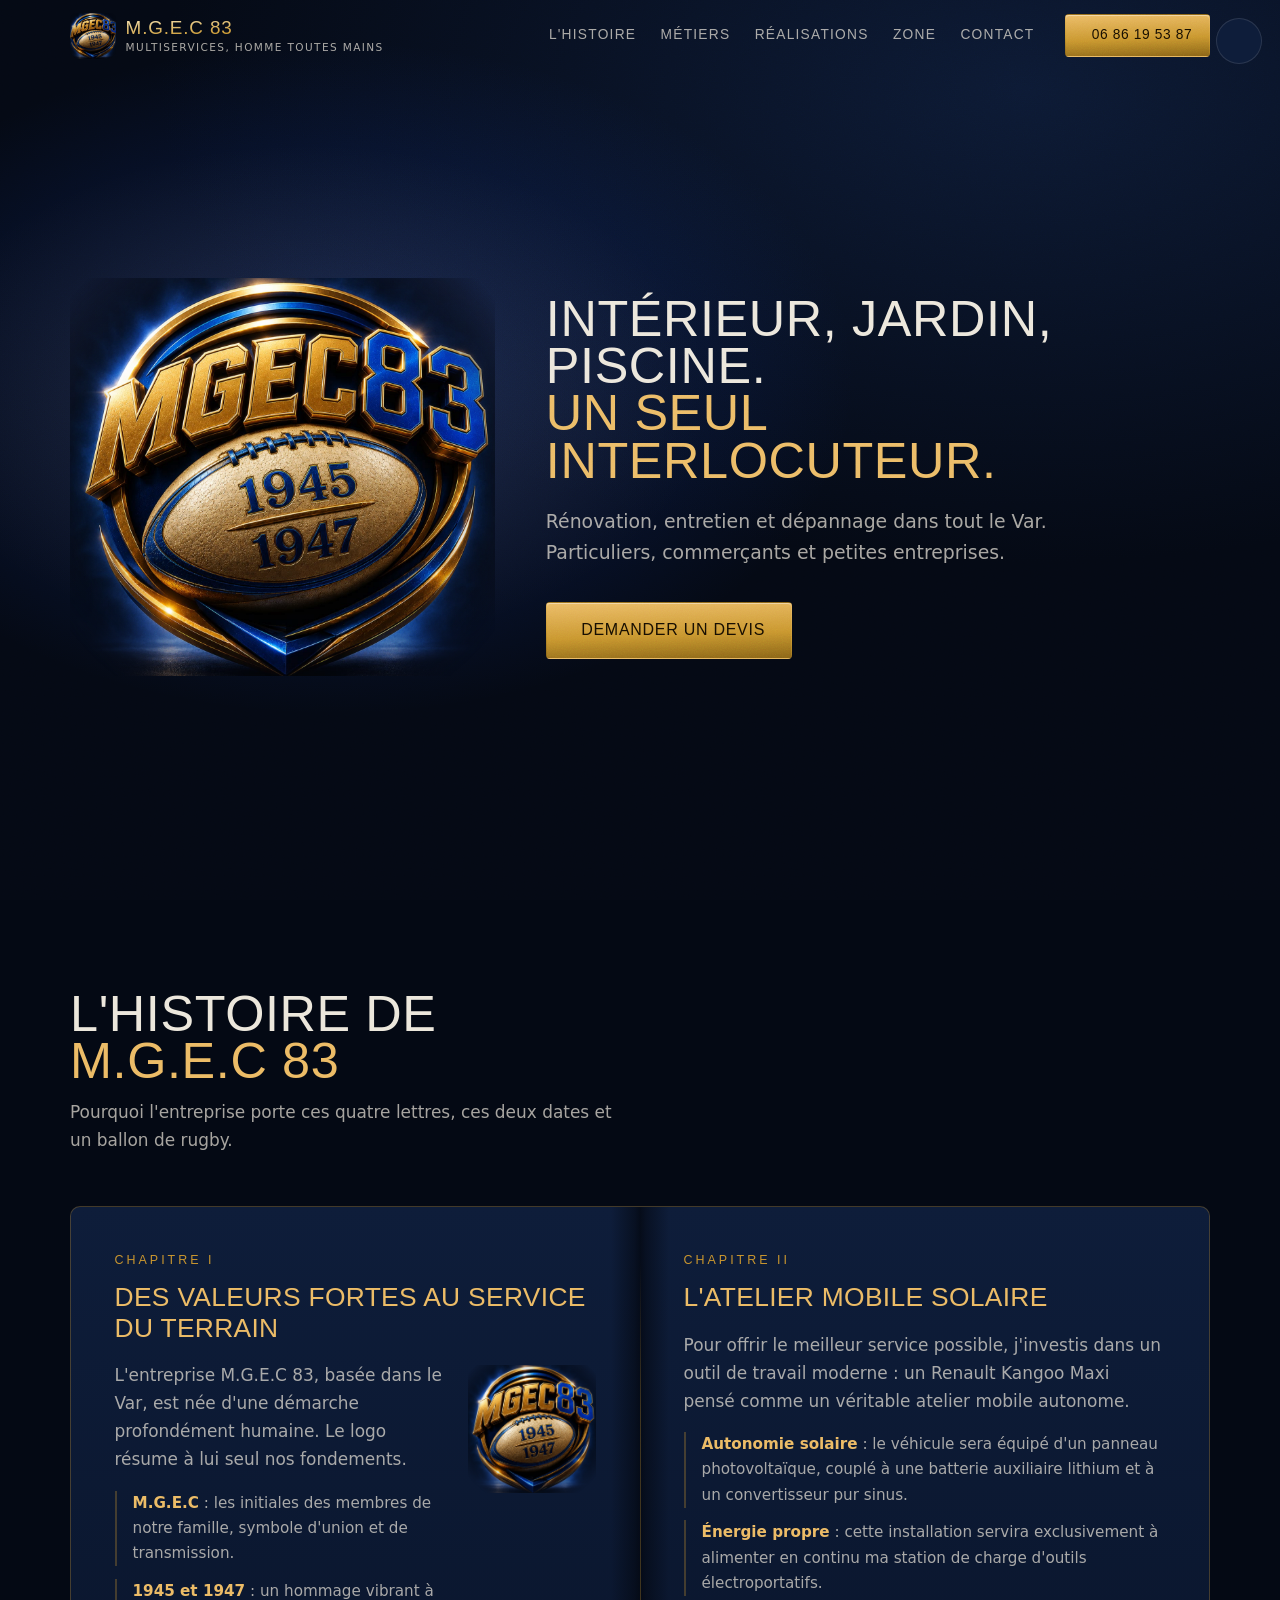
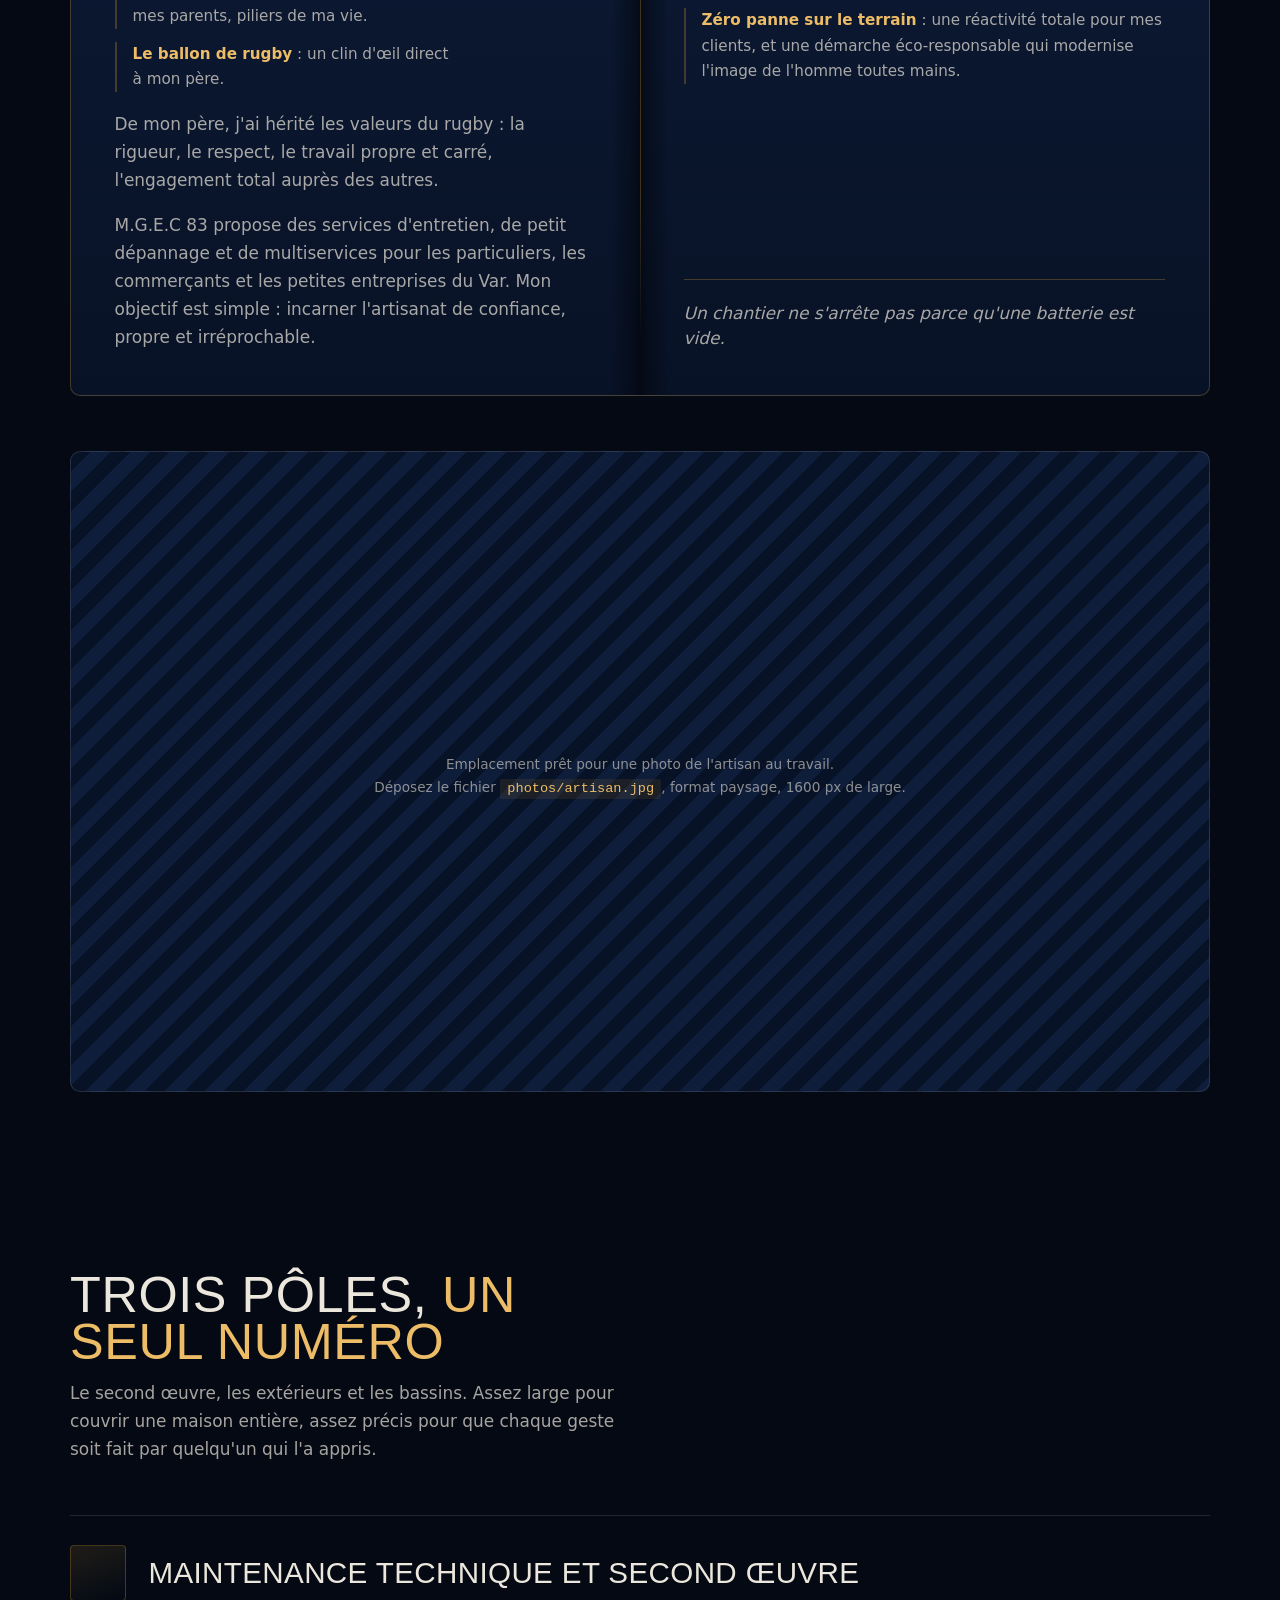
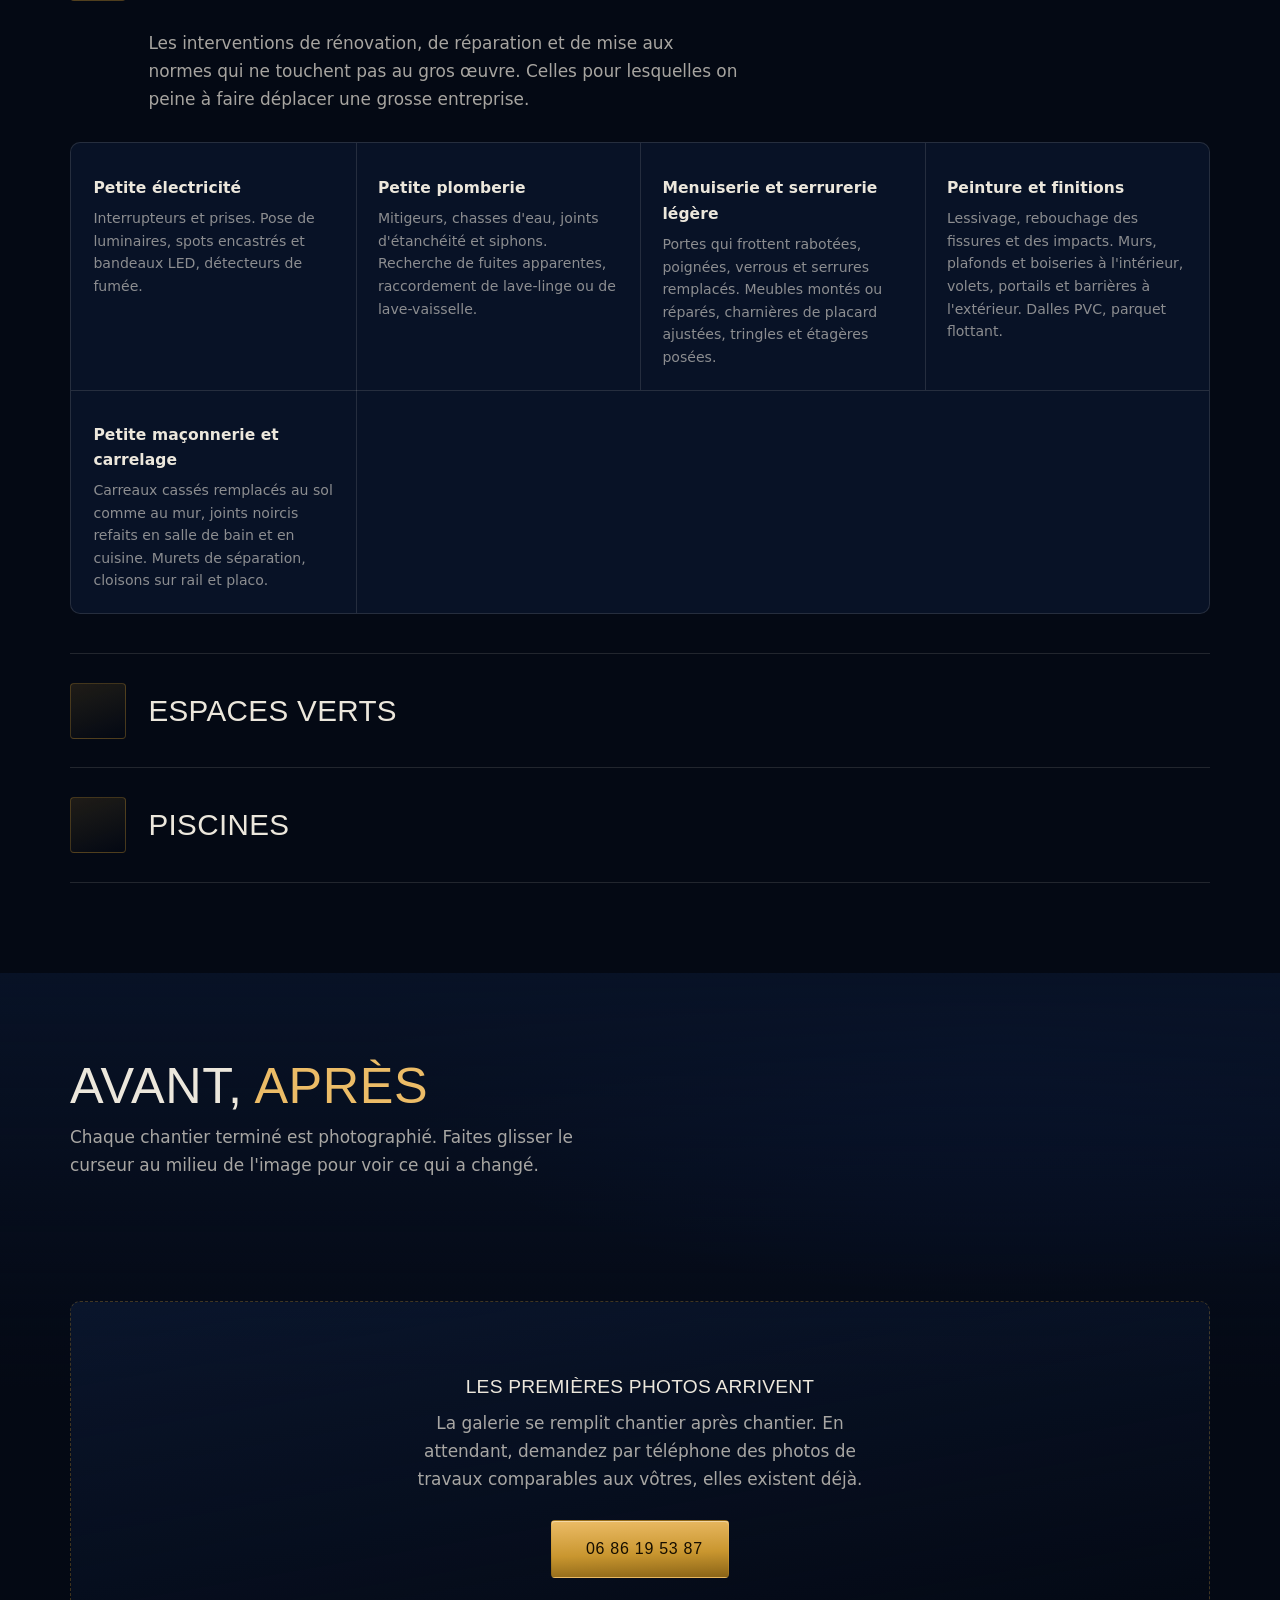
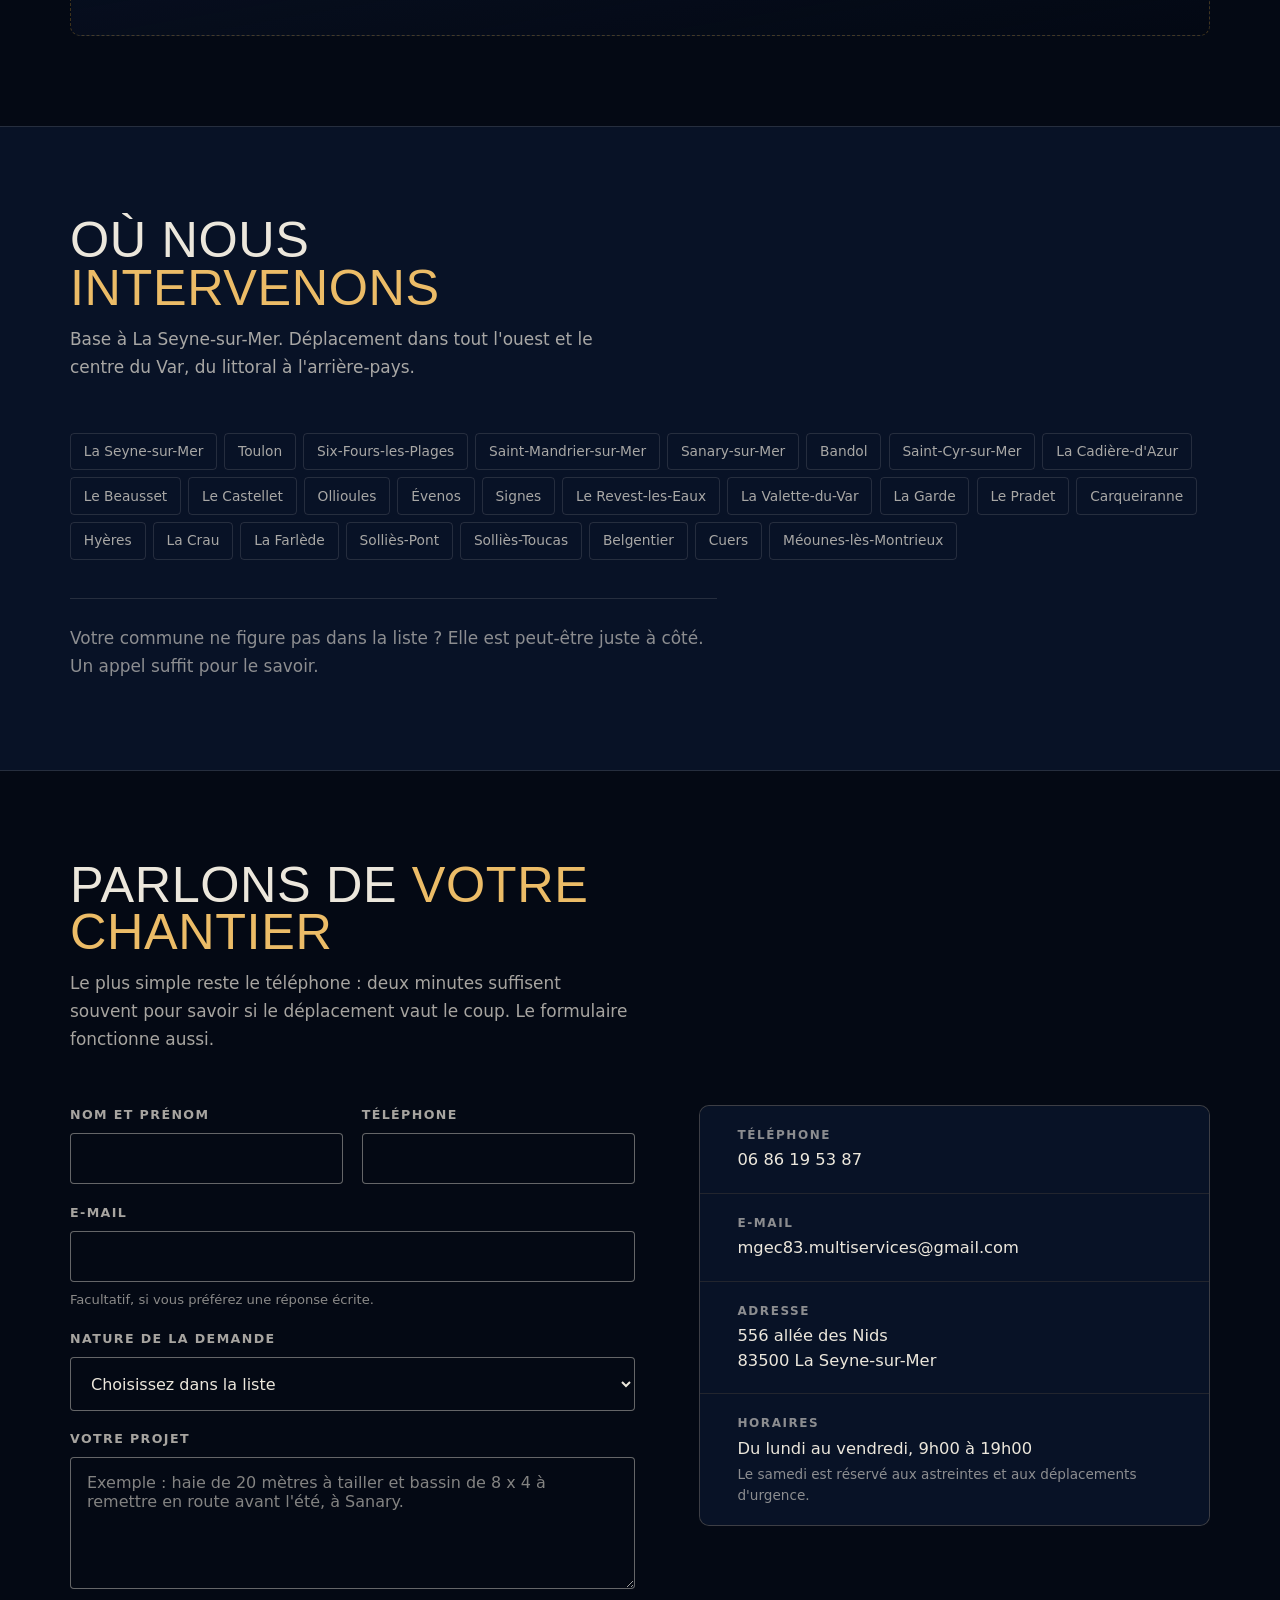
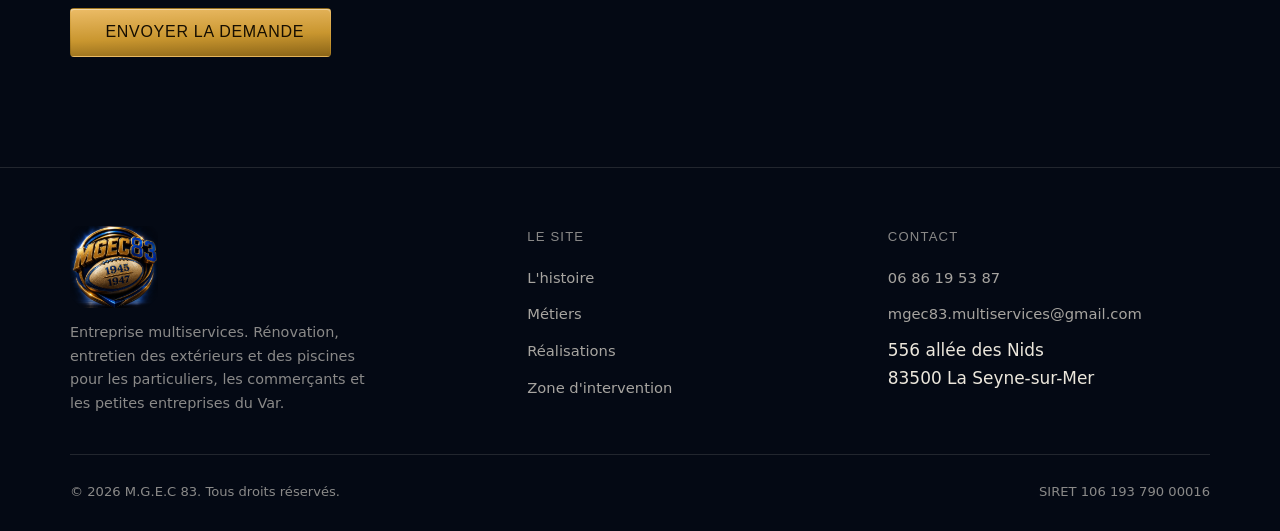
==== index.html @ 6b333e13 "Add files via upload" ====
<!doctype html>
<html lang="fr">
<head>
<meta charset="utf-8">
<meta name="viewport" content="width=device-width, initial-scale=1">
<title>M.G.E.C 83 | Rénovation, jardins et piscines dans le Var</title>
<meta name="description" content="Entreprise multiservices à La Seyne-sur-Mer. Rénovation et second œuvre, taille des végétaux, entretien de piscines. Particuliers, commerçants et petites entreprises du Var.">
<meta name="theme-color" content="#040914">
<link rel="icon" href="photos/logo.jpg">
<link rel="canonical" href="https://mgec83.github.io/mgec83-site/">

<meta property="og:type" content="website">
<meta property="og:title" content="M.G.E.C 83 | Intérieur, jardin, piscine">
<meta property="og:description" content="Un seul interlocuteur pour la rénovation, l'entretien des extérieurs et des piscines, dans tout le Var.">
<meta property="og:image" content="https://mgec83.github.io/mgec83-site/photos/logo.jpg">
<meta property="og:locale" content="fr_FR">

<!-- Polices et icônes servies par le site lui-même : aucune donnée de
     visiteur ne part chez un tiers. Voir polices/polices.css. -->
<link rel="stylesheet" href="polices/polices.css">
<link rel="preload" href="polices/anton-400-latin.woff2" as="font" type="font/woff2" crossorigin>
<link rel="preload" href="polices/archivo-latin.woff2" as="font" type="font/woff2" crossorigin>

<!-- ═══════════════════════════════════════════════════════════════════
     M.G.E.C 83 : site vitrine.
     Un seul fichier, aucune compilation. Les réalisations avant/après
     sont chargées depuis data/realisations.json, alimenté par l'espace
     photos (/admin) que l'artisan utilise depuis son téléphone.

     Charte : couleurs et lettrage repris du logo (bleu nuit, bleu roi,
     or métallique, capitales blocs). Thème sombre verrouillé sur toute
     la page, comme le logo lui-même.
     ═══════════════════════════════════════════════════════════════════ -->

<!-- Marque que le script tourne : conditionne le masquage des apparitions. -->
<script>document.documentElement.classList.add('js')</script>

<style>
/* ═══════════ 1. JETONS ═══════════
   Une seule teinte d'accent sur tout le site : l'or du logo.
   Le bleu roi est structurel (marque), jamais concurrent de l'or.
   Rayons : 4px partout, 10px sur les grands médias. Deux valeurs, pas plus. */
:root{
  --nuit-0:#040914;  --nuit-1:#081226;  --nuit-2:#0E1D3A;  --nuit-3:#16294F;
  --bleu:#1B4FD6;    --bleu-vif:#3E77E8; --bleu-pale:#6CABE1;
  --or:#C9962F;      --or-clair:#ECBC67; --or-pale:#F6E2B0; --or-fonce:#8A6417;
  --sable:#C7B18A;

  /* Opacités calibrées pour rester au-dessus de 4,5:1 sur le bleu nuit. */
  --texte:#ECE7DC;
  --texte-2:rgba(236,231,220,.70);
  --texte-3:rgba(236,231,220,.58);
  --trait:rgba(236,231,220,.13);
  --trait-or:rgba(201,150,47,.30);

  --r:4px; --r-lg:10px;
  --max:1220px;
  --pas:clamp(3.5rem,7vw,6.5rem);
  --sortie:cubic-bezier(.16,1,.3,1);
}

*,*::before,*::after{box-sizing:border-box}
html{scroll-behavior:smooth;color-scheme:dark;-webkit-text-size-adjust:100%}
body{
  margin:0;
  background:var(--nuit-0);
  color:var(--texte);
  font-family:"Archivo",system-ui,-apple-system,"Segoe UI",sans-serif;
  font-size:clamp(.98rem,.35vw + .9rem,1.06rem);
  line-height:1.65;
  /* clip et non hidden : hidden ferait de body un conteneur de défilement
     et casserait le position:sticky de l'en-tête. */
  overflow-x:hidden;
  overflow-x:clip;
}
img{max-width:100%;display:block}
a{color:inherit}
:focus-visible{outline:2px solid var(--or-clair);outline-offset:3px;border-radius:2px}

/* Grain fixe : donne de la matière au bleu nuit sans coûter de repaint au scroll. */
.grain{position:fixed;inset:0;z-index:60;pointer-events:none;opacity:.30;mix-blend-mode:overlay;
  background-image:url("data:image/svg+xml,%3Csvg xmlns='http://www.w3.org/2000/svg' width='180' height='180'%3E%3Cfilter id='n'%3E%3CfeTurbulence type='fractalNoise' baseFrequency='.85' numOctaves='3'/%3E%3C/filter%3E%3Crect width='180' height='180' filter='url(%23n)' opacity='.5'/%3E%3C/svg%3E")}

/* ═══════════ 2. TYPOGRAPHIE ═══════════ */
.bloc-titre,h1,h2,h3,.btn,.nav a,.puce{font-family:"Anton",Impact,"Arial Narrow Bold",sans-serif;font-weight:400}
h1,h2,h3{margin:0;text-transform:uppercase;letter-spacing:.012em;line-height:.94}
h1{font-size:clamp(2.45rem,7.4vw,5.4rem)}
h2{font-size:clamp(1.85rem,4.2vw,3.15rem)}
h3{font-size:clamp(1.05rem,1.5vw,1.3rem);line-height:1.15}
p{margin:0}
.plomb{color:var(--texte-2);max-width:60ch}
.or{color:var(--or-clair)}
.souligne-or{box-shadow:inset 0 -.16em 0 rgba(201,150,47,.45)}

.enveloppe{max-width:var(--max);margin-inline:auto;padding-inline:clamp(1.15rem,4vw,2.5rem)}
section{position:relative}
.section{padding-block:var(--pas)}

/* ═══════════ 3. BOUTONS ═══════════ */
.btn{
  display:inline-flex;align-items:center;gap:.55rem;
  padding:.92rem 1.6rem;border-radius:var(--r);border:1px solid transparent;
  font-size:1rem;letter-spacing:.045em;text-transform:uppercase;text-decoration:none;
  white-space:nowrap;cursor:pointer;
  transition:transform .18s var(--sortie),background-color .18s,border-color .18s,color .18s;
}
.btn i{font-size:1.05em}
.btn-or{background:linear-gradient(178deg,var(--or-clair),var(--or) 58%,var(--or-fonce));color:#160E01;
  box-shadow:inset 0 1px 0 rgba(255,255,255,.42)}
.btn-or:hover{background:linear-gradient(178deg,var(--or-pale),var(--or-clair) 58%,var(--or));transform:translateY(-2px)}
.btn-fil{border-color:rgba(236,231,220,.28);color:var(--texte);background:transparent}
.btn-fil:hover{border-color:var(--or);color:var(--or-clair);transform:translateY(-2px)}
.btn:active{transform:translateY(0) scale(.98)}

/* ═══════════ 4. EN-TÊTE ═══════════ */
.sentinelle{position:absolute;top:0;height:1px;width:100%}
.entete{position:sticky;top:0;z-index:50;height:72px;display:flex;align-items:center;
  background:transparent;border-bottom:1px solid transparent;
  transition:background-color .3s,border-color .3s,backdrop-filter .3s}
.entete.colle{background:rgba(4,9,20,.90);backdrop-filter:blur(14px);border-bottom-color:var(--trait)}
.entete .enveloppe{display:flex;align-items:center;gap:1.4rem;width:100%}
.marque{display:flex;align-items:center;gap:.6rem;text-decoration:none;flex:0 0 auto}
.marque img{width:46px;height:46px;object-fit:cover;
  -webkit-mask-image:radial-gradient(circle at 50% 48%,#000 58%,transparent 88%);
          mask-image:radial-gradient(circle at 50% 48%,#000 58%,transparent 88%)}
.mots{display:flex;flex-direction:column;line-height:1}
.marque b{font-family:"Anton",sans-serif;font-weight:400;font-size:1.18rem;letter-spacing:.045em;
  background:linear-gradient(176deg,var(--or-pale),var(--or) 60%,var(--or-fonce));
  -webkit-background-clip:text;background-clip:text;color:transparent}
.marque small{margin-top:.26rem;font-size:.66rem;letter-spacing:.13em;text-transform:uppercase;
  color:var(--texte-2);white-space:nowrap;font-weight:500}
/* En dessous de 430 px, la version longue chasserait le bouton menu
   hors de l'écran : on bascule sur une formule courte. */
.marque .court{display:none}
@media (max-width:430px){
  .marque small{font-size:.6rem;letter-spacing:.1em}
  .marque .long{display:none}
  .marque .court{display:inline}
}
.nav{display:flex;align-items:center;gap:clamp(.9rem,1.9vw,1.9rem);margin-left:auto}
/* :not(.btn) est indispensable : sans lui, .nav a (0,1,1) l'emporterait sur
   .btn-or (0,1,0) et le bouton téléphone afficherait du gris clair sur or. */
.nav a:not(.btn){font-size:.86rem;letter-spacing:.09em;text-transform:uppercase;text-decoration:none;color:var(--texte-2);
  padding:.35rem 0;position:relative;transition:color .2s;white-space:nowrap}
.nav a:not(.btn)::after{content:"";position:absolute;left:0;right:100%;bottom:0;height:2px;background:var(--or);transition:right .28s var(--sortie)}
.nav a:not(.btn):hover{color:var(--texte)}
.nav a:not(.btn):hover::after{right:0}
.tel-entete{margin-left:.4rem;padding:.6rem 1.05rem;font-size:.86rem}
.burger{display:none;margin-left:auto;background:none;border:1px solid var(--trait);border-radius:var(--r);
  color:var(--texte);font-size:1.35rem;line-height:1;padding:.5rem .7rem;cursor:pointer;
  min-height:44px;min-width:44px;align-items:center;justify-content:center}

@media (max-width:960px){
  .nav{position:fixed;inset:72px 0 auto;flex-direction:column;align-items:stretch;gap:0;
    background:rgba(4,9,20,.98);backdrop-filter:blur(14px);border-bottom:1px solid var(--trait);
    padding:.5rem clamp(1.15rem,4vw,2.5rem) 1.5rem;margin:0;
    transform:translateY(-12px);opacity:0;visibility:hidden;transition:.28s var(--sortie)}
  .nav.ouvert{transform:none;opacity:1;visibility:visible}
  .nav a:not(.btn){padding:.95rem 0;border-bottom:1px solid var(--trait);font-size:1rem}
  .nav a:not(.btn)::after{display:none}
  .tel-entete{margin:1rem 0 0;justify-content:center}
  .burger{display:block}
}

/* ═══════════ 5. HÉROS ═══════════
   Composition asymétrique : emblème à gauche, message à droite.
   Le logo est l'unique visuel du héros, il est net et volumineux. */
.heros{min-height:100dvh;display:flex;align-items:center;padding-block:clamp(1.5rem,4vh,3.5rem) clamp(2rem,5vh,4rem);
  margin-top:-72px;padding-top:calc(72px + clamp(1rem,3vh,2rem));overflow:hidden}
.heros::before{content:"";position:absolute;inset:0;z-index:-1;
  background:
    radial-gradient(60% 55% at 26% 42%,rgba(27,79,214,.30),transparent 68%),
    radial-gradient(45% 40% at 24% 44%,rgba(201,150,47,.16),transparent 70%),
    radial-gradient(90% 70% at 80% 10%,rgba(14,29,58,.85),transparent 75%)}
.heros-grille{display:grid;grid-template-columns:minmax(0,.78fr) minmax(0,1.22fr);gap:clamp(1.5rem,4vw,3.6rem);align-items:center;width:100%}
.embleme{position:relative;justify-self:center}
.embleme img{width:min(42vw,430px);height:auto;
  -webkit-mask-image:radial-gradient(circle at 50% 47%,#000 62%,transparent 90%);
          mask-image:radial-gradient(circle at 50% 47%,#000 62%,transparent 90%)}
/* Échelle calée pour que chacune des deux lignes tienne sans repli,
   quelle que soit la largeur : deux lignes au total, jamais quatre. */
.heros h1{font-size:clamp(2.05rem,4.3vw,3.15rem);margin-bottom:1.35rem}
.heros h1 .l2{display:block;color:var(--or-clair)}
.heros .plomb{font-size:clamp(1rem,.5vw + .9rem,1.18rem);max-width:44ch}
.actions{display:flex;flex-wrap:wrap;gap:.85rem;margin-top:2.1rem}

@media (max-width:900px){
  .heros{min-height:auto;padding-block:calc(72px + 2.5rem) 3.5rem;margin-top:-72px}
  .heros-grille{grid-template-columns:1fr;gap:2rem;text-align:center}
  .embleme img{width:min(64vw,300px)}
  .heros .plomb{margin-inline:auto}
  .actions{justify-content:center}
}

/* ═══════════ 6. MÉTIERS (accordéon natif) ═══════════ */
.tete-section{max-width:52ch;margin-bottom:clamp(2rem,4vw,3.2rem)}
.tete-section h2{margin-bottom:.9rem}

.metier{border-top:1px solid var(--trait)}
.metier:last-of-type{border-bottom:1px solid var(--trait)}
.metier>summary{list-style:none;cursor:pointer;display:flex;align-items:center;gap:clamp(.8rem,2vw,1.4rem);
  padding:clamp(1.2rem,2.4vw,1.8rem) 0;transition:color .2s}
.metier>summary::-webkit-details-marker{display:none}
.metier>summary:hover{color:var(--or-clair)}
.sigle{flex:0 0 auto;width:clamp(46px,5vw,56px);height:clamp(46px,5vw,56px);display:grid;place-items:center;
  border:1px solid var(--trait-or);border-radius:var(--r);color:var(--or-clair);font-size:1.5rem;
  background:linear-gradient(160deg,rgba(201,150,47,.14),transparent)}
.metier h3{flex:1;font-size:clamp(1.15rem,2.4vw,1.85rem)}
.chevron{flex:0 0 auto;font-size:1.5rem;color:var(--texte-3);transition:transform .3s var(--sortie),color .2s}
.metier[open] .chevron{transform:rotate(180deg);color:var(--or-clair)}
.m-corps{padding-bottom:clamp(1.5rem,3vw,2.6rem)}
.metier[open] .m-corps{animation:deplie .4s var(--sortie)}
@keyframes deplie{from{opacity:0;transform:translateY(-10px)}}
.m-intro{color:var(--texte-2);max-width:62ch;margin-bottom:1.8rem;padding-left:calc(clamp(46px,5vw,56px) + clamp(.8rem,2vw,1.4rem))}
/* Filets tracés en box-shadow plutôt qu'en gap coloré : une rangée
   incomplète ne laisse ainsi aucune cellule vide visible dans la grille. */
.taches{display:grid;grid-template-columns:repeat(auto-fit,minmax(255px,1fr));background:var(--nuit-1);
  border:1px solid var(--trait);border-radius:var(--r-lg);overflow:hidden}
.tache{padding:1.35rem 1.4rem;transition:background-color .25s;
  box-shadow:1px 0 0 var(--trait),0 1px 0 var(--trait)}
.tache:hover{background:var(--nuit-2)}
.tache i{color:var(--or);font-size:1.25rem;display:block;margin-bottom:.7rem}
.tache b{display:block;font-size:.97rem;font-weight:600;margin-bottom:.35rem;letter-spacing:.005em}
/* Bloc, et longueur de ligne bornée : un pôle qui ne contient qu'une seule
   entrée occupe toute la largeur de la grille, et sans cette borne le texte
   s'étirerait sur plus de 1100 px. */
.tache span{display:block;color:var(--texte-3);font-size:.88rem;line-height:1.6;max-width:62ch}
@media (max-width:700px){.m-intro{padding-left:0}}

/* ═══════════ 7. RÉALISATIONS ═══════════ */
.reals{background:
  linear-gradient(180deg,var(--nuit-1),rgba(4,9,20,0) 55%),
  radial-gradient(70% 50% at 78% 8%,rgba(27,79,214,.16),transparent 70%)}
.filtres{display:flex;flex-wrap:wrap;gap:.55rem;margin-bottom:2.2rem}
.puce{background:transparent;border:1px solid var(--trait);border-radius:var(--r);color:var(--texte-2);
  padding:.55rem 1.05rem;font-size:.82rem;letter-spacing:.075em;text-transform:uppercase;cursor:pointer;
  transition:.2s var(--sortie)}
.puce:hover{border-color:var(--or);color:var(--or-clair)}
.puce[aria-pressed="true"]{background:var(--or);border-color:var(--or);color:#160E01}

.grille-reals{display:grid;grid-template-columns:repeat(auto-fill,minmax(320px,1fr));gap:clamp(1rem,2vw,1.6rem)}
.chantier{border:1px solid var(--trait);border-radius:var(--r-lg);overflow:hidden;background:var(--nuit-1);
  transition:border-color .3s,transform .3s var(--sortie)}
.chantier:hover{border-color:var(--trait-or);transform:translateY(-3px)}
.chantier-txt{padding:1.15rem 1.3rem 1.35rem}
.chantier h3{font-size:1.15rem;margin-bottom:.5rem}
.chantier p{color:var(--texte-3);font-size:.9rem;line-height:1.6;
  display:-webkit-box;-webkit-line-clamp:3;-webkit-box-orient:vertical;overflow:hidden}
.meta{display:flex;flex-wrap:wrap;gap:.4rem .95rem;margin-top:.9rem;color:var(--texte-3);font-size:.79rem;
  letter-spacing:.055em;text-transform:uppercase}
.meta i{color:var(--or);margin-right:.28rem}
.lien-detail{margin-top:.6rem;background:none;border:0;padding:.5rem 0;cursor:pointer;color:var(--or-clair);
  font-size:.82rem;letter-spacing:.08em;text-transform:uppercase;font-family:"Anton",sans-serif;
  display:inline-flex;align-items:center;gap:.4rem;transition:gap .2s var(--sortie)}
.lien-detail:hover{gap:.75rem}

/* Comparateur avant/après : input range natif, donc utilisable au clavier
   et au doigt sans une ligne de gestion d'événement tactile. */
.compare{position:relative;aspect-ratio:4/3;overflow:hidden;background:var(--nuit-2);--p:50%;touch-action:pan-y}
.compare img{position:absolute;inset:0;width:100%;height:100%;object-fit:cover;user-select:none;-webkit-user-drag:none}
.compare .apres{clip-path:inset(0 calc(100% - var(--p)) 0 0)}
.compare .etiq{position:absolute;bottom:.65rem;padding:.25rem .6rem;border-radius:2px;font-size:.68rem;
  letter-spacing:.13em;text-transform:uppercase;font-weight:700;background:rgba(4,9,20,.82);color:var(--texte-2);
  backdrop-filter:blur(4px);pointer-events:none}
.compare .e-av{right:.65rem}
.compare .e-ap{left:.65rem;background:rgba(201,150,47,.92);color:#160E01}
.compare .barre{position:absolute;top:0;bottom:0;left:var(--p);width:2px;background:var(--or-clair);
  transform:translateX(-1px);pointer-events:none;box-shadow:0 0 0 1px rgba(4,9,20,.45)}
.compare .rond{position:absolute;top:50%;left:var(--p);width:42px;height:42px;border-radius:50%;
  transform:translate(-50%,-50%);background:var(--or-clair);color:#160E01;display:grid;place-items:center;
  font-size:1.1rem;pointer-events:none;box-shadow:0 4px 14px rgba(4,9,20,.5)}
.compare input[type=range]{position:absolute;inset:0;width:100%;height:100%;margin:0;opacity:0;cursor:ew-resize;appearance:none;background:none}

.vide-reals{border:1px dashed var(--trait-or);border-radius:var(--r-lg);padding:clamp(2.2rem,5vw,3.6rem);
  text-align:center;background:linear-gradient(170deg,rgba(14,29,58,.6),transparent)}
.vide-reals i{font-size:2.4rem;color:var(--or);display:block;margin-bottom:1rem}
.vide-reals h3{margin-bottom:.8rem}
.vide-reals p{color:var(--texte-2);max-width:46ch;margin:0 auto 1.6rem}
.squelette{border:1px solid var(--trait);border-radius:var(--r-lg);overflow:hidden;background:var(--nuit-1)}
.squelette .sq-img{aspect-ratio:4/3;background:var(--nuit-2)}
.squelette .sq-l{height:12px;margin:1.2rem 1.3rem;border-radius:2px;background:var(--nuit-2)}
.squelette .sq-l.court{width:52%}
.squelette>*{animation:pulse 1.5s ease-in-out infinite}
@keyframes pulse{50%{opacity:.45}}

/* ═══════════ 8. L'HISTOIRE (livre ouvert) ═══════════
   Deux chapitres, deux pages en vis-à-vis. La reliure centrale est un
   dégradé, pas une image. Sur téléphone le livre s'ouvre à plat et les
   deux pages se superposent. */
.livre{position:relative;display:grid;grid-template-columns:1fr 1fr;
  border:1px solid var(--trait-or);border-radius:var(--r-lg);overflow:hidden;
  background:linear-gradient(180deg,var(--nuit-2),var(--nuit-1))}
.livre::before{content:"";position:absolute;top:0;bottom:0;left:50%;z-index:1;pointer-events:none;
  width:clamp(30px,4.5vw,64px);transform:translateX(-50%);
  background:linear-gradient(90deg,transparent,rgba(2,5,12,.50) 40%,rgba(2,5,12,.70) 50%,rgba(2,5,12,.50) 60%,transparent)}
.livre::after{content:"";position:absolute;top:7%;bottom:7%;left:50%;width:1px;z-index:2;pointer-events:none;
  background:linear-gradient(180deg,transparent,var(--trait-or) 22%,var(--trait-or) 78%,transparent)}
.page{padding:clamp(1.6rem,3.4vw,3rem)}
/* La page II porte moins de matière que la page I. Plutôt qu'un grand blanc
   en pied, sa phrase de clôture est calée en bas, comme une fin de chapitre.
   La page I reste en flux normal, sans quoi l'habillage du blason par le
   texte serait perdu : un float n'existe plus dans un conteneur flex. */
.page.cale-bas{display:flex;flex-direction:column}
.cloture{margin-top:auto;padding-top:1.3rem;border-top:1px solid var(--trait-or);
  color:var(--or-clair);font-style:italic;line-height:1.5}
.chapitre{display:block;font-family:"Anton",sans-serif;font-size:.78rem;letter-spacing:.24em;
  text-transform:uppercase;color:var(--or);margin-bottom:.7rem}
.page h3{font-size:clamp(1.2rem,2.2vw,1.65rem);margin-bottom:1.2rem;color:var(--or-clair)}
.page p{color:var(--texte-2);margin-bottom:1.05rem}
.page p:last-child{margin-bottom:0}
.blason{float:right;width:clamp(84px,10.5vw,128px);margin:.2rem 0 .7rem 1.2rem;shape-outside:circle(50%);
  -webkit-mask-image:radial-gradient(circle at 50% 47%,#000 58%,transparent 88%);
          mask-image:radial-gradient(circle at 50% 47%,#000 58%,transparent 88%)}
.symboles{list-style:none;padding:0;margin:0 0 1.2rem;display:flow-root;gap:.8rem}
.symboles li + li{margin-top:.8rem}
.symboles li{padding-left:1rem;border-left:2px solid var(--trait-or);color:var(--texte-2);font-size:.95rem}
.symboles b{color:var(--or-clair);font-weight:600}
@media (max-width:820px){
  .livre{grid-template-columns:1fr}
  .livre::before,.livre::after{display:none}
  .page + .page{border-top:1px solid var(--trait-or)}
}
.portrait{margin:clamp(2.4rem,5vw,3.4rem) 0 0;border-radius:var(--r-lg);overflow:hidden;
  border:1px solid var(--trait);aspect-ratio:16/9}

/* Emplacement photo : tant que le fichier n'existe pas, on affiche un cadre
   dessiné qui indique le nom et le format attendus. Dès que la photo est
   déposée dans /photos, elle prend sa place sans toucher au code. */
.photo{position:relative;background:var(--nuit-2)}
.photo img{width:100%;height:100%;object-fit:cover}
.photo .attente{display:none}
.photo.absente{display:grid;place-items:center;text-align:center;
  background:repeating-linear-gradient(135deg,var(--nuit-1) 0 14px,var(--nuit-2) 14px 28px)}
.photo.absente img{display:none}
.photo.absente .attente{display:block;padding:1.5rem;color:var(--texte-3);font-size:.85rem;line-height:1.7}
.photo.absente .attente i{display:block;font-size:1.9rem;color:var(--or);margin-bottom:.7rem}
.photo.absente .attente code{font-family:ui-monospace,"SFMono-Regular",Menlo,monospace;color:var(--or-clair);
  background:rgba(201,150,47,.10);padding:.15rem .45rem;border-radius:2px}

/* ═══════════ 9. ZONE ═══════════ */
.zone{background:var(--nuit-1);border-block:1px solid var(--trait)}
.communes{display:flex;flex-wrap:wrap;gap:.45rem;list-style:none;padding:0;margin:0}
.communes li{border:1px solid var(--trait);border-radius:var(--r);padding:.4rem .8rem;font-size:.86rem;color:var(--texte-2)}
.hors-zone{margin-top:2.4rem;padding-top:1.6rem;border-top:1px solid var(--trait);color:var(--texte-3);max-width:60ch}

/* ═══════════ 10. CONTACT ═══════════ */
.contact-grille{display:grid;grid-template-columns:minmax(0,1.05fr) minmax(0,.95fr);gap:clamp(2rem,5vw,4rem);align-items:start}
.coord{display:grid;gap:1px;background:var(--trait);border:1px solid var(--trait);border-radius:var(--r-lg);overflow:hidden}
.coord a,.coord div{display:flex;gap:1rem;align-items:flex-start;background:var(--nuit-1);padding:1.25rem 1.35rem;
  text-decoration:none;transition:background-color .25s}
.coord a:hover{background:var(--nuit-2)}
.coord i{color:var(--or);font-size:1.3rem;margin-top:.12rem}
.coord b{display:block;font-size:.75rem;letter-spacing:.13em;text-transform:uppercase;color:var(--texte-3);
  font-weight:600;margin-bottom:.28rem}
.coord span{font-size:1.02rem;line-height:1.5}
.coord small{color:var(--texte-3);font-size:.85rem;display:block;margin-top:.2rem}

.form{display:grid;gap:1.15rem}
.champ{display:grid;gap:.45rem}
.champ label{font-size:.79rem;letter-spacing:.11em;text-transform:uppercase;color:var(--texte-2);font-weight:600}
.champ input,.champ select,.champ textarea{
  width:100%;padding:.95rem 1rem;border-radius:var(--r);
  border:1px solid rgba(236,231,220,.42);background:var(--nuit-0);color:var(--texte);
  font-family:inherit;font-size:1rem;transition:border-color .2s,background-color .2s}
.champ textarea{min-height:132px;resize:vertical}
.champ input::placeholder,.champ textarea::placeholder{color:rgba(236,231,220,.55)}
.champ input:focus,.champ select:focus,.champ textarea:focus{
  outline:none;border-color:var(--or);background:var(--nuit-1)}
.champ .aide{font-size:.82rem;color:var(--texte-3)}
.champ .err{font-size:.84rem;color:#FF9E85;display:none}
.champ.invalide input,.champ.invalide select,.champ.invalide textarea{border-color:#FF9E85}
.champ.invalide .err{display:block}
.duo{display:grid;grid-template-columns:1fr 1fr;gap:1.15rem}
.retour{font-size:.9rem;color:var(--or-clair);min-height:1.3rem}
@media (max-width:900px){.contact-grille{grid-template-columns:1fr;gap:2.4rem}}
@media (max-width:520px){.duo{grid-template-columns:1fr}}

/* ═══════════ 11. PIED ═══════════ */
.pied{border-top:1px solid var(--trait);background:var(--nuit-0);padding-block:clamp(2.6rem,5vw,3.6rem) 1.8rem}
.pied-haut{display:grid;grid-template-columns:1.3fr 1fr 1fr;gap:2.4rem;padding-bottom:2.4rem;border-bottom:1px solid var(--trait)}
.pied-marque img{width:88px;
  -webkit-mask-image:radial-gradient(circle at 50% 47%,#000 60%,transparent 88%);
          mask-image:radial-gradient(circle at 50% 47%,#000 60%,transparent 88%)}
.pied-marque p{color:var(--texte-3);font-size:.9rem;max-width:34ch;margin-top:.8rem}
.pied h4{font-family:"Anton",sans-serif;font-weight:400;text-transform:uppercase;letter-spacing:.09em;
  font-size:.82rem;color:var(--texte-3);margin:0 0 1rem}
.pied ul{list-style:none;padding:0;margin:0;display:grid;gap:.55rem}
.pied ul a{color:var(--texte-2);text-decoration:none;font-size:.92rem;transition:color .2s}
.pied ul a:hover{color:var(--or-clair)}
.pied-bas{display:flex;flex-wrap:wrap;gap:.6rem 1.6rem;justify-content:space-between;padding-top:1.6rem;
  color:var(--texte-3);font-size:.82rem}
@media (max-width:760px){.pied-haut{grid-template-columns:1fr;gap:2rem}}

/* ═══════════ 12. VISIONNEUSE ═══════════ */
.vue{position:fixed;inset:0;z-index:80;background:rgba(4,9,20,.94);backdrop-filter:blur(8px);
  display:none;place-items:center;padding:clamp(1rem,4vw,3rem);overflow-y:auto}
.vue[open],.vue.ouvert{display:grid}
.vue-boite{max-width:940px;width:100%;background:var(--nuit-1);border:1px solid var(--trait);border-radius:var(--r-lg);overflow:hidden}
.vue-boite .compare{aspect-ratio:16/10}
.vue-txt{padding:clamp(1.3rem,3vw,2rem)}
.vue-txt h3{font-size:clamp(1.3rem,2.6vw,1.9rem);margin-bottom:.8rem}
.vue-txt p{color:var(--texte-2);max-width:64ch;white-space:pre-line}
.fermer{position:fixed;top:1.1rem;right:1.1rem;z-index:81;width:46px;height:46px;border-radius:50%;
  background:var(--nuit-2);border:1px solid var(--trait);color:var(--texte);font-size:1.3rem;cursor:pointer;
  display:grid;place-items:center;transition:background-color .2s}
.fermer:hover{background:var(--or);color:#160E01}

/* ═══════════ 13. CIBLES TACTILES ═══════════
   Sur téléphone, tout ce qui se touche fait au moins 44 px de haut. */
@media (max-width:760px){
  .puce{min-height:44px;display:inline-flex;align-items:center;padding:.6rem 1.1rem}
  .pied ul{gap:.1rem}
  .pied ul a{display:flex;align-items:center;min-height:44px}
  .lien-detail{min-height:44px}
}

/* ═══════════ 14. APPARITIONS ═══════════
   Le contenu est visible par défaut. Il n'est masqué que si le script a
   confirmé qu'il tourne (.js) : un JavaScript bloqué ou en erreur laisse
   donc la page parfaitement lisible au lieu de la vider.
   .sans-apparition est le filet posé par le script lui-même si
   l'observateur ne répond pas (onglet non rendu, API bridée). */
.js .reveal{opacity:0;transform:translateY(22px);
  transition:opacity .7s var(--sortie),transform .7s var(--sortie);
  transition-delay:calc(var(--i,0) * 70ms)}
.js .reveal.vu,
.js.sans-apparition .reveal{opacity:1;transform:none}

@media (prefers-reduced-motion:reduce){
  html{scroll-behavior:auto}
  *,*::before,*::after{animation-duration:.001ms!important;animation-iteration-count:1!important;
    transition-duration:.001ms!important}
  .reveal{opacity:1;transform:none}
}
</style>
</head>
<body>

<div class="grain" aria-hidden="true"></div>
<div class="sentinelle" id="sentinelle" aria-hidden="true"></div>

<header class="entete" id="entete">
  <div class="enveloppe">
    <a class="marque" href="#accueil" aria-label="M.G.E.C 83, retour en haut de page">
      <img src="photos/logo.jpg" alt="" width="46" height="46">
      <span class="mots">
        <b>M.G.E.C 83</b>
        <small>
          <span class="long">Multiservices, homme toutes mains</span>
          <span class="court">Homme toutes mains</span>
        </small>
      </span>
    </a>
    <button class="burger" id="burger" aria-label="Ouvrir le menu" aria-expanded="false" aria-controls="nav">
      <i class="ph-bold ph-list" aria-hidden="true"></i>
    </button>
    <nav class="nav" id="nav">
      <a href="#histoire">L'histoire</a>
      <a href="#metiers">Métiers</a>
      <a href="#realisations">Réalisations</a>
      <a href="#zone">Zone</a>
      <a href="#contact">Contact</a>
      <a class="btn btn-or tel-entete" href="tel:+33686195387">
        <i class="ph-bold ph-phone" aria-hidden="true"></i>06 86 19 53 87
      </a>
    </nav>
  </div>
</header>

<main>

<!-- ═══════════ HÉROS ═══════════ -->
<section class="heros" id="accueil">
  <div class="enveloppe heros-grille">
    <div class="embleme reveal">
      <img src="photos/logo.jpg" alt="Emblème M.G.E.C 83" width="430" height="403" fetchpriority="high">
    </div>
    <div>
      <h1 class="reveal" style="--i:1">
        Intérieur, jardin, piscine.
        <span class="l2">Un seul interlocuteur.</span>
      </h1>
      <p class="plomb reveal" style="--i:2">
        Rénovation, entretien et dépannage dans tout le Var. Particuliers, commerçants
        et petites entreprises.
      </p>
      <div class="actions reveal" style="--i:3">
        <a class="btn btn-or" href="#contact">
          <i class="ph-bold ph-envelope-simple" aria-hidden="true"></i>Demander un devis
        </a>
      </div>
    </div>
  </div>
</section>

<!-- ═══════════ L'HISTOIRE ═══════════ -->
<section class="section" id="histoire">
  <div class="enveloppe">
    <div class="tete-section reveal">
      <h2>L'histoire de <span class="or">M.G.E.C 83</span></h2>
      <p class="plomb">
        Pourquoi l'entreprise porte ces quatre lettres, ces deux dates et un ballon de rugby.
      </p>
    </div>

    <div class="livre reveal">
      <article class="page">
        <span class="chapitre">Chapitre I</span>
        <h3>Des valeurs fortes au service du terrain</h3>
        <img class="blason" src="photos/logo.jpg" alt="Emblème M.G.E.C 83" width="128" height="128" loading="lazy">
        <p>
          L'entreprise M.G.E.C 83, basée dans le Var, est née d'une démarche profondément
          humaine. Le logo résume à lui seul nos fondements.
        </p>
        <ul class="symboles">
          <li><b>M.G.E.C</b> : les initiales des membres de notre famille, symbole d'union et de transmission.</li>
          <li><b>1945 et 1947</b> : un hommage vibrant à mes parents, piliers de ma vie.</li>
          <li><b>Le ballon de rugby</b> : un clin d'œil direct à mon père.</li>
        </ul>
        <p>
          De mon père, j'ai hérité les valeurs du rugby : la rigueur, le respect, le travail
          propre et carré, l'engagement total auprès des autres.
        </p>
        <p>
          M.G.E.C 83 propose des services d'entretien, de petit dépannage et de multiservices
          pour les particuliers, les commerçants et les petites entreprises du Var. Mon objectif
          est simple : incarner l'artisanat de confiance, propre et irréprochable.
        </p>
      </article>

      <article class="page cale-bas">
        <span class="chapitre">Chapitre II</span>
        <h3>L'atelier mobile solaire</h3>
        <p>
          Pour offrir le meilleur service possible, j'investis dans un outil de travail moderne :
          un Renault Kangoo Maxi pensé comme un véritable atelier mobile autonome.
        </p>
        <ul class="symboles">
          <li><b>Autonomie solaire</b> : le véhicule sera équipé d'un panneau photovoltaïque, couplé à une batterie auxiliaire lithium et à un convertisseur pur sinus.</li>
          <li><b>Énergie propre</b> : cette installation servira exclusivement à alimenter en continu ma station de charge d'outils électroportatifs.</li>
          <li><b>Zéro panne sur le terrain</b> : une réactivité totale pour mes clients, et une démarche éco-responsable qui modernise l'image de l'homme toutes mains.</li>
        </ul>
        <p class="cloture">
          Un chantier ne s'arrête pas parce qu'une batterie est vide.
        </p>
      </article>
    </div>

    <figure class="portrait photo reveal" id="photo-artisan">
      <img src="photos/artisan.jpg" alt="L'artisan M.G.E.C 83 sur un chantier" loading="lazy"
           onerror="this.parentNode.classList.add('absente')">
      <figcaption class="attente">
        <i class="ph-bold ph-camera" aria-hidden="true"></i>
        Emplacement prêt pour une photo de l'artisan au travail.<br>
        Déposez le fichier <code>photos/artisan.jpg</code>, format paysage, 1600 px de large.
      </figcaption>
    </figure>
  </div>
</section>

<!-- ═══════════ MÉTIERS ═══════════ -->
<section class="section" id="metiers">
  <div class="enveloppe">
    <div class="tete-section reveal">
      <h2>Trois pôles, <span class="or">un seul numéro</span></h2>
      <p class="plomb">
        Le second œuvre, les extérieurs et les bassins. Assez large pour couvrir une maison entière,
        assez précis pour que chaque geste soit fait par quelqu'un qui l'a appris.
      </p>
    </div>

    <details class="metier reveal" name="metiers" open>
      <summary>
        <span class="sigle"><i class="ph-bold ph-wrench" aria-hidden="true"></i></span>
        <h3>Maintenance technique et second œuvre</h3>
        <i class="ph-bold ph-caret-down chevron" aria-hidden="true"></i>
      </summary>
      <div class="m-corps">
        <p class="m-intro">
          Les interventions de rénovation, de réparation et de mise aux normes qui ne touchent pas au gros œuvre.
          Celles pour lesquelles on peine à faire déplacer une grosse entreprise.
        </p>
        <div class="taches">
          <div class="tache">
            <i class="ph-bold ph-plug" aria-hidden="true"></i>
            <b>Petite électricité</b>
            <span>Interrupteurs et prises. Pose de luminaires, spots encastrés et bandeaux LED, détecteurs de fumée.</span>
          </div>
          <div class="tache">
            <i class="ph-bold ph-drop" aria-hidden="true"></i>
            <b>Petite plomberie</b>
            <span>Mitigeurs, chasses d'eau, joints d'étanchéité et siphons. Recherche de fuites apparentes, raccordement de lave-linge ou de lave-vaisselle.</span>
          </div>
          <div class="tache">
            <i class="ph-bold ph-door" aria-hidden="true"></i>
            <b>Menuiserie et serrurerie légère</b>
            <span>Portes qui frottent rabotées, poignées, verrous et serrures remplacés. Meubles montés ou réparés, charnières de placard ajustées, tringles et étagères posées.</span>
          </div>
          <div class="tache">
            <i class="ph-bold ph-paint-roller" aria-hidden="true"></i>
            <b>Peinture et finitions</b>
            <span>Lessivage, rebouchage des fissures et des impacts. Murs, plafonds et boiseries à l'intérieur, volets, portails et barrières à l'extérieur. Dalles PVC, parquet flottant.</span>
          </div>
          <div class="tache">
            <i class="ph-bold ph-hammer" aria-hidden="true"></i>
            <b>Petite maçonnerie et carrelage</b>
            <span>Carreaux cassés remplacés au sol comme au mur, joints noircis refaits en salle de bain et en cuisine. Murets de séparation, cloisons sur rail et placo.</span>
          </div>
        </div>
      </div>
    </details>

    <details class="metier reveal" name="metiers">
      <summary>
        <span class="sigle"><i class="ph-bold ph-tree" aria-hidden="true"></i></span>
        <h3>Espaces verts</h3>
        <i class="ph-bold ph-caret-down chevron" aria-hidden="true"></i>
      </summary>
      <div class="m-corps">
        <p class="m-intro">
          L'entretien des végétaux et des abords chez les particuliers.
          Au contrat annuel ou au passage ponctuel.
        </p>
        <div class="taches">
          <div class="tache">
            <i class="ph-bold ph-scissors" aria-hidden="true"></i>
            <b>Taille des végétaux</b>
            <span>Haies de clôture, mise en forme des arbustes d'ornement et des massifs, taille des rosiers selon la saison.</span>
          </div>
        </div>
      </div>
    </details>

    <details class="metier reveal" name="metiers">
      <summary>
        <span class="sigle"><i class="ph-bold ph-waves" aria-hidden="true"></i></span>
        <h3>Piscines</h3>
        <i class="ph-bold ph-caret-down chevron" aria-hidden="true"></i>
      </summary>
      <div class="m-corps">
        <p class="m-intro">
          Remise en route des bassins après l'hiver, chez les particuliers.
          Au passage annuel comme en entretien suivi.
        </p>
        <div class="taches">
          <div class="tache">
            <i class="ph-bold ph-flask" aria-hidden="true"></i>
            <b>Traitement et analyse de l'eau</b>
            <span>Contrôle du pH et du chlore. Ajustement des produits pour une eau saine et limpide.</span>
          </div>
          <div class="tache">
            <i class="ph-bold ph-funnel" aria-hidden="true"></i>
            <b>Système de filtration</b>
            <span>Lavage et rinçage des filtres à sable et à cartouche papier. Surveillance du bon fonctionnement de l'installation.</span>
          </div>
          <div class="tache">
            <i class="ph-bold ph-waves" aria-hidden="true"></i>
            <b>Nettoyage régulier</b>
            <span>Robot ou aspirateur manuel, ramassage des feuilles à l'épuisette, brossage des parois. Passage hebdomadaire ou quotidien selon le bassin.</span>
          </div>
        </div>
      </div>
    </details>
  </div>
</section>

<!-- ═══════════ RÉALISATIONS ═══════════ -->
<section class="section reals" id="realisations">
  <div class="enveloppe">
    <div class="tete-section reveal">
      <h2>Avant, <span class="or">après</span></h2>
      <p class="plomb">
        Chaque chantier terminé est photographié. Faites glisser le curseur
        au milieu de l'image pour voir ce qui a changé.
      </p>
    </div>

    <div class="filtres reveal" id="filtres" role="group" aria-label="Filtrer les réalisations">
      <button class="puce" type="button" data-cat="tout" aria-pressed="true">Tout</button>
      <button class="puce" type="button" data-cat="interieur" aria-pressed="false">Intérieur</button>
      <button class="puce" type="button" data-cat="exterieur" aria-pressed="false">Jardin et extérieur</button>
      <button class="puce" type="button" data-cat="piscine" aria-pressed="false">Piscine</button>
      <button class="puce" type="button" data-cat="pro" aria-pressed="false">Professionnels</button>
      <button class="puce" type="button" data-cat="depannage" aria-pressed="false">Dépannage</button>
    </div>

    <div class="grille-reals" id="grille-reals" aria-live="polite">
      <!-- squelettes de chargement, remplacés dès la lecture du fichier -->
      <div class="squelette"><div class="sq-img"></div><div class="sq-l"></div><div class="sq-l court"></div></div>
      <div class="squelette"><div class="sq-img"></div><div class="sq-l"></div><div class="sq-l court"></div></div>
      <div class="squelette"><div class="sq-img"></div><div class="sq-l"></div><div class="sq-l court"></div></div>
    </div>
  </div>
</section>

<!-- ═══════════ ZONE ═══════════ -->
<section class="section zone" id="zone">
  <div class="enveloppe">
    <div class="tete-section reveal">
      <h2>Où nous <span class="or">intervenons</span></h2>
      <p class="plomb">
        Base à La Seyne-sur-Mer. Déplacement dans tout l'ouest et le centre du Var,
        du littoral à l'arrière-pays.
      </p>
    </div>

    <div class="dept reveal">
      <ul class="communes">
        <li>La Seyne-sur-Mer</li><li>Toulon</li><li>Six-Fours-les-Plages</li><li>Saint-Mandrier-sur-Mer</li>
        <li>Sanary-sur-Mer</li><li>Bandol</li><li>Saint-Cyr-sur-Mer</li><li>La Cadière-d'Azur</li>
        <li>Le Beausset</li><li>Le Castellet</li><li>Ollioules</li><li>Évenos</li>
        <li>Signes</li><li>Le Revest-les-Eaux</li><li>La Valette-du-Var</li><li>La Garde</li>
        <li>Le Pradet</li><li>Carqueiranne</li><li>Hyères</li><li>La Crau</li>
        <li>La Farlède</li><li>Solliès-Pont</li><li>Solliès-Toucas</li><li>Belgentier</li>
        <li>Cuers</li><li>Méounes-lès-Montrieux</li>
      </ul>
    </div>

    <p class="hors-zone reveal">
      Votre commune ne figure pas dans la liste ? Elle est peut-être juste à côté.
      Un appel suffit pour le savoir.
    </p>
  </div>
</section>

<!-- ═══════════ CONTACT ═══════════ -->
<section class="section" id="contact">
  <div class="enveloppe">
    <div class="tete-section reveal">
      <h2>Parlons de <span class="or">votre chantier</span></h2>
      <p class="plomb">
        Le plus simple reste le téléphone : deux minutes suffisent souvent pour savoir
        si le déplacement vaut le coup. Le formulaire fonctionne aussi.
      </p>
    </div>

    <div class="contact-grille">
      <form class="form reveal" id="formulaire" novalidate>
        <div class="duo">
          <div class="champ">
            <label for="nom">Nom et prénom</label>
            <input id="nom" name="nom" type="text" autocomplete="name" required>
            <span class="err">Merci d'indiquer votre nom.</span>
          </div>
          <div class="champ">
            <label for="tel">Téléphone</label>
            <input id="tel" name="tel" type="tel" autocomplete="tel" inputmode="tel" required>
            <span class="err">Un numéro à 10 chiffres est attendu.</span>
          </div>
        </div>

        <div class="champ">
          <label for="email">E-mail</label>
          <input id="email" name="email" type="email" autocomplete="email">
          <span class="aide">Facultatif, si vous préférez une réponse écrite.</span>
          <span class="err">Cette adresse ne semble pas valide.</span>
        </div>

        <div class="champ">
          <label for="type">Nature de la demande</label>
          <select id="type" name="type" required>
            <option value="">Choisissez dans la liste</option>
            <option>Rénovation et second œuvre</option>
            <option>Peinture et finitions</option>
            <option>Jardin et espaces verts</option>
            <option>Piscine</option>
            <option>Dépannage urgent</option>
            <option>Autre</option>
          </select>
          <span class="err">Merci de choisir une nature de demande.</span>
        </div>

        <div class="champ">
          <label for="msg">Votre projet</label>
          <textarea id="msg" name="msg" required
            placeholder="Exemple : haie de 20 mètres à tailler et bassin de 8 x 4 à remettre en route avant l'été, à Sanary."></textarea>
          <span class="err">Décrivez brièvement ce dont vous avez besoin.</span>
        </div>

        <div>
          <button class="btn btn-or" type="submit">
            <i class="ph-bold ph-paper-plane-tilt" aria-hidden="true"></i>Envoyer la demande
          </button>
          <p class="retour" id="retour" role="status"></p>
        </div>
      </form>

      <div class="coord reveal" style="--i:1">
        <a href="tel:+33686195387">
          <i class="ph-bold ph-phone" aria-hidden="true"></i>
          <span><b>Téléphone</b>06 86 19 53 87</span>
        </a>
        <a href="mailto:mgec83.multiservices@gmail.com">
          <i class="ph-bold ph-envelope-simple" aria-hidden="true"></i>
          <span style="word-break:break-word"><b>E-mail</b>mgec83.multiservices@gmail.com</span>
        </a>
        <div>
          <i class="ph-bold ph-map-pin" aria-hidden="true"></i>
          <span><b>Adresse</b>556 allée des Nids<br>83500 La Seyne-sur-Mer</span>
        </div>
        <div>
          <i class="ph-bold ph-clock" aria-hidden="true"></i>
          <span><b>Horaires</b>Du lundi au vendredi, 9h00 à 19h00
            <small>Le samedi est réservé aux astreintes et aux déplacements d'urgence.</small></span>
        </div>
      </div>
    </div>
  </div>
</section>

</main>

<footer class="pied">
  <div class="enveloppe">
    <div class="pied-haut">
      <div class="pied-marque">
        <img src="photos/logo.jpg" alt="M.G.E.C 83" width="88" height="82" loading="lazy">
        <p>
          Entreprise multiservices. Rénovation, entretien des extérieurs et des piscines
          pour les particuliers, les commerçants et les petites entreprises du Var.
        </p>
      </div>
      <div>
        <h4>Le site</h4>
        <ul>
          <li><a href="#histoire">L'histoire</a></li>
          <li><a href="#metiers">Métiers</a></li>
          <li><a href="#realisations">Réalisations</a></li>
          <li><a href="#zone">Zone d'intervention</a></li>
        </ul>
      </div>
      <div>
        <h4>Contact</h4>
        <ul>
          <li><a href="tel:+33686195387">06 86 19 53 87</a></li>
          <li><a href="mailto:mgec83.multiservices@gmail.com">mgec83.multiservices@gmail.com</a></li>
          <li>556 allée des Nids<br>83500 La Seyne-sur-Mer</li>
        </ul>
      </div>
    </div>
    <div class="pied-bas">
      <span>© <span id="annee">2026</span> M.G.E.C 83. Tous droits réservés.</span>
      <span>SIRET 106 193 790 00016</span>
    </div>
  </div>
</footer>

<button class="fermer" id="fermer" aria-label="Fermer" hidden><i class="ph-bold ph-x" aria-hidden="true"></i></button>
<div class="vue" id="vue" role="dialog" aria-modal="true" aria-label="Détail du chantier">
  <div class="vue-boite" id="vue-boite"></div>
</div>

<script>
(() => {
  "use strict";
  const $  = (s, r = document) => r.querySelector(s);
  const $$ = (s, r = document) => Array.from(r.querySelectorAll(s));
  const doux = !window.matchMedia("(prefers-reduced-motion: reduce)").matches;

  /* ── Année du pied de page ─────────────────────────────────── */
  $("#annee").textContent = new Date().getFullYear();

  /* ── En-tête collant : sentinelle observée, pas d'écouteur de scroll ── */
  const entete = $("#entete");
  new IntersectionObserver(
    ([e]) => entete.classList.toggle("colle", !e.isIntersecting),
    { rootMargin: "0px" }
  ).observe($("#sentinelle"));

  /* ── Menu mobile ───────────────────────────────────────────── */
  const burger = $("#burger"), nav = $("#nav");
  burger.addEventListener("click", () => {
    const ouvert = nav.classList.toggle("ouvert");
    burger.setAttribute("aria-expanded", String(ouvert));
    burger.setAttribute("aria-label", ouvert ? "Fermer le menu" : "Ouvrir le menu");
  });
  nav.addEventListener("click", e => {
    if (e.target.closest("a")) {
      nav.classList.remove("ouvert");
      burger.setAttribute("aria-expanded", "false");
    }
  });

  /* ── Apparition au défilement ────────────────────────────────
     Filet de sécurité : si l'observateur n'a rien remonté au bout d'une
     seconde et demie, on renonce à l'animation et on affiche tout. Une
     page lisible sans effet vaut mieux qu'une belle page restée blanche. */
  let reveles = 0;
  const oeil = new IntersectionObserver((entrees, obs) => {
    entrees.forEach(e => {
      if (!e.isIntersecting) return;
      e.target.classList.add("vu");
      reveles++;
      obs.unobserve(e.target);
    });
  }, { threshold: 0.12, rootMargin: "0px 0px -8%" });

  const surveiller = r => $$(".reveal", r).forEach(el => doux ? oeil.observe(el) : el.classList.add("vu"));
  surveiller(document);

  if (doux) setTimeout(() => {
    if (reveles === 0) {
      document.documentElement.classList.add("sans-apparition");
      oeil.disconnect();
    }
  }, 1500);

  /* ── Comparateur avant / après ─────────────────────────────
     Un input range invisible pilote une variable CSS. Gratuit au clavier,
     gratuit au doigt, aucun calcul de position à la main.              */
  const brancherCompare = boite => {
    const curseur = $("input[type=range]", boite);
    const maj = () => boite.style.setProperty("--p", curseur.value + "%");
    curseur.addEventListener("input", maj);
    maj();
  };

  const gabaritCompare = (avant, apres, titre) => `
    <div class="compare">
      <img class="avant" src="${avant}" alt="Avant les travaux : ${titre}" loading="lazy">
      <img class="apres" src="${apres}" alt="Après les travaux : ${titre}" loading="lazy">
      <span class="etiq e-av">Avant</span>
      <span class="etiq e-ap">Après</span>
      <span class="barre" aria-hidden="true"></span>
      <span class="rond" aria-hidden="true"><i class="ph-bold ph-arrows-left-right"></i></span>
      <input type="range" min="0" max="100" value="50" step="0.5"
             aria-label="Comparer l'avant et l'après : ${titre}">
    </div>`;

  /* ── Réalisations ──────────────────────────────────────────── */
  const grille = $("#grille-reals");
  const echapper = t => String(t ?? "").replace(/[&<>"']/g, c =>
    ({ "&": "&amp;", "<": "&lt;", ">": "&gt;", '"': "&quot;", "'": "&#39;" }[c]));
  // Le gestionnaire de photos écrit des chemins absolus (/photos/x.jpg).
  // On les rend relatifs pour que le site marche aussi dans un sous-dossier.
  const chemin = p => echapper(String(p ?? "").replace(/^\/+/, ""));

  const etiquettes = {
    interieur: "Intérieur",
    exterieur: "Jardin et extérieur",
    piscine:   "Piscine",
    pro:       "Professionnel",
    depannage: "Dépannage"
  };

  let chantiers = [], filtre = "tout";

  const messageVide = (texte, bouton) => `
    <div class="vide-reals" style="grid-column:1/-1">
      <i class="ph-bold ph-images" aria-hidden="true"></i>
      <h3>${texte.titre}</h3>
      <p>${texte.corps}</p>
      ${bouton}
    </div>`;

  const afficher = () => {
    const liste = filtre === "tout" ? chantiers : chantiers.filter(c => c.cat === filtre);

    if (!chantiers.length) {
      grille.innerHTML = messageVide({
        titre: "Les premières photos arrivent",
        corps: "La galerie se remplit chantier après chantier. En attendant, demandez par téléphone " +
               "des photos de travaux comparables aux vôtres, elles existent déjà."
      }, '<a class="btn btn-or" href="tel:+33686195387"><i class="ph-bold ph-phone"></i>06 86 19 53 87</a>');
      return;
    }
    if (!liste.length) {
      grille.innerHTML = messageVide({
        titre: "Rien dans cette catégorie",
        corps: "Aucun chantier publié pour ce type de travaux pour l'instant. Les autres catégories, elles, sont fournies."
      }, '<button class="btn btn-fil" type="button" data-tout>Tout afficher</button>');
      $("[data-tout]", grille)?.addEventListener("click", () => {
        $$("#filtres .puce").forEach(p => p.setAttribute("aria-pressed", String(p.dataset.cat === "tout")));
        filtre = "tout";
        afficher();
      });
      return;
    }

    grille.innerHTML = liste.map((c, i) => `
      <article class="chantier reveal" style="--i:${i % 3}">
        ${gabaritCompare(chemin(c.avant), chemin(c.apres), echapper(c.titre))}
        <div class="chantier-txt">
          <h3>${echapper(c.titre)}</h3>
          <p>${echapper(c.texte)}</p>
          <div class="meta">
            ${c.cat ? `<span><i class="ph-bold ph-tag"></i>${etiquettes[c.cat] || ""}</span>` : ""}
            ${c.lieu ? `<span><i class="ph-bold ph-map-pin"></i>${echapper(c.lieu)}</span>` : ""}
            ${c.duree ? `<span><i class="ph-bold ph-clock"></i>${echapper(c.duree)}</span>` : ""}
          </div>
          <button class="lien-detail" type="button" data-i="${chantiers.indexOf(c)}">
            Voir en grand <i class="ph-bold ph-arrow-right"></i>
          </button>
        </div>
      </article>`).join("");

    $$(".compare", grille).forEach(brancherCompare);
    surveiller(grille);
  };

  fetch("data/realisations.json", { cache: "no-store" })
    .then(r => r.ok ? r.json() : Promise.reject(r.status))
    .then(d => {
      chantiers = (d.chantiers || []).filter(c => c && c.titre && c.avant && c.apres);
      afficher();
    })
    .catch(() => {
      grille.innerHTML = messageVide({
        titre: "Galerie momentanément indisponible",
        corps: "Les photos n'ont pas pu être chargées. Le téléphone, lui, fonctionne toujours."
      }, '<a class="btn btn-or" href="tel:+33686195387"><i class="ph-bold ph-phone"></i>06 86 19 53 87</a>');
    });

  $("#filtres").addEventListener("click", e => {
    const p = e.target.closest(".puce");
    if (!p) return;
    $$("#filtres .puce").forEach(b => b.setAttribute("aria-pressed", String(b === p)));
    filtre = p.dataset.cat;
    afficher();
  });

  /* ── Visionneuse ───────────────────────────────────────────── */
  const vue = $("#vue"), boiteVue = $("#vue-boite"), boutonFermer = $("#fermer");
  let dernierFocus = null;

  const ouvrirVue = i => {
    const c = chantiers[i];
    if (!c) return;
    dernierFocus = document.activeElement;
    boiteVue.innerHTML = `
      ${gabaritCompare(chemin(c.avant), chemin(c.apres), echapper(c.titre))}
      <div class="vue-txt">
        <h3>${echapper(c.titre)}</h3>
        <p>${echapper(c.texte)}</p>
        <div class="meta">
          ${c.cat ? `<span><i class="ph-bold ph-tag"></i>${etiquettes[c.cat] || ""}</span>` : ""}
          ${c.lieu ? `<span><i class="ph-bold ph-map-pin"></i>${echapper(c.lieu)}</span>` : ""}
          ${c.duree ? `<span><i class="ph-bold ph-clock"></i>${echapper(c.duree)}</span>` : ""}
        </div>
      </div>`;
    brancherCompare($(".compare", boiteVue));
    vue.classList.add("ouvert");
    boutonFermer.hidden = false;
    document.body.style.overflow = "hidden";
    boutonFermer.focus();
  };

  const fermerVue = () => {
    vue.classList.remove("ouvert");
    boutonFermer.hidden = true;
    boiteVue.innerHTML = "";
    document.body.style.overflow = "";
    dernierFocus?.focus();
  };

  grille.addEventListener("click", e => {
    const b = e.target.closest(".lien-detail");
    if (b) ouvrirVue(Number(b.dataset.i));
  });
  boutonFermer.addEventListener("click", fermerVue);
  vue.addEventListener("click", e => { if (e.target === vue) fermerVue(); });
  document.addEventListener("keydown", e => {
    if (e.key === "Escape" && vue.classList.contains("ouvert")) fermerVue();
  });

  /* ── Formulaire ────────────────────────────────────────────
     Pas de serveur derrière ce site : la demande est mise en forme puis
     remise au logiciel de messagerie du visiteur. Voir LISEZ-MOI.md pour
     brancher un envoi direct si besoin.                                 */
  const form = $("#formulaire"), retour = $("#retour");
  const invalide = (champ, oui) => champ.closest(".champ").classList.toggle("invalide", oui);

  form.addEventListener("submit", e => {
    e.preventDefault();
    const nom = $("#nom"), tel = $("#tel"), email = $("#email"), type = $("#type"), msg = $("#msg");
    const chiffres = tel.value.replace(/\D/g, "");

    const erreurs = [
      [nom, nom.value.trim().length < 2],
      [tel, chiffres.length < 9],
      [email, email.value.trim() !== "" && !/^[^\s@]+@[^\s@]+\.[^\s@]{2,}$/.test(email.value.trim())],
      [type, type.value === ""],
      [msg, msg.value.trim().length < 10]
    ];
    erreurs.forEach(([champ, ko]) => invalide(champ, ko));

    const premier = erreurs.find(([, ko]) => ko);
    if (premier) {
      retour.textContent = "Quelques champs sont à compléter avant l'envoi.";
      premier[0].focus();
      return;
    }

    const corps =
      `Nom : ${nom.value.trim()}\n` +
      `Téléphone : ${tel.value.trim()}\n` +
      `E-mail : ${email.value.trim() || "non communiqué"}\n` +
      `Nature : ${type.value}\n\n` +
      `${msg.value.trim()}\n`;

    retour.textContent = "Votre messagerie s'ouvre avec la demande préremplie.";
    window.location.href =
      "mailto:mgec83.multiservices@gmail.com" +
      "?subject=" + encodeURIComponent("Demande de devis : " + type.value) +
      "&body=" + encodeURIComponent(corps);
  });

  form.addEventListener("input", e => {
    if (e.target.closest(".champ.invalide")) invalide(e.target, false);
  });
})();
</script>

<script type="application/ld+json">
{
  "@context": "https://schema.org",
  "@type": "HomeAndConstructionBusiness",
  "name": "M.G.E.C 83",
  "description": "Entreprise multiservices : rénovation et second œuvre, taille des végétaux, entretien de piscines. Particuliers, commerçants et petites entreprises du Var.",
  "image": "https://mgec83.github.io/mgec83-site/photos/logo.jpg",
  "telephone": "+33686195387",
  "email": "mgec83.multiservices@gmail.com",
  "address": {
    "@type": "PostalAddress",
    "streetAddress": "556 allée des Nids",
    "postalCode": "83500",
    "addressLocality": "La Seyne-sur-Mer",
    "addressRegion": "Var",
    "addressCountry": "FR"
  },
  "areaServed": { "@type": "AdministrativeArea", "name": "Var (83)" },
  "openingHoursSpecification": [{
    "@type": "OpeningHoursSpecification",
    "dayOfWeek": ["Monday", "Tuesday", "Wednesday", "Thursday", "Friday"],
    "opens": "09:00",
    "closes": "19:00"
  }],
  "knowsAbout": [
    "Rénovation intérieure", "Peinture", "Carrelage", "Cloison placo",
    "Petite électricité", "Petite plomberie", "Menuiserie",
    "Taille de haies", "Entretien de piscine", "Dépannage"
  ]
}
</script>

</body>
</html>
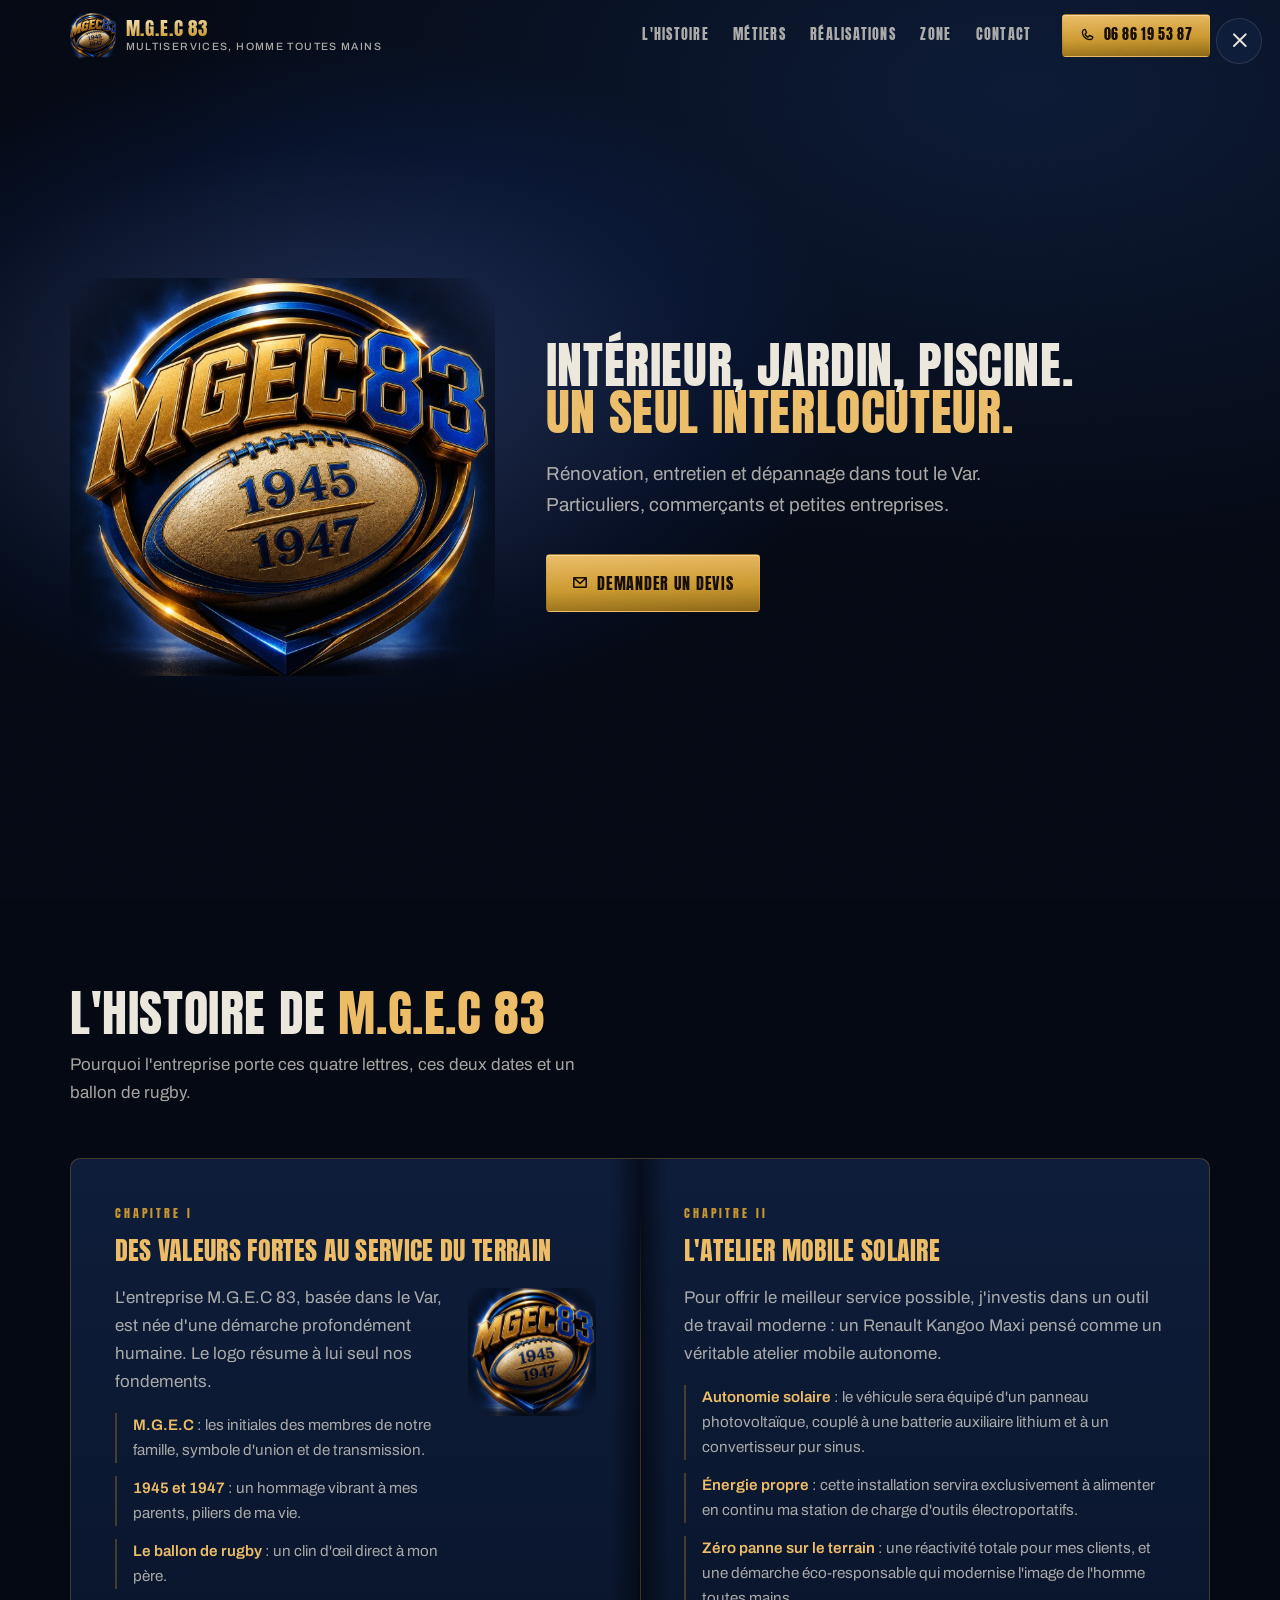
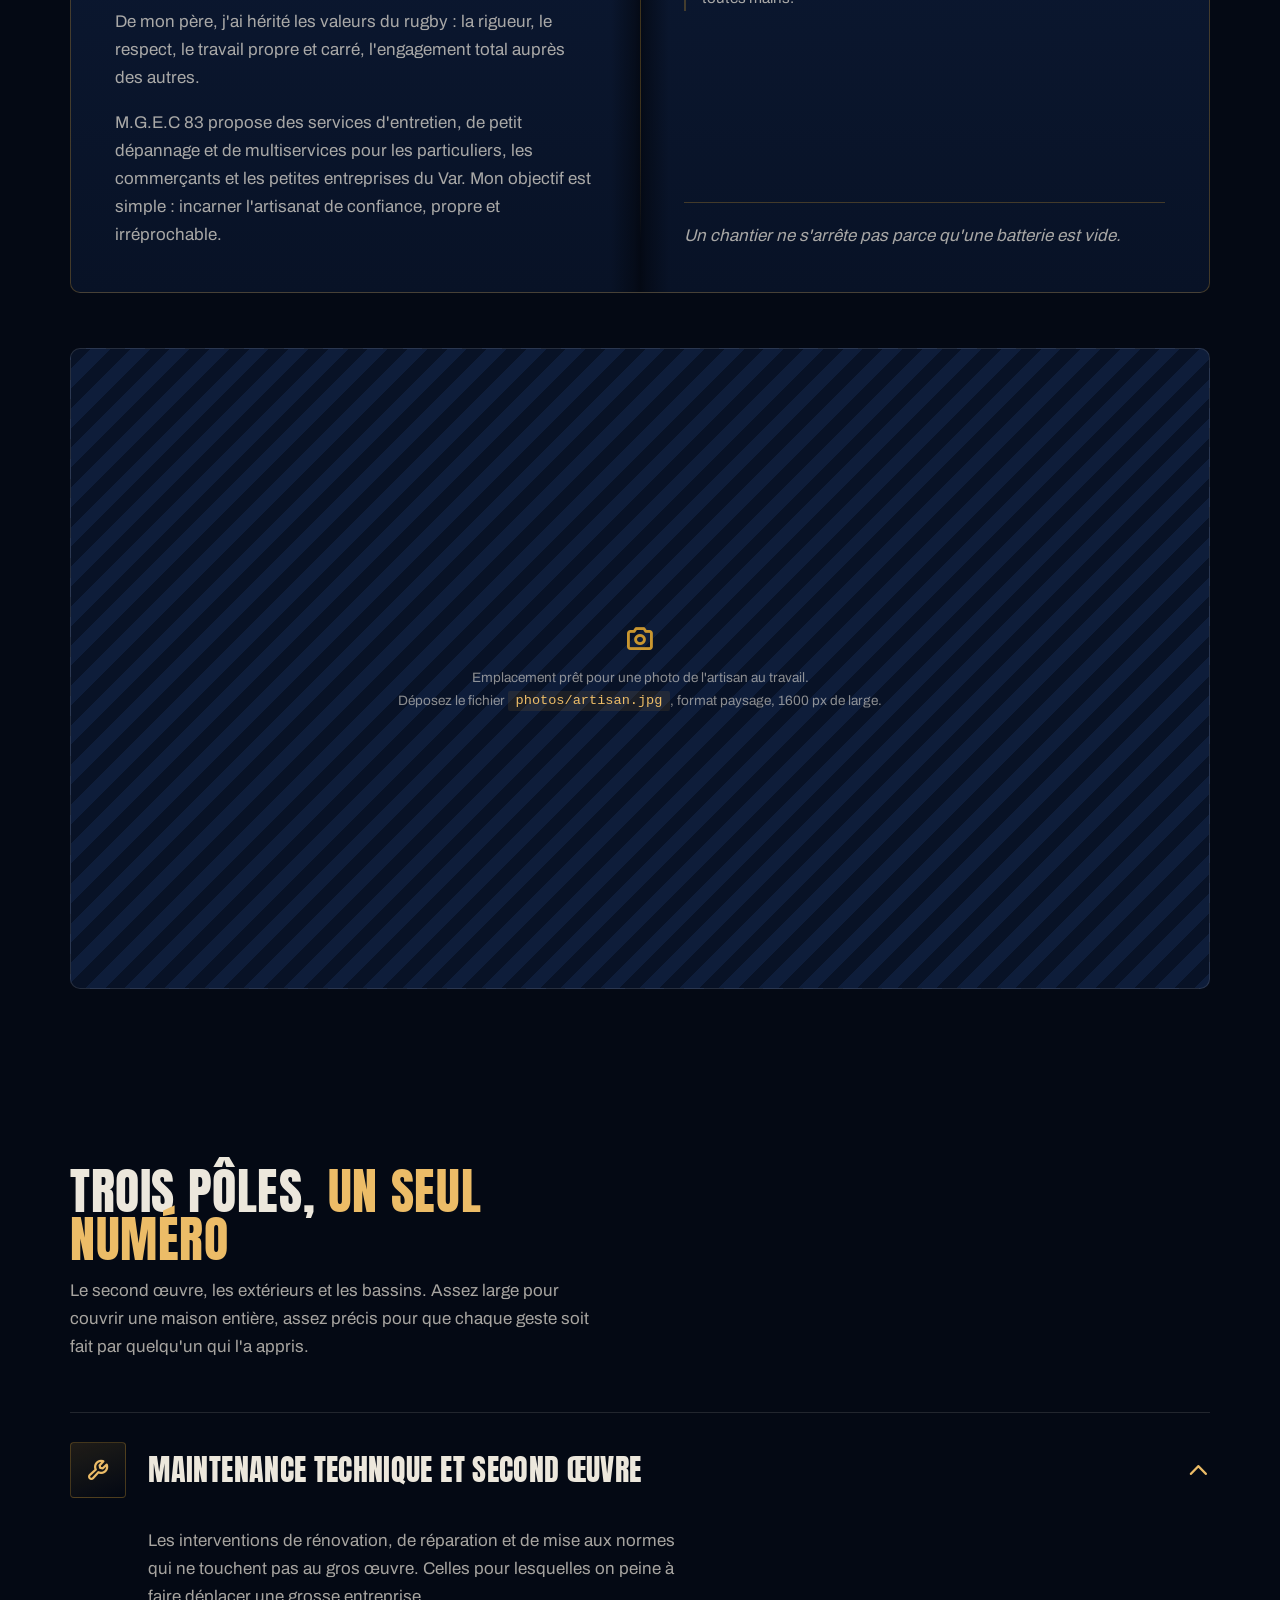
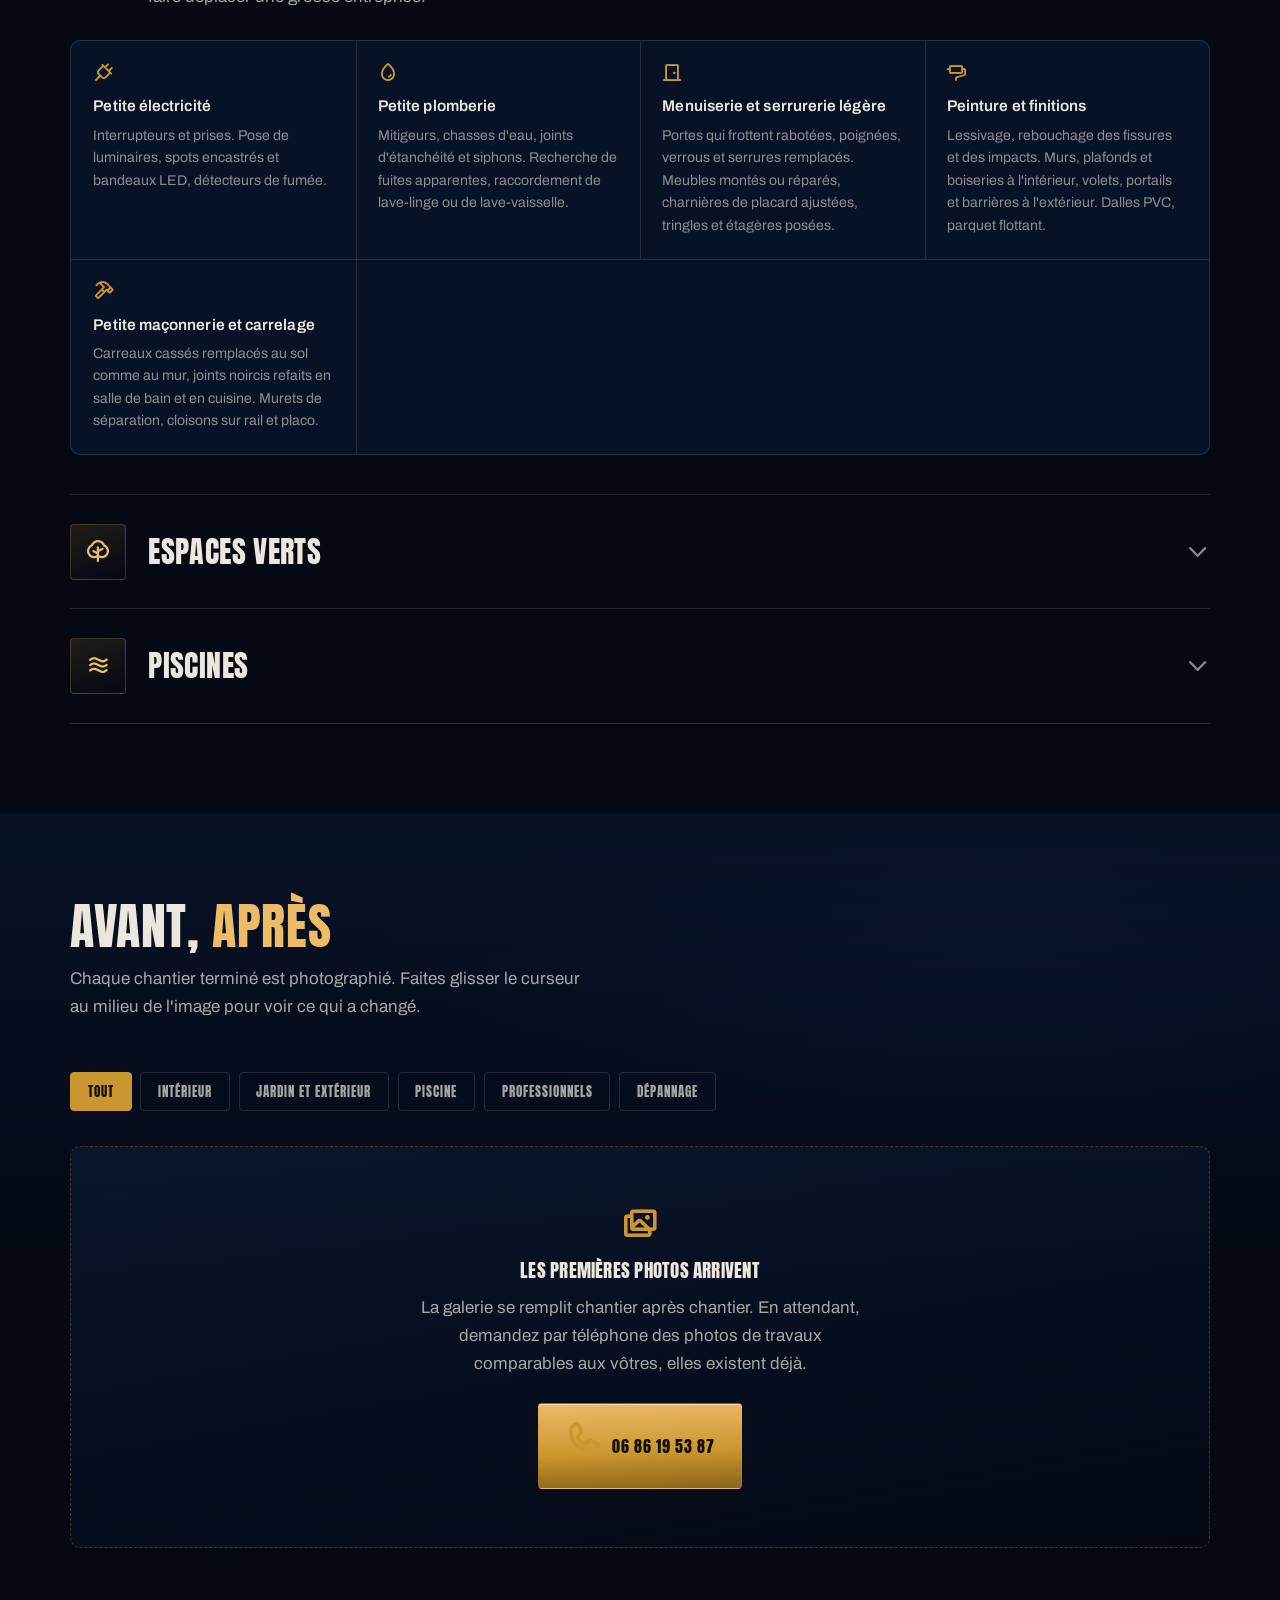
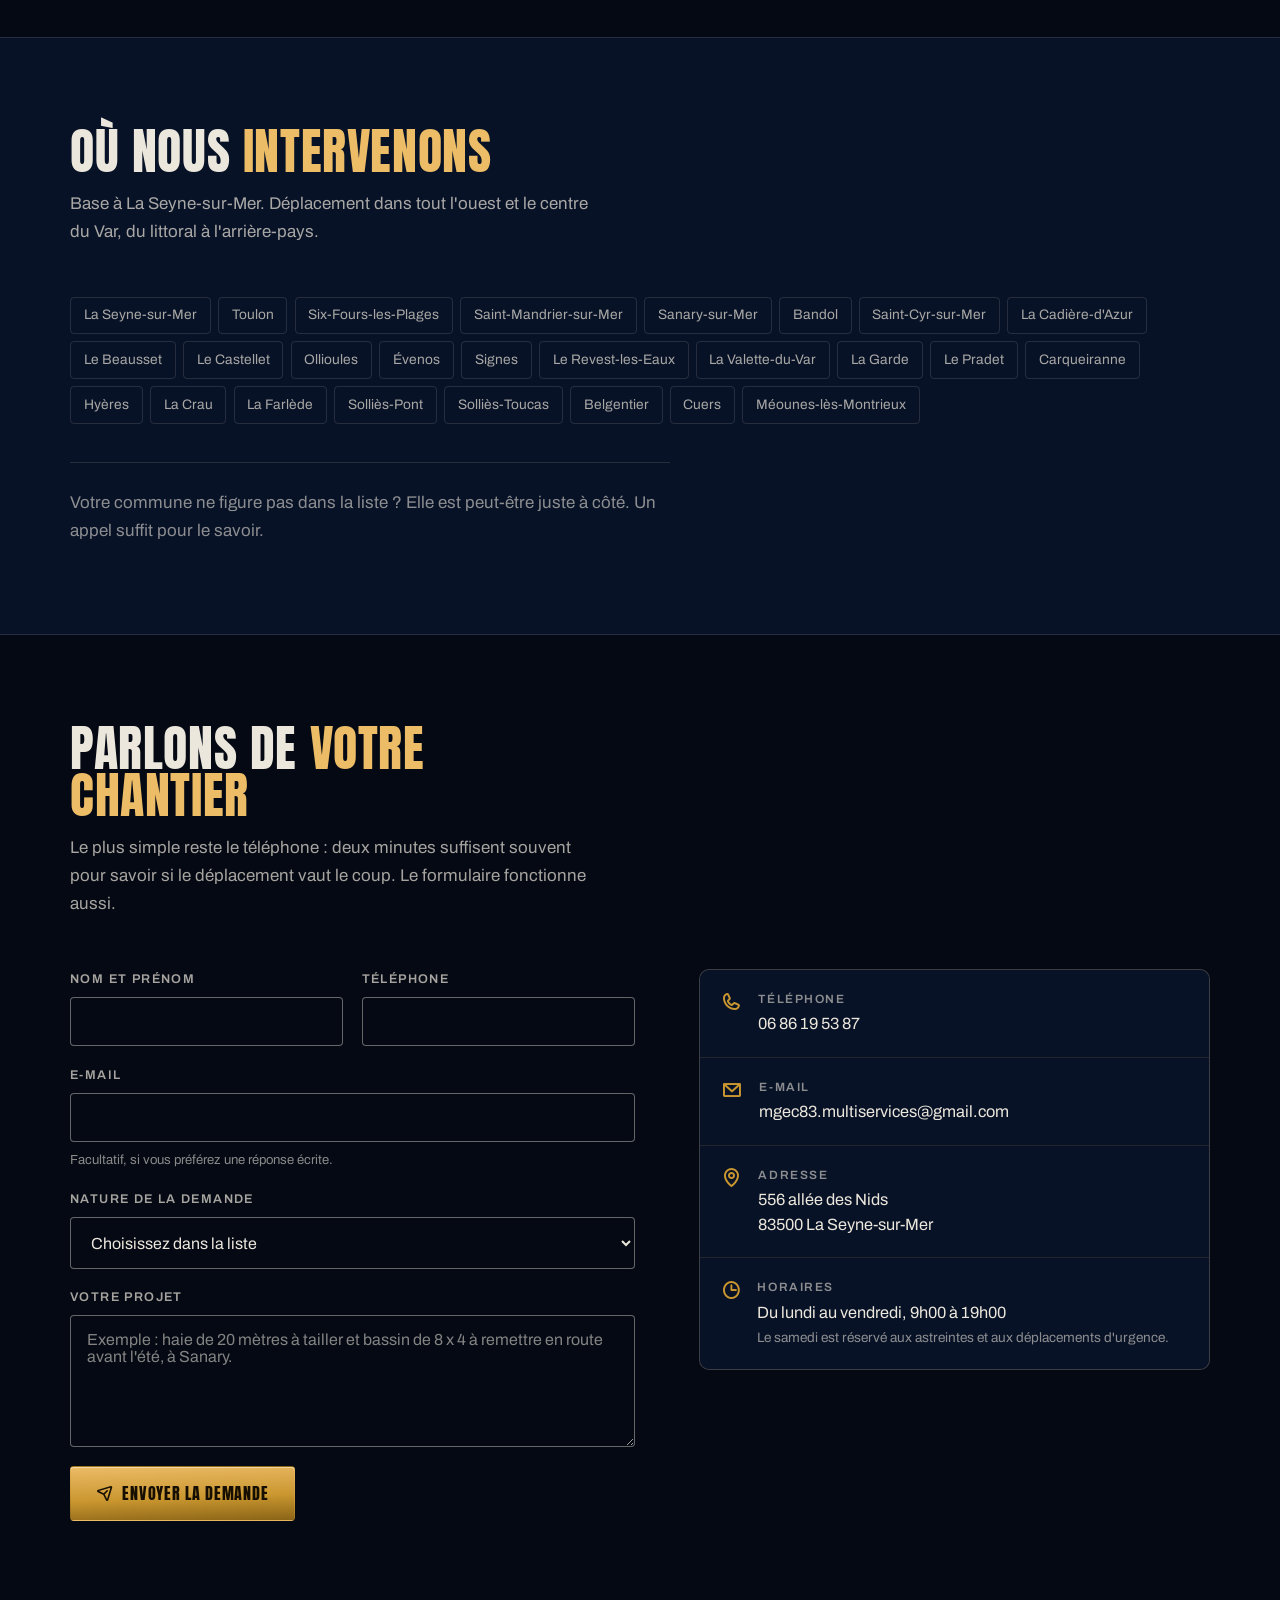
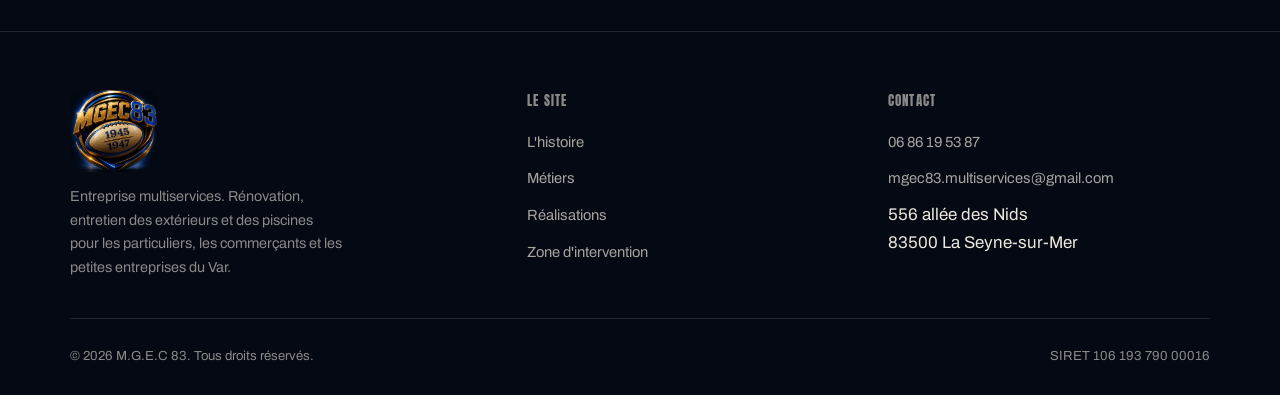
==== commit 37b55d31: "Add files via upload" ====
--- a/index.html
+++ b/index.html
@@ -256,7 +256,10 @@
 
 /* Comparateur avant/après : input range natif, donc utilisable au clavier
    et au doigt sans une ligne de gestion d'événement tactile. */
-.compare{position:relative;aspect-ratio:4/3;overflow:hidden;background:var(--nuit-2);--p:50%;touch-action:pan-y}
+/* Le cadre épouse les proportions réelles de la photo, portrait comme
+   paysage : un chantier photographié au téléphone à la verticale ne doit
+   pas être amputé. --ar est posé par le script à la lecture de l'image. */
+.compare{position:relative;aspect-ratio:var(--ar,1);overflow:hidden;background:var(--nuit-2);--p:50%;touch-action:pan-y}
 .compare img{position:absolute;inset:0;width:100%;height:100%;object-fit:cover;user-select:none;-webkit-user-drag:none}
 .compare .apres{clip-path:inset(0 calc(100% - var(--p)) 0 0)}
 .compare .etiq{position:absolute;bottom:.65rem;padding:.25rem .6rem;border-radius:2px;font-size:.68rem;
@@ -396,7 +399,9 @@
   display:none;place-items:center;padding:clamp(1rem,4vw,3rem);overflow-y:auto}
 .vue[open],.vue.ouvert{display:grid}
 .vue-boite{max-width:940px;width:100%;background:var(--nuit-1);border:1px solid var(--trait);border-radius:var(--r-lg);overflow:hidden}
-.vue-boite .compare{aspect-ratio:16/10}
+/* En grand, la photo tient toujours dans la hauteur de l'écran : la largeur
+   se déduit du rapport, jamais l'inverse. */
+.vue-boite .compare{width:min(100%,calc(70vh * var(--ar,1)));aspect-ratio:var(--ar,1);margin-inline:auto}
 .vue-txt{padding:clamp(1.3rem,3vw,2rem)}
 .vue-txt h3{font-size:clamp(1.3rem,2.6vw,1.9rem);margin-bottom:.8rem}
 .vue-txt p{color:var(--texte-2);max-width:64ch;white-space:pre-line}
@@ -913,6 +918,16 @@
     const maj = () => boite.style.setProperty("--p", curseur.value + "%");
     curseur.addEventListener("input", maj);
     maj();
+
+    // Proportions reprises de la photo elle-même, bornées entre 9:16 et 16:9
+    // pour qu'un cliché inhabituel ne déforme pas la grille.
+    const apres = $(".apres", boite);
+    const caler = () => {
+      if (!apres.naturalWidth || !apres.naturalHeight) return;
+      const r = Math.min(16 / 9, Math.max(9 / 16, apres.naturalWidth / apres.naturalHeight));
+      boite.style.setProperty("--ar", r.toFixed(4));
+    };
+    apres.complete ? caler() : apres.addEventListener("load", caler, { once: true });
   };
 
   const gabaritCompare = (avant, apres, titre) => `
--- a/polices/polices.css
+++ b/polices/polices.css
@@ -0,0 +1,4648 @@
+/* ═══════════════════════════════════════════════════════════════════
+   Polices et icônes hébergées sur le site lui-même.
+
+   Elles étaient auparavant chargées depuis fonts.googleapis.com et
+   unpkg.com, ce qui transmettait l'adresse IP de chaque visiteur à
+   Google et à Cloudflare sans son consentement. Sur un site commercial
+   français, c'est un manquement au RGPD qui a déjà valu des
+   condamnations. Tout est désormais servi depuis ce dossier.
+
+   Archivo est une fonte variable : un seul fichier couvre les graisses
+   400 à 700, inutile d'en charger un par graisse.
+
+   Anton et Archivo : licence SIL Open Font License 1.1
+   Phosphor Icons   : licence MIT
+   ═══════════════════════════════════════════════════════════════════ */
+
+@font-face{font-family:'Anton';font-style:normal;font-weight:400;font-display:swap;
+  src:url(anton-400-latin-ext.woff2) format('woff2');unicode-range:U+0100-02BA, U+02BD-02C5, U+02C7-02CC, U+02CE-02D7, U+02DD-02FF, U+0304, U+0308, U+0329, U+1D00-1DBF, U+1E00-1E9F, U+1EF2-1EFF, U+2020, U+20A0-20AB, U+20AD-20C0, U+2113, U+2C60-2C7F, U+A720-A7FF}
+@font-face{font-family:'Anton';font-style:normal;font-weight:400;font-display:swap;
+  src:url(anton-400-latin.woff2) format('woff2');unicode-range:U+0000-00FF, U+0131, U+0152-0153, U+02BB-02BC, U+02C6, U+02DA, U+02DC, U+0304, U+0308, U+0329, U+2000-206F, U+20AC, U+2122, U+2191, U+2193, U+2212, U+2215, U+FEFF, U+FFFD}
+@font-face{font-family:'Archivo';font-style:normal;font-weight:400 700;font-display:swap;
+  src:url(archivo-latin-ext.woff2) format('woff2');unicode-range:U+0100-02BA, U+02BD-02C5, U+02C7-02CC, U+02CE-02D7, U+02DD-02FF, U+0304, U+0308, U+0329, U+1D00-1DBF, U+1E00-1E9F, U+1EF2-1EFF, U+2020, U+20A0-20AB, U+20AD-20C0, U+2113, U+2C60-2C7F, U+A720-A7FF}
+@font-face{font-family:'Archivo';font-style:normal;font-weight:400 700;font-display:swap;
+  src:url(archivo-latin.woff2) format('woff2');unicode-range:U+0000-00FF, U+0131, U+0152-0153, U+02BB-02BC, U+02C6, U+02DA, U+02DC, U+0304, U+0308, U+0329, U+2000-206F, U+20AC, U+2122, U+2191, U+2193, U+2212, U+2215, U+FEFF, U+FFFD}
+
+@font-face {
+  font-family: "Phosphor-Bold";
+  src: url("phosphor-bold.woff2") format("woff2");
+  font-weight: normal;
+  font-style: normal;
+  font-display: block;
+}
+
+.ph-bold {
+  /* use !important to prevent issues with browser extensions that change fonts */
+  font-family: "Phosphor-Bold" !important;
+  speak: never;
+  font-style: normal;
+  font-weight: normal;
+  font-variant: normal;
+  text-transform: none;
+  line-height: 1;
+
+  /* Enable Ligatures ================ */
+  letter-spacing: 0;
+  -webkit-font-feature-settings: "liga";
+  -moz-font-feature-settings: "liga=1";
+  -moz-font-feature-settings: "liga";
+  -ms-font-feature-settings: "liga" 1;
+  font-feature-settings: "liga";
+  -webkit-font-variant-ligatures: discretionary-ligatures;
+  font-variant-ligatures: discretionary-ligatures;
+
+  /* Better Font Rendering =========== */
+  -webkit-font-smoothing: antialiased;
+  -moz-osx-font-smoothing: grayscale;
+}
+
+.ph-bold.ph-acorn:before {
+  content: "\eb9a";
+}
+.ph-bold.ph-address-book:before {
+  content: "\e6f8";
+}
+.ph-bold.ph-address-book-tabs:before {
+  content: "\ee4e";
+}
+.ph-bold.ph-air-traffic-control:before {
+  content: "\ecd8";
+}
+.ph-bold.ph-airplane:before {
+  content: "\e002";
+}
+.ph-bold.ph-airplane-in-flight:before {
+  content: "\e4fe";
+}
+.ph-bold.ph-airplane-landing:before {
+  content: "\e502";
+}
+.ph-bold.ph-airplane-takeoff:before {
+  content: "\e504";
+}
+.ph-bold.ph-airplane-taxiing:before {
+  content: "\e500";
+}
+.ph-bold.ph-airplane-tilt:before {
+  content: "\e5d6";
+}
+.ph-bold.ph-airplay:before {
+  content: "\e004";
+}
+.ph-bold.ph-alarm:before {
+  content: "\e006";
+}
+.ph-bold.ph-alien:before {
+  content: "\e8a6";
+}
+.ph-bold.ph-align-bottom:before {
+  content: "\e506";
+}
+.ph-bold.ph-align-bottom-simple:before {
+  content: "\eb0c";
+}
+.ph-bold.ph-align-center-horizontal:before {
+  content: "\e50a";
+}
+.ph-bold.ph-align-center-horizontal-simple:before {
+  content: "\eb0e";
+}
+.ph-bold.ph-align-center-vertical:before {
+  content: "\e50c";
+}
+.ph-bold.ph-align-center-vertical-simple:before {
+  content: "\eb10";
+}
+.ph-bold.ph-align-left:before {
+  content: "\e50e";
+}
+.ph-bold.ph-align-left-simple:before {
+  content: "\eaee";
+}
+.ph-bold.ph-align-right:before {
+  content: "\e510";
+}
+.ph-bold.ph-align-right-simple:before {
+  content: "\eb12";
+}
+.ph-bold.ph-align-top:before {
+  content: "\e512";
+}
+.ph-bold.ph-align-top-simple:before {
+  content: "\eb14";
+}
+.ph-bold.ph-amazon-logo:before {
+  content: "\e96c";
+}
+.ph-bold.ph-ambulance:before {
+  content: "\e572";
+}
+.ph-bold.ph-anchor:before {
+  content: "\e514";
+}
+.ph-bold.ph-anchor-simple:before {
+  content: "\e5d8";
+}
+.ph-bold.ph-android-logo:before {
+  content: "\e008";
+}
+.ph-bold.ph-angle:before {
+  content: "\e7bc";
+}
+.ph-bold.ph-angular-logo:before {
+  content: "\eb80";
+}
+.ph-bold.ph-aperture:before {
+  content: "\e00a";
+}
+.ph-bold.ph-app-store-logo:before {
+  content: "\e974";
+}
+.ph-bold.ph-app-window:before {
+  content: "\e5da";
+}
+.ph-bold.ph-apple-logo:before {
+  content: "\e516";
+}
+.ph-bold.ph-apple-podcasts-logo:before {
+  content: "\eb96";
+}
+.ph-bold.ph-approximate-equals:before {
+  content: "\edaa";
+}
+.ph-bold.ph-archive:before {
+  content: "\e00c";
+}
+.ph-bold.ph-armchair:before {
+  content: "\e012";
+}
+.ph-bold.ph-arrow-arc-left:before {
+  content: "\e014";
+}
+.ph-bold.ph-arrow-arc-right:before {
+  content: "\e016";
+}
+.ph-bold.ph-arrow-bend-double-up-left:before {
+  content: "\e03a";
+}
+.ph-bold.ph-arrow-bend-double-up-right:before {
+  content: "\e03c";
+}
+.ph-bold.ph-arrow-bend-down-left:before {
+  content: "\e018";
+}
+.ph-bold.ph-arrow-bend-down-right:before {
+  content: "\e01a";
+}
+.ph-bold.ph-arrow-bend-left-down:before {
+  content: "\e01c";
+}
+.ph-bold.ph-arrow-bend-left-up:before {
+  content: "\e01e";
+}
+.ph-bold.ph-arrow-bend-right-down:before {
+  content: "\e020";
+}
+.ph-bold.ph-arrow-bend-right-up:before {
+  content: "\e022";
+}
+.ph-bold.ph-arrow-bend-up-left:before {
+  content: "\e024";
+}
+.ph-bold.ph-arrow-bend-up-right:before {
+  content: "\e026";
+}
+.ph-bold.ph-arrow-circle-down:before {
+  content: "\e028";
+}
+.ph-bold.ph-arrow-circle-down-left:before {
+  content: "\e02a";
+}
+.ph-bold.ph-arrow-circle-down-right:before {
+  content: "\e02c";
+}
+.ph-bold.ph-arrow-circle-left:before {
+  content: "\e05a";
+}
+.ph-bold.ph-arrow-circle-right:before {
+  content: "\e02e";
+}
+.ph-bold.ph-arrow-circle-up:before {
+  content: "\e030";
+}
+.ph-bold.ph-arrow-circle-up-left:before {
+  content: "\e032";
+}
+.ph-bold.ph-arrow-circle-up-right:before {
+  content: "\e034";
+}
+.ph-bold.ph-arrow-clockwise:before {
+  content: "\e036";
+}
+.ph-bold.ph-arrow-counter-clockwise:before {
+  content: "\e038";
+}
+.ph-bold.ph-arrow-down:before {
+  content: "\e03e";
+}
+.ph-bold.ph-arrow-down-left:before {
+  content: "\e040";
+}
+.ph-bold.ph-arrow-down-right:before {
+  content: "\e042";
+}
+.ph-bold.ph-arrow-elbow-down-left:before {
+  content: "\e044";
+}
+.ph-bold.ph-arrow-elbow-down-right:before {
+  content: "\e046";
+}
+.ph-bold.ph-arrow-elbow-left:before {
+  content: "\e048";
+}
+.ph-bold.ph-arrow-elbow-left-down:before {
+  content: "\e04a";
+}
+.ph-bold.ph-arrow-elbow-left-up:before {
+  content: "\e04c";
+}
+.ph-bold.ph-arrow-elbow-right:before {
+  content: "\e04e";
+}
+.ph-bold.ph-arrow-elbow-right-down:before {
+  content: "\e050";
+}
+.ph-bold.ph-arrow-elbow-right-up:before {
+  content: "\e052";
+}
+.ph-bold.ph-arrow-elbow-up-left:before {
+  content: "\e054";
+}
+.ph-bold.ph-arrow-elbow-up-right:before {
+  content: "\e056";
+}
+.ph-bold.ph-arrow-fat-down:before {
+  content: "\e518";
+}
+.ph-bold.ph-arrow-fat-left:before {
+  content: "\e51a";
+}
+.ph-bold.ph-arrow-fat-line-down:before {
+  content: "\e51c";
+}
+.ph-bold.ph-arrow-fat-line-left:before {
+  content: "\e51e";
+}
+.ph-bold.ph-arrow-fat-line-right:before {
+  content: "\e520";
+}
+.ph-bold.ph-arrow-fat-line-up:before {
+  content: "\e522";
+}
+.ph-bold.ph-arrow-fat-lines-down:before {
+  content: "\e524";
+}
+.ph-bold.ph-arrow-fat-lines-left:before {
+  content: "\e526";
+}
+.ph-bold.ph-arrow-fat-lines-right:before {
+  content: "\e528";
+}
+.ph-bold.ph-arrow-fat-lines-up:before {
+  content: "\e52a";
+}
+.ph-bold.ph-arrow-fat-right:before {
+  content: "\e52c";
+}
+.ph-bold.ph-arrow-fat-up:before {
+  content: "\e52e";
+}
+.ph-bold.ph-arrow-left:before {
+  content: "\e058";
+}
+.ph-bold.ph-arrow-line-down:before {
+  content: "\e05c";
+}
+.ph-bold.ph-arrow-line-down-left:before {
+  content: "\e05e";
+}
+.ph-bold.ph-arrow-line-down-right:before {
+  content: "\e060";
+}
+.ph-bold.ph-arrow-line-left:before {
+  content: "\e062";
+}
+.ph-bold.ph-arrow-line-right:before {
+  content: "\e064";
+}
+.ph-bold.ph-arrow-line-up:before {
+  content: "\e066";
+}
+.ph-bold.ph-arrow-line-up-left:before {
+  content: "\e068";
+}
+.ph-bold.ph-arrow-line-up-right:before {
+  content: "\e06a";
+}
+.ph-bold.ph-arrow-right:before {
+  content: "\e06c";
+}
+.ph-bold.ph-arrow-square-down:before {
+  content: "\e06e";
+}
+.ph-bold.ph-arrow-square-down-left:before {
+  content: "\e070";
+}
+.ph-bold.ph-arrow-square-down-right:before {
+  content: "\e072";
+}
+.ph-bold.ph-arrow-square-in:before {
+  content: "\e5dc";
+}
+.ph-bold.ph-arrow-square-left:before {
+  content: "\e074";
+}
+.ph-bold.ph-arrow-square-out:before {
+  content: "\e5de";
+}
+.ph-bold.ph-arrow-square-right:before {
+  content: "\e076";
+}
+.ph-bold.ph-arrow-square-up:before {
+  content: "\e078";
+}
+.ph-bold.ph-arrow-square-up-left:before {
+  content: "\e07a";
+}
+.ph-bold.ph-arrow-square-up-right:before {
+  content: "\e07c";
+}
+.ph-bold.ph-arrow-u-down-left:before {
+  content: "\e07e";
+}
+.ph-bold.ph-arrow-u-down-right:before {
+  content: "\e080";
+}
+.ph-bold.ph-arrow-u-left-down:before {
+  content: "\e082";
+}
+.ph-bold.ph-arrow-u-left-up:before {
+  content: "\e084";
+}
+.ph-bold.ph-arrow-u-right-down:before {
+  content: "\e086";
+}
+.ph-bold.ph-arrow-u-right-up:before {
+  content: "\e088";
+}
+.ph-bold.ph-arrow-u-up-left:before {
+  content: "\e08a";
+}
+.ph-bold.ph-arrow-u-up-right:before {
+  content: "\e08c";
+}
+.ph-bold.ph-arrow-up:before {
+  content: "\e08e";
+}
+.ph-bold.ph-arrow-up-left:before {
+  content: "\e090";
+}
+.ph-bold.ph-arrow-up-right:before {
+  content: "\e092";
+}
+.ph-bold.ph-arrows-clockwise:before {
+  content: "\e094";
+}
+.ph-bold.ph-arrows-counter-clockwise:before {
+  content: "\e096";
+}
+.ph-bold.ph-arrows-down-up:before {
+  content: "\e098";
+}
+.ph-bold.ph-arrows-horizontal:before {
+  content: "\eb06";
+}
+.ph-bold.ph-arrows-in:before {
+  content: "\e09a";
+}
+.ph-bold.ph-arrows-in-cardinal:before {
+  content: "\e09c";
+}
+.ph-bold.ph-arrows-in-line-horizontal:before {
+  content: "\e530";
+}
+.ph-bold.ph-arrows-in-line-vertical:before {
+  content: "\e532";
+}
+.ph-bold.ph-arrows-in-simple:before {
+  content: "\e09e";
+}
+.ph-bold.ph-arrows-left-right:before {
+  content: "\e0a0";
+}
+.ph-bold.ph-arrows-merge:before {
+  content: "\ed3e";
+}
+.ph-bold.ph-arrows-out:before {
+  content: "\e0a2";
+}
+.ph-bold.ph-arrows-out-cardinal:before {
+  content: "\e0a4";
+}
+.ph-bold.ph-arrows-out-line-horizontal:before {
+  content: "\e534";
+}
+.ph-bold.ph-arrows-out-line-vertical:before {
+  content: "\e536";
+}
+.ph-bold.ph-arrows-out-simple:before {
+  content: "\e0a6";
+}
+.ph-bold.ph-arrows-split:before {
+  content: "\ed3c";
+}
+.ph-bold.ph-arrows-vertical:before {
+  content: "\eb04";
+}
+.ph-bold.ph-article:before {
+  content: "\e0a8";
+}
+.ph-bold.ph-article-medium:before {
+  content: "\e5e0";
+}
+.ph-bold.ph-article-ny-times:before {
+  content: "\e5e2";
+}
+.ph-bold.ph-asclepius:before {
+  content: "\ee34";
+}
+.ph-bold.ph-caduceus:before {
+  content: "\ee34";
+}
+.ph-bold.ph-asterisk:before {
+  content: "\e0aa";
+}
+.ph-bold.ph-asterisk-simple:before {
+  content: "\e832";
+}
+.ph-bold.ph-at:before {
+  content: "\e0ac";
+}
+.ph-bold.ph-atom:before {
+  content: "\e5e4";
+}
+.ph-bold.ph-avocado:before {
+  content: "\ee04";
+}
+.ph-bold.ph-axe:before {
+  content: "\e9fc";
+}
+.ph-bold.ph-baby:before {
+  content: "\e774";
+}
+.ph-bold.ph-baby-carriage:before {
+  content: "\e818";
+}
+.ph-bold.ph-backpack:before {
+  content: "\e922";
+}
+.ph-bold.ph-backspace:before {
+  content: "\e0ae";
+}
+.ph-bold.ph-bag:before {
+  content: "\e0b0";
+}
+.ph-bold.ph-bag-simple:before {
+  content: "\e5e6";
+}
+.ph-bold.ph-balloon:before {
+  content: "\e76c";
+}
+.ph-bold.ph-bandaids:before {
+  content: "\e0b2";
+}
+.ph-bold.ph-bank:before {
+  content: "\e0b4";
+}
+.ph-bold.ph-barbell:before {
+  content: "\e0b6";
+}
+.ph-bold.ph-barcode:before {
+  content: "\e0b8";
+}
+.ph-bold.ph-barn:before {
+  content: "\ec72";
+}
+.ph-bold.ph-barricade:before {
+  content: "\e948";
+}
+.ph-bold.ph-baseball:before {
+  content: "\e71a";
+}
+.ph-bold.ph-baseball-cap:before {
+  content: "\ea28";
+}
+.ph-bold.ph-baseball-helmet:before {
+  content: "\ee4a";
+}
+.ph-bold.ph-basket:before {
+  content: "\e964";
+}
+.ph-bold.ph-basketball:before {
+  content: "\e724";
+}
+.ph-bold.ph-bathtub:before {
+  content: "\e81e";
+}
+.ph-bold.ph-battery-charging:before {
+  content: "\e0ba";
+}
+.ph-bold.ph-battery-charging-vertical:before {
+  content: "\e0bc";
+}
+.ph-bold.ph-battery-empty:before {
+  content: "\e0be";
+}
+.ph-bold.ph-battery-full:before {
+  content: "\e0c0";
+}
+.ph-bold.ph-battery-high:before {
+  content: "\e0c2";
+}
+.ph-bold.ph-battery-low:before {
+  content: "\e0c4";
+}
+.ph-bold.ph-battery-medium:before {
+  content: "\e0c6";
+}
+.ph-bold.ph-battery-plus:before {
+  content: "\e808";
+}
+.ph-bold.ph-battery-plus-vertical:before {
+  content: "\ec50";
+}
+.ph-bold.ph-battery-vertical-empty:before {
+  content: "\e7c6";
+}
+.ph-bold.ph-battery-vertical-full:before {
+  content: "\e7c4";
+}
+.ph-bold.ph-battery-vertical-high:before {
+  content: "\e7c2";
+}
+.ph-bold.ph-battery-vertical-low:before {
+  content: "\e7be";
+}
+.ph-bold.ph-battery-vertical-medium:before {
+  content: "\e7c0";
+}
+.ph-bold.ph-battery-warning:before {
+  content: "\e0c8";
+}
+.ph-bold.ph-battery-warning-vertical:before {
+  content: "\e0ca";
+}
+.ph-bold.ph-beach-ball:before {
+  content: "\ed24";
+}
+.ph-bold.ph-beanie:before {
+  content: "\ea2a";
+}
+.ph-bold.ph-bed:before {
+  content: "\e0cc";
+}
+.ph-bold.ph-beer-bottle:before {
+  content: "\e7b0";
+}
+.ph-bold.ph-beer-stein:before {
+  content: "\eb62";
+}
+.ph-bold.ph-behance-logo:before {
+  content: "\e7f4";
+}
+.ph-bold.ph-bell:before {
+  content: "\e0ce";
+}
+.ph-bold.ph-bell-ringing:before {
+  content: "\e5e8";
+}
+.ph-bold.ph-bell-simple:before {
+  content: "\e0d0";
+}
+.ph-bold.ph-bell-simple-ringing:before {
+  content: "\e5ea";
+}
+.ph-bold.ph-bell-simple-slash:before {
+  content: "\e0d2";
+}
+.ph-bold.ph-bell-simple-z:before {
+  content: "\e5ec";
+}
+.ph-bold.ph-bell-slash:before {
+  content: "\e0d4";
+}
+.ph-bold.ph-bell-z:before {
+  content: "\e5ee";
+}
+.ph-bold.ph-belt:before {
+  content: "\ea2c";
+}
+.ph-bold.ph-bezier-curve:before {
+  content: "\eb00";
+}
+.ph-bold.ph-bicycle:before {
+  content: "\e0d6";
+}
+.ph-bold.ph-binary:before {
+  content: "\ee60";
+}
+.ph-bold.ph-binoculars:before {
+  content: "\ea64";
+}
+.ph-bold.ph-biohazard:before {
+  content: "\e9e0";
+}
+.ph-bold.ph-bird:before {
+  content: "\e72c";
+}
+.ph-bold.ph-blueprint:before {
+  content: "\eda0";
+}
+.ph-bold.ph-bluetooth:before {
+  content: "\e0da";
+}
+.ph-bold.ph-bluetooth-connected:before {
+  content: "\e0dc";
+}
+.ph-bold.ph-bluetooth-slash:before {
+  content: "\e0de";
+}
+.ph-bold.ph-bluetooth-x:before {
+  content: "\e0e0";
+}
+.ph-bold.ph-boat:before {
+  content: "\e786";
+}
+.ph-bold.ph-bomb:before {
+  content: "\ee0a";
+}
+.ph-bold.ph-bone:before {
+  content: "\e7f2";
+}
+.ph-bold.ph-book:before {
+  content: "\e0e2";
+}
+.ph-bold.ph-book-bookmark:before {
+  content: "\e0e4";
+}
+.ph-bold.ph-book-open:before {
+  content: "\e0e6";
+}
+.ph-bold.ph-book-open-text:before {
+  content: "\e8f2";
+}
+.ph-bold.ph-book-open-user:before {
+  content: "\ede0";
+}
+.ph-bold.ph-bookmark:before {
+  content: "\e0e8";
+}
+.ph-bold.ph-bookmark-simple:before {
+  content: "\e0ea";
+}
+.ph-bold.ph-bookmarks:before {
+  content: "\e0ec";
+}
+.ph-bold.ph-bookmarks-simple:before {
+  content: "\e5f0";
+}
+.ph-bold.ph-books:before {
+  content: "\e758";
+}
+.ph-bold.ph-boot:before {
+  content: "\ecca";
+}
+.ph-bold.ph-boules:before {
+  content: "\e722";
+}
+.ph-bold.ph-bounding-box:before {
+  content: "\e6ce";
+}
+.ph-bold.ph-bowl-food:before {
+  content: "\eaa4";
+}
+.ph-bold.ph-bowl-steam:before {
+  content: "\e8e4";
+}
+.ph-bold.ph-bowling-ball:before {
+  content: "\ea34";
+}
+.ph-bold.ph-box-arrow-down:before {
+  content: "\e00e";
+}
+.ph-bold.ph-archive-box:before {
+  content: "\e00e";
+}
+.ph-bold.ph-box-arrow-up:before {
+  content: "\ee54";
+}
+.ph-bold.ph-boxing-glove:before {
+  content: "\ea36";
+}
+.ph-bold.ph-brackets-angle:before {
+  content: "\e862";
+}
+.ph-bold.ph-brackets-curly:before {
+  content: "\e860";
+}
+.ph-bold.ph-brackets-round:before {
+  content: "\e864";
+}
+.ph-bold.ph-brackets-square:before {
+  content: "\e85e";
+}
+.ph-bold.ph-brain:before {
+  content: "\e74e";
+}
+.ph-bold.ph-brandy:before {
+  content: "\e6b4";
+}
+.ph-bold.ph-bread:before {
+  content: "\e81c";
+}
+.ph-bold.ph-bridge:before {
+  content: "\ea68";
+}
+.ph-bold.ph-briefcase:before {
+  content: "\e0ee";
+}
+.ph-bold.ph-briefcase-metal:before {
+  content: "\e5f2";
+}
+.ph-bold.ph-broadcast:before {
+  content: "\e0f2";
+}
+.ph-bold.ph-broom:before {
+  content: "\ec54";
+}
+.ph-bold.ph-browser:before {
+  content: "\e0f4";
+}
+.ph-bold.ph-browsers:before {
+  content: "\e0f6";
+}
+.ph-bold.ph-bug:before {
+  content: "\e5f4";
+}
+.ph-bold.ph-bug-beetle:before {
+  content: "\e5f6";
+}
+.ph-bold.ph-bug-droid:before {
+  content: "\e5f8";
+}
+.ph-bold.ph-building:before {
+  content: "\e100";
+}
+.ph-bold.ph-building-apartment:before {
+  content: "\e0fe";
+}
+.ph-bold.ph-building-office:before {
+  content: "\e0ff";
+}
+.ph-bold.ph-buildings:before {
+  content: "\e102";
+}
+.ph-bold.ph-bulldozer:before {
+  content: "\ec6c";
+}
+.ph-bold.ph-bus:before {
+  content: "\e106";
+}
+.ph-bold.ph-butterfly:before {
+  content: "\ea6e";
+}
+.ph-bold.ph-cable-car:before {
+  content: "\e49c";
+}
+.ph-bold.ph-cactus:before {
+  content: "\e918";
+}
+.ph-bold.ph-cake:before {
+  content: "\e780";
+}
+.ph-bold.ph-calculator:before {
+  content: "\e538";
+}
+.ph-bold.ph-calendar:before {
+  content: "\e108";
+}
+.ph-bold.ph-calendar-blank:before {
+  content: "\e10a";
+}
+.ph-bold.ph-calendar-check:before {
+  content: "\e712";
+}
+.ph-bold.ph-calendar-dot:before {
+  content: "\e7b2";
+}
+.ph-bold.ph-calendar-dots:before {
+  content: "\e7b4";
+}
+.ph-bold.ph-calendar-heart:before {
+  content: "\e8b0";
+}
+.ph-bold.ph-calendar-minus:before {
+  content: "\ea14";
+}
+.ph-bold.ph-calendar-plus:before {
+  content: "\e714";
+}
+.ph-bold.ph-calendar-slash:before {
+  content: "\ea12";
+}
+.ph-bold.ph-calendar-star:before {
+  content: "\e8b2";
+}
+.ph-bold.ph-calendar-x:before {
+  content: "\e10c";
+}
+.ph-bold.ph-call-bell:before {
+  content: "\e7de";
+}
+.ph-bold.ph-camera:before {
+  content: "\e10e";
+}
+.ph-bold.ph-camera-plus:before {
+  content: "\ec58";
+}
+.ph-bold.ph-camera-rotate:before {
+  content: "\e7a4";
+}
+.ph-bold.ph-camera-slash:before {
+  content: "\e110";
+}
+.ph-bold.ph-campfire:before {
+  content: "\e9d8";
+}
+.ph-bold.ph-car:before {
+  content: "\e112";
+}
+.ph-bold.ph-car-battery:before {
+  content: "\ee30";
+}
+.ph-bold.ph-car-profile:before {
+  content: "\e8cc";
+}
+.ph-bold.ph-car-simple:before {
+  content: "\e114";
+}
+.ph-bold.ph-cardholder:before {
+  content: "\e5fa";
+}
+.ph-bold.ph-cards:before {
+  content: "\e0f8";
+}
+.ph-bold.ph-cards-three:before {
+  content: "\ee50";
+}
+.ph-bold.ph-caret-circle-double-down:before {
+  content: "\e116";
+}
+.ph-bold.ph-caret-circle-double-left:before {
+  content: "\e118";
+}
+.ph-bold.ph-caret-circle-double-right:before {
+  content: "\e11a";
+}
+.ph-bold.ph-caret-circle-double-up:before {
+  content: "\e11c";
+}
+.ph-bold.ph-caret-circle-down:before {
+  content: "\e11e";
+}
+.ph-bold.ph-caret-circle-left:before {
+  content: "\e120";
+}
+.ph-bold.ph-caret-circle-right:before {
+  content: "\e122";
+}
+.ph-bold.ph-caret-circle-up:before {
+  content: "\e124";
+}
+.ph-bold.ph-caret-circle-up-down:before {
+  content: "\e13e";
+}
+.ph-bold.ph-caret-double-down:before {
+  content: "\e126";
+}
+.ph-bold.ph-caret-double-left:before {
+  content: "\e128";
+}
+.ph-bold.ph-caret-double-right:before {
+  content: "\e12a";
+}
+.ph-bold.ph-caret-double-up:before {
+  content: "\e12c";
+}
+.ph-bold.ph-caret-down:before {
+  content: "\e136";
+}
+.ph-bold.ph-caret-left:before {
+  content: "\e138";
+}
+.ph-bold.ph-caret-line-down:before {
+  content: "\e134";
+}
+.ph-bold.ph-caret-line-left:before {
+  content: "\e132";
+}
+.ph-bold.ph-caret-line-right:before {
+  content: "\e130";
+}
+.ph-bold.ph-caret-line-up:before {
+  content: "\e12e";
+}
+.ph-bold.ph-caret-right:before {
+  content: "\e13a";
+}
+.ph-bold.ph-caret-up:before {
+  content: "\e13c";
+}
+.ph-bold.ph-caret-up-down:before {
+  content: "\e140";
+}
+.ph-bold.ph-carrot:before {
+  content: "\ed38";
+}
+.ph-bold.ph-cash-register:before {
+  content: "\ed80";
+}
+.ph-bold.ph-cassette-tape:before {
+  content: "\ed2e";
+}
+.ph-bold.ph-castle-turret:before {
+  content: "\e9d0";
+}
+.ph-bold.ph-cat:before {
+  content: "\e748";
+}
+.ph-bold.ph-cell-signal-full:before {
+  content: "\e142";
+}
+.ph-bold.ph-cell-signal-high:before {
+  content: "\e144";
+}
+.ph-bold.ph-cell-signal-low:before {
+  content: "\e146";
+}
+.ph-bold.ph-cell-signal-medium:before {
+  content: "\e148";
+}
+.ph-bold.ph-cell-signal-none:before {
+  content: "\e14a";
+}
+.ph-bold.ph-cell-signal-slash:before {
+  content: "\e14c";
+}
+.ph-bold.ph-cell-signal-x:before {
+  content: "\e14e";
+}
+.ph-bold.ph-cell-tower:before {
+  content: "\ebaa";
+}
+.ph-bold.ph-certificate:before {
+  content: "\e766";
+}
+.ph-bold.ph-chair:before {
+  content: "\e950";
+}
+.ph-bold.ph-chalkboard:before {
+  content: "\e5fc";
+}
+.ph-bold.ph-chalkboard-simple:before {
+  content: "\e5fe";
+}
+.ph-bold.ph-chalkboard-teacher:before {
+  content: "\e600";
+}
+.ph-bold.ph-champagne:before {
+  content: "\eaca";
+}
+.ph-bold.ph-charging-station:before {
+  content: "\e8d0";
+}
+.ph-bold.ph-chart-bar:before {
+  content: "\e150";
+}
+.ph-bold.ph-chart-bar-horizontal:before {
+  content: "\e152";
+}
+.ph-bold.ph-chart-donut:before {
+  content: "\eaa6";
+}
+.ph-bold.ph-chart-line:before {
+  content: "\e154";
+}
+.ph-bold.ph-chart-line-down:before {
+  content: "\e8b6";
+}
+.ph-bold.ph-chart-line-up:before {
+  content: "\e156";
+}
+.ph-bold.ph-chart-pie:before {
+  content: "\e158";
+}
+.ph-bold.ph-chart-pie-slice:before {
+  content: "\e15a";
+}
+.ph-bold.ph-chart-polar:before {
+  content: "\eaa8";
+}
+.ph-bold.ph-chart-scatter:before {
+  content: "\eaac";
+}
+.ph-bold.ph-chat:before {
+  content: "\e15c";
+}
+.ph-bold.ph-chat-centered:before {
+  content: "\e160";
+}
+.ph-bold.ph-chat-centered-dots:before {
+  content: "\e164";
+}
+.ph-bold.ph-chat-centered-slash:before {
+  content: "\e162";
+}
+.ph-bold.ph-chat-centered-text:before {
+  content: "\e166";
+}
+.ph-bold.ph-chat-circle:before {
+  content: "\e168";
+}
+.ph-bold.ph-chat-circle-dots:before {
+  content: "\e16c";
+}
+.ph-bold.ph-chat-circle-slash:before {
+  content: "\e16a";
+}
+.ph-bold.ph-chat-circle-text:before {
+  content: "\e16e";
+}
+.ph-bold.ph-chat-dots:before {
+  content: "\e170";
+}
+.ph-bold.ph-chat-slash:before {
+  content: "\e15e";
+}
+.ph-bold.ph-chat-teardrop:before {
+  content: "\e172";
+}
+.ph-bold.ph-chat-teardrop-dots:before {
+  content: "\e176";
+}
+.ph-bold.ph-chat-teardrop-slash:before {
+  content: "\e174";
+}
+.ph-bold.ph-chat-teardrop-text:before {
+  content: "\e178";
+}
+.ph-bold.ph-chat-text:before {
+  content: "\e17a";
+}
+.ph-bold.ph-chats:before {
+  content: "\e17c";
+}
+.ph-bold.ph-chats-circle:before {
+  content: "\e17e";
+}
+.ph-bold.ph-chats-teardrop:before {
+  content: "\e180";
+}
+.ph-bold.ph-check:before {
+  content: "\e182";
+}
+.ph-bold.ph-check-circle:before {
+  content: "\e184";
+}
+.ph-bold.ph-check-fat:before {
+  content: "\eba6";
+}
+.ph-bold.ph-check-square:before {
+  content: "\e186";
+}
+.ph-bold.ph-check-square-offset:before {
+  content: "\e188";
+}
+.ph-bold.ph-checkerboard:before {
+  content: "\e8c4";
+}
+.ph-bold.ph-checks:before {
+  content: "\e53a";
+}
+.ph-bold.ph-cheers:before {
+  content: "\ea4a";
+}
+.ph-bold.ph-cheese:before {
+  content: "\e9fe";
+}
+.ph-bold.ph-chef-hat:before {
+  content: "\ed8e";
+}
+.ph-bold.ph-cherries:before {
+  content: "\e830";
+}
+.ph-bold.ph-church:before {
+  content: "\ecea";
+}
+.ph-bold.ph-cigarette:before {
+  content: "\ed90";
+}
+.ph-bold.ph-cigarette-slash:before {
+  content: "\ed92";
+}
+.ph-bold.ph-circle:before {
+  content: "\e18a";
+}
+.ph-bold.ph-circle-dashed:before {
+  content: "\e602";
+}
+.ph-bold.ph-circle-half:before {
+  content: "\e18c";
+}
+.ph-bold.ph-circle-half-tilt:before {
+  content: "\e18e";
+}
+.ph-bold.ph-circle-notch:before {
+  content: "\eb44";
+}
+.ph-bold.ph-circles-four:before {
+  content: "\e190";
+}
+.ph-bold.ph-circles-three:before {
+  content: "\e192";
+}
+.ph-bold.ph-circles-three-plus:before {
+  content: "\e194";
+}
+.ph-bold.ph-circuitry:before {
+  content: "\e9c2";
+}
+.ph-bold.ph-city:before {
+  content: "\ea6a";
+}
+.ph-bold.ph-clipboard:before {
+  content: "\e196";
+}
+.ph-bold.ph-clipboard-text:before {
+  content: "\e198";
+}
+.ph-bold.ph-clock:before {
+  content: "\e19a";
+}
+.ph-bold.ph-clock-afternoon:before {
+  content: "\e19c";
+}
+.ph-bold.ph-clock-clockwise:before {
+  content: "\e19e";
+}
+.ph-bold.ph-clock-countdown:before {
+  content: "\ed2c";
+}
+.ph-bold.ph-clock-counter-clockwise:before {
+  content: "\e1a0";
+}
+.ph-bold.ph-clock-user:before {
+  content: "\edec";
+}
+.ph-bold.ph-closed-captioning:before {
+  content: "\e1a4";
+}
+.ph-bold.ph-cloud:before {
+  content: "\e1aa";
+}
+.ph-bold.ph-cloud-arrow-down:before {
+  content: "\e1ac";
+}
+.ph-bold.ph-cloud-arrow-up:before {
+  content: "\e1ae";
+}
+.ph-bold.ph-cloud-check:before {
+  content: "\e1b0";
+}
+.ph-bold.ph-cloud-fog:before {
+  content: "\e53c";
+}
+.ph-bold.ph-cloud-lightning:before {
+  content: "\e1b2";
+}
+.ph-bold.ph-cloud-moon:before {
+  content: "\e53e";
+}
+.ph-bold.ph-cloud-rain:before {
+  content: "\e1b4";
+}
+.ph-bold.ph-cloud-slash:before {
+  content: "\e1b6";
+}
+.ph-bold.ph-cloud-snow:before {
+  content: "\e1b8";
+}
+.ph-bold.ph-cloud-sun:before {
+  content: "\e540";
+}
+.ph-bold.ph-cloud-warning:before {
+  content: "\ea98";
+}
+.ph-bold.ph-cloud-x:before {
+  content: "\ea96";
+}
+.ph-bold.ph-clover:before {
+  content: "\edc8";
+}
+.ph-bold.ph-club:before {
+  content: "\e1ba";
+}
+.ph-bold.ph-coat-hanger:before {
+  content: "\e7fe";
+}
+.ph-bold.ph-coda-logo:before {
+  content: "\e7ce";
+}
+.ph-bold.ph-code:before {
+  content: "\e1bc";
+}
+.ph-bold.ph-code-block:before {
+  content: "\eafe";
+}
+.ph-bold.ph-code-simple:before {
+  content: "\e1be";
+}
+.ph-bold.ph-codepen-logo:before {
+  content: "\e978";
+}
+.ph-bold.ph-codesandbox-logo:before {
+  content: "\ea06";
+}
+.ph-bold.ph-coffee:before {
+  content: "\e1c2";
+}
+.ph-bold.ph-coffee-bean:before {
+  content: "\e1c0";
+}
+.ph-bold.ph-coin:before {
+  content: "\e60e";
+}
+.ph-bold.ph-coin-vertical:before {
+  content: "\eb48";
+}
+.ph-bold.ph-coins:before {
+  content: "\e78e";
+}
+.ph-bold.ph-columns:before {
+  content: "\e546";
+}
+.ph-bold.ph-columns-plus-left:before {
+  content: "\e544";
+}
+.ph-bold.ph-columns-plus-right:before {
+  content: "\e542";
+}
+.ph-bold.ph-command:before {
+  content: "\e1c4";
+}
+.ph-bold.ph-compass:before {
+  content: "\e1c8";
+}
+.ph-bold.ph-compass-rose:before {
+  content: "\e1c6";
+}
+.ph-bold.ph-compass-tool:before {
+  content: "\ea0e";
+}
+.ph-bold.ph-computer-tower:before {
+  content: "\e548";
+}
+.ph-bold.ph-confetti:before {
+  content: "\e81a";
+}
+.ph-bold.ph-contactless-payment:before {
+  content: "\ed42";
+}
+.ph-bold.ph-control:before {
+  content: "\eca6";
+}
+.ph-bold.ph-cookie:before {
+  content: "\e6ca";
+}
+.ph-bold.ph-cooking-pot:before {
+  content: "\e764";
+}
+.ph-bold.ph-copy:before {
+  content: "\e1ca";
+}
+.ph-bold.ph-copy-simple:before {
+  content: "\e1cc";
+}
+.ph-bold.ph-copyleft:before {
+  content: "\e86a";
+}
+.ph-bold.ph-copyright:before {
+  content: "\e54a";
+}
+.ph-bold.ph-corners-in:before {
+  content: "\e1ce";
+}
+.ph-bold.ph-corners-out:before {
+  content: "\e1d0";
+}
+.ph-bold.ph-couch:before {
+  content: "\e7f6";
+}
+.ph-bold.ph-court-basketball:before {
+  content: "\ee36";
+}
+.ph-bold.ph-cow:before {
+  content: "\eabe";
+}
+.ph-bold.ph-cowboy-hat:before {
+  content: "\ed12";
+}
+.ph-bold.ph-cpu:before {
+  content: "\e610";
+}
+.ph-bold.ph-crane:before {
+  content: "\ed48";
+}
+.ph-bold.ph-crane-tower:before {
+  content: "\ed49";
+}
+.ph-bold.ph-credit-card:before {
+  content: "\e1d2";
+}
+.ph-bold.ph-cricket:before {
+  content: "\ee12";
+}
+.ph-bold.ph-crop:before {
+  content: "\e1d4";
+}
+.ph-bold.ph-cross:before {
+  content: "\e8a0";
+}
+.ph-bold.ph-crosshair:before {
+  content: "\e1d6";
+}
+.ph-bold.ph-crosshair-simple:before {
+  content: "\e1d8";
+}
+.ph-bold.ph-crown:before {
+  content: "\e614";
+}
+.ph-bold.ph-crown-cross:before {
+  content: "\ee5e";
+}
+.ph-bold.ph-crown-simple:before {
+  content: "\e616";
+}
+.ph-bold.ph-cube:before {
+  content: "\e1da";
+}
+.ph-bold.ph-cube-focus:before {
+  content: "\ed0a";
+}
+.ph-bold.ph-cube-transparent:before {
+  content: "\ec7c";
+}
+.ph-bold.ph-currency-btc:before {
+  content: "\e618";
+}
+.ph-bold.ph-currency-circle-dollar:before {
+  content: "\e54c";
+}
+.ph-bold.ph-currency-cny:before {
+  content: "\e54e";
+}
+.ph-bold.ph-currency-dollar:before {
+  content: "\e550";
+}
+.ph-bold.ph-currency-dollar-simple:before {
+  content: "\e552";
+}
+.ph-bold.ph-currency-eth:before {
+  content: "\eada";
+}
+.ph-bold.ph-currency-eur:before {
+  content: "\e554";
+}
+.ph-bold.ph-currency-gbp:before {
+  content: "\e556";
+}
+.ph-bold.ph-currency-inr:before {
+  content: "\e558";
+}
+.ph-bold.ph-currency-jpy:before {
+  content: "\e55a";
+}
+.ph-bold.ph-currency-krw:before {
+  content: "\e55c";
+}
+.ph-bold.ph-currency-kzt:before {
+  content: "\ec4c";
+}
+.ph-bold.ph-currency-ngn:before {
+  content: "\eb52";
+}
+.ph-bold.ph-currency-rub:before {
+  content: "\e55e";
+}
+.ph-bold.ph-cursor:before {
+  content: "\e1dc";
+}
+.ph-bold.ph-cursor-click:before {
+  content: "\e7c8";
+}
+.ph-bold.ph-cursor-text:before {
+  content: "\e7d8";
+}
+.ph-bold.ph-cylinder:before {
+  content: "\e8fc";
+}
+.ph-bold.ph-database:before {
+  content: "\e1de";
+}
+.ph-bold.ph-desk:before {
+  content: "\ed16";
+}
+.ph-bold.ph-desktop:before {
+  content: "\e560";
+}
+.ph-bold.ph-desktop-tower:before {
+  content: "\e562";
+}
+.ph-bold.ph-detective:before {
+  content: "\e83e";
+}
+.ph-bold.ph-dev-to-logo:before {
+  content: "\ed0e";
+}
+.ph-bold.ph-device-mobile:before {
+  content: "\e1e0";
+}
+.ph-bold.ph-device-mobile-camera:before {
+  content: "\e1e2";
+}
+.ph-bold.ph-device-mobile-slash:before {
+  content: "\ee46";
+}
+.ph-bold.ph-device-mobile-speaker:before {
+  content: "\e1e4";
+}
+.ph-bold.ph-device-rotate:before {
+  content: "\edf2";
+}
+.ph-bold.ph-device-tablet:before {
+  content: "\e1e6";
+}
+.ph-bold.ph-device-tablet-camera:before {
+  content: "\e1e8";
+}
+.ph-bold.ph-device-tablet-speaker:before {
+  content: "\e1ea";
+}
+.ph-bold.ph-devices:before {
+  content: "\eba4";
+}
+.ph-bold.ph-diamond:before {
+  content: "\e1ec";
+}
+.ph-bold.ph-diamonds-four:before {
+  content: "\e8f4";
+}
+.ph-bold.ph-dice-five:before {
+  content: "\e1ee";
+}
+.ph-bold.ph-dice-four:before {
+  content: "\e1f0";
+}
+.ph-bold.ph-dice-one:before {
+  content: "\e1f2";
+}
+.ph-bold.ph-dice-six:before {
+  content: "\e1f4";
+}
+.ph-bold.ph-dice-three:before {
+  content: "\e1f6";
+}
+.ph-bold.ph-dice-two:before {
+  content: "\e1f8";
+}
+.ph-bold.ph-disc:before {
+  content: "\e564";
+}
+.ph-bold.ph-disco-ball:before {
+  content: "\ed98";
+}
+.ph-bold.ph-discord-logo:before {
+  content: "\e61a";
+}
+.ph-bold.ph-divide:before {
+  content: "\e1fa";
+}
+.ph-bold.ph-dna:before {
+  content: "\e924";
+}
+.ph-bold.ph-dog:before {
+  content: "\e74a";
+}
+.ph-bold.ph-door:before {
+  content: "\e61c";
+}
+.ph-bold.ph-door-open:before {
+  content: "\e7e6";
+}
+.ph-bold.ph-dot:before {
+  content: "\ecde";
+}
+.ph-bold.ph-dot-outline:before {
+  content: "\ece0";
+}
+.ph-bold.ph-dots-nine:before {
+  content: "\e1fc";
+}
+.ph-bold.ph-dots-six:before {
+  content: "\e794";
+}
+.ph-bold.ph-dots-six-vertical:before {
+  content: "\eae2";
+}
+.ph-bold.ph-dots-three:before {
+  content: "\e1fe";
+}
+.ph-bold.ph-dots-three-circle:before {
+  content: "\e200";
+}
+.ph-bold.ph-dots-three-circle-vertical:before {
+  content: "\e202";
+}
+.ph-bold.ph-dots-three-outline:before {
+  content: "\e204";
+}
+.ph-bold.ph-dots-three-outline-vertical:before {
+  content: "\e206";
+}
+.ph-bold.ph-dots-three-vertical:before {
+  content: "\e208";
+}
+.ph-bold.ph-download:before {
+  content: "\e20a";
+}
+.ph-bold.ph-download-simple:before {
+  content: "\e20c";
+}
+.ph-bold.ph-dress:before {
+  content: "\ea7e";
+}
+.ph-bold.ph-dresser:before {
+  content: "\e94e";
+}
+.ph-bold.ph-dribbble-logo:before {
+  content: "\e20e";
+}
+.ph-bold.ph-drone:before {
+  content: "\ed74";
+}
+.ph-bold.ph-drop:before {
+  content: "\e210";
+}
+.ph-bold.ph-drop-half:before {
+  content: "\e566";
+}
+.ph-bold.ph-drop-half-bottom:before {
+  content: "\eb40";
+}
+.ph-bold.ph-drop-simple:before {
+  content: "\ee32";
+}
+.ph-bold.ph-drop-slash:before {
+  content: "\e954";
+}
+.ph-bold.ph-dropbox-logo:before {
+  content: "\e7d0";
+}
+.ph-bold.ph-ear:before {
+  content: "\e70c";
+}
+.ph-bold.ph-ear-slash:before {
+  content: "\e70e";
+}
+.ph-bold.ph-egg:before {
+  content: "\e812";
+}
+.ph-bold.ph-egg-crack:before {
+  content: "\eb64";
+}
+.ph-bold.ph-eject:before {
+  content: "\e212";
+}
+.ph-bold.ph-eject-simple:before {
+  content: "\e6ae";
+}
+.ph-bold.ph-elevator:before {
+  content: "\ecc0";
+}
+.ph-bold.ph-empty:before {
+  content: "\edbc";
+}
+.ph-bold.ph-engine:before {
+  content: "\ea80";
+}
+.ph-bold.ph-envelope:before {
+  content: "\e214";
+}
+.ph-bold.ph-envelope-open:before {
+  content: "\e216";
+}
+.ph-bold.ph-envelope-simple:before {
+  content: "\e218";
+}
+.ph-bold.ph-envelope-simple-open:before {
+  content: "\e21a";
+}
+.ph-bold.ph-equalizer:before {
+  content: "\ebbc";
+}
+.ph-bold.ph-equals:before {
+  content: "\e21c";
+}
+.ph-bold.ph-eraser:before {
+  content: "\e21e";
+}
+.ph-bold.ph-escalator-down:before {
+  content: "\ecba";
+}
+.ph-bold.ph-escalator-up:before {
+  content: "\ecbc";
+}
+.ph-bold.ph-exam:before {
+  content: "\e742";
+}
+.ph-bold.ph-exclamation-mark:before {
+  content: "\ee44";
+}
+.ph-bold.ph-exclude:before {
+  content: "\e882";
+}
+.ph-bold.ph-exclude-square:before {
+  content: "\e880";
+}
+.ph-bold.ph-export:before {
+  content: "\eaf0";
+}
+.ph-bold.ph-eye:before {
+  content: "\e220";
+}
+.ph-bold.ph-eye-closed:before {
+  content: "\e222";
+}
+.ph-bold.ph-eye-slash:before {
+  content: "\e224";
+}
+.ph-bold.ph-eyedropper:before {
+  content: "\e568";
+}
+.ph-bold.ph-eyedropper-sample:before {
+  content: "\eac4";
+}
+.ph-bold.ph-eyeglasses:before {
+  content: "\e7ba";
+}
+.ph-bold.ph-eyes:before {
+  content: "\ee5c";
+}
+.ph-bold.ph-face-mask:before {
+  content: "\e56a";
+}
+.ph-bold.ph-facebook-logo:before {
+  content: "\e226";
+}
+.ph-bold.ph-factory:before {
+  content: "\e760";
+}
+.ph-bold.ph-faders:before {
+  content: "\e228";
+}
+.ph-bold.ph-faders-horizontal:before {
+  content: "\e22a";
+}
+.ph-bold.ph-fallout-shelter:before {
+  content: "\e9de";
+}
+.ph-bold.ph-fan:before {
+  content: "\e9f2";
+}
+.ph-bold.ph-farm:before {
+  content: "\ec70";
+}
+.ph-bold.ph-fast-forward:before {
+  content: "\e6a6";
+}
+.ph-bold.ph-fast-forward-circle:before {
+  content: "\e22c";
+}
+.ph-bold.ph-feather:before {
+  content: "\e9c0";
+}
+.ph-bold.ph-fediverse-logo:before {
+  content: "\ed66";
+}
+.ph-bold.ph-figma-logo:before {
+  content: "\e22e";
+}
+.ph-bold.ph-file:before {
+  content: "\e230";
+}
+.ph-bold.ph-file-archive:before {
+  content: "\eb2a";
+}
+.ph-bold.ph-file-arrow-down:before {
+  content: "\e232";
+}
+.ph-bold.ph-file-arrow-up:before {
+  content: "\e61e";
+}
+.ph-bold.ph-file-audio:before {
+  content: "\ea20";
+}
+.ph-bold.ph-file-c:before {
+  content: "\eb32";
+}
+.ph-bold.ph-file-c-sharp:before {
+  content: "\eb30";
+}
+.ph-bold.ph-file-cloud:before {
+  content: "\e95e";
+}
+.ph-bold.ph-file-code:before {
+  content: "\e914";
+}
+.ph-bold.ph-file-cpp:before {
+  content: "\eb2e";
+}
+.ph-bold.ph-file-css:before {
+  content: "\eb34";
+}
+.ph-bold.ph-file-csv:before {
+  content: "\eb1c";
+}
+.ph-bold.ph-file-dashed:before {
+  content: "\e704";
+}
+.ph-bold.ph-file-dotted:before {
+  content: "\e704";
+}
+.ph-bold.ph-file-doc:before {
+  content: "\eb1e";
+}
+.ph-bold.ph-file-html:before {
+  content: "\eb38";
+}
+.ph-bold.ph-file-image:before {
+  content: "\ea24";
+}
+.ph-bold.ph-file-ini:before {
+  content: "\eb33";
+}
+.ph-bold.ph-file-jpg:before {
+  content: "\eb1a";
+}
+.ph-bold.ph-file-js:before {
+  content: "\eb24";
+}
+.ph-bold.ph-file-jsx:before {
+  content: "\eb3a";
+}
+.ph-bold.ph-file-lock:before {
+  content: "\e95c";
+}
+.ph-bold.ph-file-magnifying-glass:before {
+  content: "\e238";
+}
+.ph-bold.ph-file-search:before {
+  content: "\e238";
+}
+.ph-bold.ph-file-md:before {
+  content: "\ed50";
+}
+.ph-bold.ph-file-minus:before {
+  content: "\e234";
+}
+.ph-bold.ph-file-pdf:before {
+  content: "\e702";
+}
+.ph-bold.ph-file-plus:before {
+  content: "\e236";
+}
+.ph-bold.ph-file-png:before {
+  content: "\eb18";
+}
+.ph-bold.ph-file-ppt:before {
+  content: "\eb20";
+}
+.ph-bold.ph-file-py:before {
+  content: "\eb2c";
+}
+.ph-bold.ph-file-rs:before {
+  content: "\eb28";
+}
+.ph-bold.ph-file-sql:before {
+  content: "\ed4e";
+}
+.ph-bold.ph-file-svg:before {
+  content: "\ed08";
+}
+.ph-bold.ph-file-text:before {
+  content: "\e23a";
+}
+.ph-bold.ph-file-ts:before {
+  content: "\eb26";
+}
+.ph-bold.ph-file-tsx:before {
+  content: "\eb3c";
+}
+.ph-bold.ph-file-txt:before {
+  content: "\eb35";
+}
+.ph-bold.ph-file-video:before {
+  content: "\ea22";
+}
+.ph-bold.ph-file-vue:before {
+  content: "\eb3e";
+}
+.ph-bold.ph-file-x:before {
+  content: "\e23c";
+}
+.ph-bold.ph-file-xls:before {
+  content: "\eb22";
+}
+.ph-bold.ph-file-zip:before {
+  content: "\e958";
+}
+.ph-bold.ph-files:before {
+  content: "\e710";
+}
+.ph-bold.ph-film-reel:before {
+  content: "\e8c0";
+}
+.ph-bold.ph-film-script:before {
+  content: "\eb50";
+}
+.ph-bold.ph-film-slate:before {
+  content: "\e8c2";
+}
+.ph-bold.ph-film-strip:before {
+  content: "\e792";
+}
+.ph-bold.ph-fingerprint:before {
+  content: "\e23e";
+}
+.ph-bold.ph-fingerprint-simple:before {
+  content: "\e240";
+}
+.ph-bold.ph-finn-the-human:before {
+  content: "\e56c";
+}
+.ph-bold.ph-fire:before {
+  content: "\e242";
+}
+.ph-bold.ph-fire-extinguisher:before {
+  content: "\e9e8";
+}
+.ph-bold.ph-fire-simple:before {
+  content: "\e620";
+}
+.ph-bold.ph-fire-truck:before {
+  content: "\e574";
+}
+.ph-bold.ph-first-aid:before {
+  content: "\e56e";
+}
+.ph-bold.ph-first-aid-kit:before {
+  content: "\e570";
+}
+.ph-bold.ph-fish:before {
+  content: "\e728";
+}
+.ph-bold.ph-fish-simple:before {
+  content: "\e72a";
+}
+.ph-bold.ph-flag:before {
+  content: "\e244";
+}
+.ph-bold.ph-flag-banner:before {
+  content: "\e622";
+}
+.ph-bold.ph-flag-banner-fold:before {
+  content: "\ecf2";
+}
+.ph-bold.ph-flag-checkered:before {
+  content: "\ea38";
+}
+.ph-bold.ph-flag-pennant:before {
+  content: "\ecf0";
+}
+.ph-bold.ph-flame:before {
+  content: "\e624";
+}
+.ph-bold.ph-flashlight:before {
+  content: "\e246";
+}
+.ph-bold.ph-flask:before {
+  content: "\e79e";
+}
+.ph-bold.ph-flip-horizontal:before {
+  content: "\ed6a";
+}
+.ph-bold.ph-flip-vertical:before {
+  content: "\ed6c";
+}
+.ph-bold.ph-floppy-disk:before {
+  content: "\e248";
+}
+.ph-bold.ph-floppy-disk-back:before {
+  content: "\eaf4";
+}
+.ph-bold.ph-flow-arrow:before {
+  content: "\e6ec";
+}
+.ph-bold.ph-flower:before {
+  content: "\e75e";
+}
+.ph-bold.ph-flower-lotus:before {
+  content: "\e6cc";
+}
+.ph-bold.ph-flower-tulip:before {
+  content: "\eacc";
+}
+.ph-bold.ph-flying-saucer:before {
+  content: "\eb4a";
+}
+.ph-bold.ph-folder:before {
+  content: "\e24a";
+}
+.ph-bold.ph-folder-notch:before {
+  content: "\e24a";
+}
+.ph-bold.ph-folder-dashed:before {
+  content: "\e8f8";
+}
+.ph-bold.ph-folder-dotted:before {
+  content: "\e8f8";
+}
+.ph-bold.ph-folder-lock:before {
+  content: "\ea3c";
+}
+.ph-bold.ph-folder-minus:before {
+  content: "\e254";
+}
+.ph-bold.ph-folder-notch-minus:before {
+  content: "\e254";
+}
+.ph-bold.ph-folder-open:before {
+  content: "\e256";
+}
+.ph-bold.ph-folder-notch-open:before {
+  content: "\e256";
+}
+.ph-bold.ph-folder-plus:before {
+  content: "\e258";
+}
+.ph-bold.ph-folder-notch-plus:before {
+  content: "\e258";
+}
+.ph-bold.ph-folder-simple:before {
+  content: "\e25a";
+}
+.ph-bold.ph-folder-simple-dashed:before {
+  content: "\ec2a";
+}
+.ph-bold.ph-folder-simple-dotted:before {
+  content: "\ec2a";
+}
+.ph-bold.ph-folder-simple-lock:before {
+  content: "\eb5e";
+}
+.ph-bold.ph-folder-simple-minus:before {
+  content: "\e25c";
+}
+.ph-bold.ph-folder-simple-plus:before {
+  content: "\e25e";
+}
+.ph-bold.ph-folder-simple-star:before {
+  content: "\ec2e";
+}
+.ph-bold.ph-folder-simple-user:before {
+  content: "\eb60";
+}
+.ph-bold.ph-folder-star:before {
+  content: "\ea86";
+}
+.ph-bold.ph-folder-user:before {
+  content: "\eb46";
+}
+.ph-bold.ph-folders:before {
+  content: "\e260";
+}
+.ph-bold.ph-football:before {
+  content: "\e718";
+}
+.ph-bold.ph-football-helmet:before {
+  content: "\ee4c";
+}
+.ph-bold.ph-footprints:before {
+  content: "\ea88";
+}
+.ph-bold.ph-fork-knife:before {
+  content: "\e262";
+}
+.ph-bold.ph-four-k:before {
+  content: "\ea5c";
+}
+.ph-bold.ph-frame-corners:before {
+  content: "\e626";
+}
+.ph-bold.ph-framer-logo:before {
+  content: "\e264";
+}
+.ph-bold.ph-function:before {
+  content: "\ebe4";
+}
+.ph-bold.ph-funnel:before {
+  content: "\e266";
+}
+.ph-bold.ph-funnel-simple:before {
+  content: "\e268";
+}
+.ph-bold.ph-funnel-simple-x:before {
+  content: "\e26a";
+}
+.ph-bold.ph-funnel-x:before {
+  content: "\e26c";
+}
+.ph-bold.ph-game-controller:before {
+  content: "\e26e";
+}
+.ph-bold.ph-garage:before {
+  content: "\ecd6";
+}
+.ph-bold.ph-gas-can:before {
+  content: "\e8ce";
+}
+.ph-bold.ph-gas-pump:before {
+  content: "\e768";
+}
+.ph-bold.ph-gauge:before {
+  content: "\e628";
+}
+.ph-bold.ph-gavel:before {
+  content: "\ea32";
+}
+.ph-bold.ph-gear:before {
+  content: "\e270";
+}
+.ph-bold.ph-gear-fine:before {
+  content: "\e87c";
+}
+.ph-bold.ph-gear-six:before {
+  content: "\e272";
+}
+.ph-bold.ph-gender-female:before {
+  content: "\e6e0";
+}
+.ph-bold.ph-gender-intersex:before {
+  content: "\e6e6";
+}
+.ph-bold.ph-gender-male:before {
+  content: "\e6e2";
+}
+.ph-bold.ph-gender-neuter:before {
+  content: "\e6ea";
+}
+.ph-bold.ph-gender-nonbinary:before {
+  content: "\e6e4";
+}
+.ph-bold.ph-gender-transgender:before {
+  content: "\e6e8";
+}
+.ph-bold.ph-ghost:before {
+  content: "\e62a";
+}
+.ph-bold.ph-gif:before {
+  content: "\e274";
+}
+.ph-bold.ph-gift:before {
+  content: "\e276";
+}
+.ph-bold.ph-git-branch:before {
+  content: "\e278";
+}
+.ph-bold.ph-git-commit:before {
+  content: "\e27a";
+}
+.ph-bold.ph-git-diff:before {
+  content: "\e27c";
+}
+.ph-bold.ph-git-fork:before {
+  content: "\e27e";
+}
+.ph-bold.ph-git-merge:before {
+  content: "\e280";
+}
+.ph-bold.ph-git-pull-request:before {
+  content: "\e282";
+}
+.ph-bold.ph-github-logo:before {
+  content: "\e576";
+}
+.ph-bold.ph-gitlab-logo:before {
+  content: "\e694";
+}
+.ph-bold.ph-gitlab-logo-simple:before {
+  content: "\e696";
+}
+.ph-bold.ph-globe:before {
+  content: "\e288";
+}
+.ph-bold.ph-globe-hemisphere-east:before {
+  content: "\e28a";
+}
+.ph-bold.ph-globe-hemisphere-west:before {
+  content: "\e28c";
+}
+.ph-bold.ph-globe-simple:before {
+  content: "\e28e";
+}
+.ph-bold.ph-globe-simple-x:before {
+  content: "\e284";
+}
+.ph-bold.ph-globe-stand:before {
+  content: "\e290";
+}
+.ph-bold.ph-globe-x:before {
+  content: "\e286";
+}
+.ph-bold.ph-goggles:before {
+  content: "\ecb4";
+}
+.ph-bold.ph-golf:before {
+  content: "\ea3e";
+}
+.ph-bold.ph-goodreads-logo:before {
+  content: "\ed10";
+}
+.ph-bold.ph-google-cardboard-logo:before {
+  content: "\e7b6";
+}
+.ph-bold.ph-google-chrome-logo:before {
+  content: "\e976";
+}
+.ph-bold.ph-google-drive-logo:before {
+  content: "\e8f6";
+}
+.ph-bold.ph-google-logo:before {
+  content: "\e292";
+}
+.ph-bold.ph-google-photos-logo:before {
+  content: "\eb92";
+}
+.ph-bold.ph-google-play-logo:before {
+  content: "\e294";
+}
+.ph-bold.ph-google-podcasts-logo:before {
+  content: "\eb94";
+}
+.ph-bold.ph-gps:before {
+  content: "\edd8";
+}
+.ph-bold.ph-gps-fix:before {
+  content: "\edd6";
+}
+.ph-bold.ph-gps-slash:before {
+  content: "\edd4";
+}
+.ph-bold.ph-gradient:before {
+  content: "\eb42";
+}
+.ph-bold.ph-graduation-cap:before {
+  content: "\e62c";
+}
+.ph-bold.ph-grains:before {
+  content: "\ec68";
+}
+.ph-bold.ph-grains-slash:before {
+  content: "\ec6a";
+}
+.ph-bold.ph-graph:before {
+  content: "\eb58";
+}
+.ph-bold.ph-graphics-card:before {
+  content: "\e612";
+}
+.ph-bold.ph-greater-than:before {
+  content: "\edc4";
+}
+.ph-bold.ph-greater-than-or-equal:before {
+  content: "\eda2";
+}
+.ph-bold.ph-grid-four:before {
+  content: "\e296";
+}
+.ph-bold.ph-grid-nine:before {
+  content: "\ec8c";
+}
+.ph-bold.ph-guitar:before {
+  content: "\ea8a";
+}
+.ph-bold.ph-hair-dryer:before {
+  content: "\ea66";
+}
+.ph-bold.ph-hamburger:before {
+  content: "\e790";
+}
+.ph-bold.ph-hammer:before {
+  content: "\e80e";
+}
+.ph-bold.ph-hand:before {
+  content: "\e298";
+}
+.ph-bold.ph-hand-arrow-down:before {
+  content: "\ea4e";
+}
+.ph-bold.ph-hand-arrow-up:before {
+  content: "\ee5a";
+}
+.ph-bold.ph-hand-coins:before {
+  content: "\ea8c";
+}
+.ph-bold.ph-hand-deposit:before {
+  content: "\ee82";
+}
+.ph-bold.ph-hand-eye:before {
+  content: "\ea4c";
+}
+.ph-bold.ph-hand-fist:before {
+  content: "\e57a";
+}
+.ph-bold.ph-hand-grabbing:before {
+  content: "\e57c";
+}
+.ph-bold.ph-hand-heart:before {
+  content: "\e810";
+}
+.ph-bold.ph-hand-palm:before {
+  content: "\e57e";
+}
+.ph-bold.ph-hand-peace:before {
+  content: "\e7cc";
+}
+.ph-bold.ph-hand-pointing:before {
+  content: "\e29a";
+}
+.ph-bold.ph-hand-soap:before {
+  content: "\e630";
+}
+.ph-bold.ph-hand-swipe-left:before {
+  content: "\ec94";
+}
+.ph-bold.ph-hand-swipe-right:before {
+  content: "\ec92";
+}
+.ph-bold.ph-hand-tap:before {
+  content: "\ec90";
+}
+.ph-bold.ph-hand-waving:before {
+  content: "\e580";
+}
+.ph-bold.ph-hand-withdraw:before {
+  content: "\ee80";
+}
+.ph-bold.ph-handbag:before {
+  content: "\e29c";
+}
+.ph-bold.ph-handbag-simple:before {
+  content: "\e62e";
+}
+.ph-bold.ph-hands-clapping:before {
+  content: "\e6a0";
+}
+.ph-bold.ph-hands-praying:before {
+  content: "\ecc8";
+}
+.ph-bold.ph-handshake:before {
+  content: "\e582";
+}
+.ph-bold.ph-hard-drive:before {
+  content: "\e29e";
+}
+.ph-bold.ph-hard-drives:before {
+  content: "\e2a0";
+}
+.ph-bold.ph-hard-hat:before {
+  content: "\ed46";
+}
+.ph-bold.ph-hash:before {
+  content: "\e2a2";
+}
+.ph-bold.ph-hash-straight:before {
+  content: "\e2a4";
+}
+.ph-bold.ph-head-circuit:before {
+  content: "\e7d4";
+}
+.ph-bold.ph-headlights:before {
+  content: "\e6fe";
+}
+.ph-bold.ph-headphones:before {
+  content: "\e2a6";
+}
+.ph-bold.ph-headset:before {
+  content: "\e584";
+}
+.ph-bold.ph-heart:before {
+  content: "\e2a8";
+}
+.ph-bold.ph-heart-break:before {
+  content: "\ebe8";
+}
+.ph-bold.ph-heart-half:before {
+  content: "\ec48";
+}
+.ph-bold.ph-heart-straight:before {
+  content: "\e2aa";
+}
+.ph-bold.ph-heart-straight-break:before {
+  content: "\eb98";
+}
+.ph-bold.ph-heartbeat:before {
+  content: "\e2ac";
+}
+.ph-bold.ph-hexagon:before {
+  content: "\e2ae";
+}
+.ph-bold.ph-high-definition:before {
+  content: "\ea8e";
+}
+.ph-bold.ph-high-heel:before {
+  content: "\e8e8";
+}
+.ph-bold.ph-highlighter:before {
+  content: "\ec76";
+}
+.ph-bold.ph-highlighter-circle:before {
+  content: "\e632";
+}
+.ph-bold.ph-hockey:before {
+  content: "\ec86";
+}
+.ph-bold.ph-hoodie:before {
+  content: "\ecd0";
+}
+.ph-bold.ph-horse:before {
+  content: "\e2b0";
+}
+.ph-bold.ph-hospital:before {
+  content: "\e844";
+}
+.ph-bold.ph-hourglass:before {
+  content: "\e2b2";
+}
+.ph-bold.ph-hourglass-high:before {
+  content: "\e2b4";
+}
+.ph-bold.ph-hourglass-low:before {
+  content: "\e2b6";
+}
+.ph-bold.ph-hourglass-medium:before {
+  content: "\e2b8";
+}
+.ph-bold.ph-hourglass-simple:before {
+  content: "\e2ba";
+}
+.ph-bold.ph-hourglass-simple-high:before {
+  content: "\e2bc";
+}
+.ph-bold.ph-hourglass-simple-low:before {
+  content: "\e2be";
+}
+.ph-bold.ph-hourglass-simple-medium:before {
+  content: "\e2c0";
+}
+.ph-bold.ph-house:before {
+  content: "\e2c2";
+}
+.ph-bold.ph-house-line:before {
+  content: "\e2c4";
+}
+.ph-bold.ph-house-simple:before {
+  content: "\e2c6";
+}
+.ph-bold.ph-hurricane:before {
+  content: "\e88e";
+}
+.ph-bold.ph-ice-cream:before {
+  content: "\e804";
+}
+.ph-bold.ph-identification-badge:before {
+  content: "\e6f6";
+}
+.ph-bold.ph-identification-card:before {
+  content: "\e2c8";
+}
+.ph-bold.ph-image:before {
+  content: "\e2ca";
+}
+.ph-bold.ph-image-broken:before {
+  content: "\e7a8";
+}
+.ph-bold.ph-image-square:before {
+  content: "\e2cc";
+}
+.ph-bold.ph-images:before {
+  content: "\e836";
+}
+.ph-bold.ph-images-square:before {
+  content: "\e834";
+}
+.ph-bold.ph-infinity:before {
+  content: "\e634";
+}
+.ph-bold.ph-lemniscate:before {
+  content: "\e634";
+}
+.ph-bold.ph-info:before {
+  content: "\e2ce";
+}
+.ph-bold.ph-instagram-logo:before {
+  content: "\e2d0";
+}
+.ph-bold.ph-intersect:before {
+  content: "\e2d2";
+}
+.ph-bold.ph-intersect-square:before {
+  content: "\e87a";
+}
+.ph-bold.ph-intersect-three:before {
+  content: "\ecc4";
+}
+.ph-bold.ph-intersection:before {
+  content: "\edba";
+}
+.ph-bold.ph-invoice:before {
+  content: "\ee42";
+}
+.ph-bold.ph-island:before {
+  content: "\ee06";
+}
+.ph-bold.ph-jar:before {
+  content: "\e7e0";
+}
+.ph-bold.ph-jar-label:before {
+  content: "\e7e1";
+}
+.ph-bold.ph-jeep:before {
+  content: "\e2d4";
+}
+.ph-bold.ph-joystick:before {
+  content: "\ea5e";
+}
+.ph-bold.ph-kanban:before {
+  content: "\eb54";
+}
+.ph-bold.ph-key:before {
+  content: "\e2d6";
+}
+.ph-bold.ph-key-return:before {
+  content: "\e782";
+}
+.ph-bold.ph-keyboard:before {
+  content: "\e2d8";
+}
+.ph-bold.ph-keyhole:before {
+  content: "\ea78";
+}
+.ph-bold.ph-knife:before {
+  content: "\e636";
+}
+.ph-bold.ph-ladder:before {
+  content: "\e9e4";
+}
+.ph-bold.ph-ladder-simple:before {
+  content: "\ec26";
+}
+.ph-bold.ph-lamp:before {
+  content: "\e638";
+}
+.ph-bold.ph-lamp-pendant:before {
+  content: "\ee2e";
+}
+.ph-bold.ph-laptop:before {
+  content: "\e586";
+}
+.ph-bold.ph-lasso:before {
+  content: "\edc6";
+}
+.ph-bold.ph-lastfm-logo:before {
+  content: "\e842";
+}
+.ph-bold.ph-layout:before {
+  content: "\e6d6";
+}
+.ph-bold.ph-leaf:before {
+  content: "\e2da";
+}
+.ph-bold.ph-lectern:before {
+  content: "\e95a";
+}
+.ph-bold.ph-lego:before {
+  content: "\e8c6";
+}
+.ph-bold.ph-lego-smiley:before {
+  content: "\e8c7";
+}
+.ph-bold.ph-less-than:before {
+  content: "\edac";
+}
+.ph-bold.ph-less-than-or-equal:before {
+  content: "\eda4";
+}
+.ph-bold.ph-letter-circle-h:before {
+  content: "\ebf8";
+}
+.ph-bold.ph-letter-circle-p:before {
+  content: "\ec08";
+}
+.ph-bold.ph-letter-circle-v:before {
+  content: "\ec14";
+}
+.ph-bold.ph-lifebuoy:before {
+  content: "\e63a";
+}
+.ph-bold.ph-lightbulb:before {
+  content: "\e2dc";
+}
+.ph-bold.ph-lightbulb-filament:before {
+  content: "\e63c";
+}
+.ph-bold.ph-lighthouse:before {
+  content: "\e9f6";
+}
+.ph-bold.ph-lightning:before {
+  content: "\e2de";
+}
+.ph-bold.ph-lightning-a:before {
+  content: "\ea84";
+}
+.ph-bold.ph-lightning-slash:before {
+  content: "\e2e0";
+}
+.ph-bold.ph-line-segment:before {
+  content: "\e6d2";
+}
+.ph-bold.ph-line-segments:before {
+  content: "\e6d4";
+}
+.ph-bold.ph-line-vertical:before {
+  content: "\ed70";
+}
+.ph-bold.ph-link:before {
+  content: "\e2e2";
+}
+.ph-bold.ph-link-break:before {
+  content: "\e2e4";
+}
+.ph-bold.ph-link-simple:before {
+  content: "\e2e6";
+}
+.ph-bold.ph-link-simple-break:before {
+  content: "\e2e8";
+}
+.ph-bold.ph-link-simple-horizontal:before {
+  content: "\e2ea";
+}
+.ph-bold.ph-link-simple-horizontal-break:before {
+  content: "\e2ec";
+}
+.ph-bold.ph-linkedin-logo:before {
+  content: "\e2ee";
+}
+.ph-bold.ph-linktree-logo:before {
+  content: "\edee";
+}
+.ph-bold.ph-linux-logo:before {
+  content: "\eb02";
+}
+.ph-bold.ph-list:before {
+  content: "\e2f0";
+}
+.ph-bold.ph-list-bullets:before {
+  content: "\e2f2";
+}
+.ph-bold.ph-list-checks:before {
+  content: "\eadc";
+}
+.ph-bold.ph-list-dashes:before {
+  content: "\e2f4";
+}
+.ph-bold.ph-list-heart:before {
+  content: "\ebde";
+}
+.ph-bold.ph-list-magnifying-glass:before {
+  content: "\ebe0";
+}
+.ph-bold.ph-list-numbers:before {
+  content: "\e2f6";
+}
+.ph-bold.ph-list-plus:before {
+  content: "\e2f8";
+}
+.ph-bold.ph-list-star:before {
+  content: "\ebdc";
+}
+.ph-bold.ph-lock:before {
+  content: "\e2fa";
+}
+.ph-bold.ph-lock-key:before {
+  content: "\e2fe";
+}
+.ph-bold.ph-lock-key-open:before {
+  content: "\e300";
+}
+.ph-bold.ph-lock-laminated:before {
+  content: "\e302";
+}
+.ph-bold.ph-lock-laminated-open:before {
+  content: "\e304";
+}
+.ph-bold.ph-lock-open:before {
+  content: "\e306";
+}
+.ph-bold.ph-lock-simple:before {
+  content: "\e308";
+}
+.ph-bold.ph-lock-simple-open:before {
+  content: "\e30a";
+}
+.ph-bold.ph-lockers:before {
+  content: "\ecb8";
+}
+.ph-bold.ph-log:before {
+  content: "\ed82";
+}
+.ph-bold.ph-magic-wand:before {
+  content: "\e6b6";
+}
+.ph-bold.ph-magnet:before {
+  content: "\e680";
+}
+.ph-bold.ph-magnet-straight:before {
+  content: "\e682";
+}
+.ph-bold.ph-magnifying-glass:before {
+  content: "\e30c";
+}
+.ph-bold.ph-magnifying-glass-minus:before {
+  content: "\e30e";
+}
+.ph-bold.ph-magnifying-glass-plus:before {
+  content: "\e310";
+}
+.ph-bold.ph-mailbox:before {
+  content: "\ec1e";
+}
+.ph-bold.ph-map-pin:before {
+  content: "\e316";
+}
+.ph-bold.ph-map-pin-area:before {
+  content: "\ee3a";
+}
+.ph-bold.ph-map-pin-line:before {
+  content: "\e318";
+}
+.ph-bold.ph-map-pin-plus:before {
+  content: "\e314";
+}
+.ph-bold.ph-map-pin-simple:before {
+  content: "\ee3e";
+}
+.ph-bold.ph-map-pin-simple-area:before {
+  content: "\ee3c";
+}
+.ph-bold.ph-map-pin-simple-line:before {
+  content: "\ee38";
+}
+.ph-bold.ph-map-trifold:before {
+  content: "\e31a";
+}
+.ph-bold.ph-markdown-logo:before {
+  content: "\e508";
+}
+.ph-bold.ph-marker-circle:before {
+  content: "\e640";
+}
+.ph-bold.ph-martini:before {
+  content: "\e31c";
+}
+.ph-bold.ph-mask-happy:before {
+  content: "\e9f4";
+}
+.ph-bold.ph-mask-sad:before {
+  content: "\eb9e";
+}
+.ph-bold.ph-mastodon-logo:before {
+  content: "\ed68";
+}
+.ph-bold.ph-math-operations:before {
+  content: "\e31e";
+}
+.ph-bold.ph-matrix-logo:before {
+  content: "\ed64";
+}
+.ph-bold.ph-medal:before {
+  content: "\e320";
+}
+.ph-bold.ph-medal-military:before {
+  content: "\ecfc";
+}
+.ph-bold.ph-medium-logo:before {
+  content: "\e322";
+}
+.ph-bold.ph-megaphone:before {
+  content: "\e324";
+}
+.ph-bold.ph-megaphone-simple:before {
+  content: "\e642";
+}
+.ph-bold.ph-member-of:before {
+  content: "\edc2";
+}
+.ph-bold.ph-memory:before {
+  content: "\e9c4";
+}
+.ph-bold.ph-messenger-logo:before {
+  content: "\e6d8";
+}
+.ph-bold.ph-meta-logo:before {
+  content: "\ed02";
+}
+.ph-bold.ph-meteor:before {
+  content: "\e9ba";
+}
+.ph-bold.ph-metronome:before {
+  content: "\ec8e";
+}
+.ph-bold.ph-microphone:before {
+  content: "\e326";
+}
+.ph-bold.ph-microphone-slash:before {
+  content: "\e328";
+}
+.ph-bold.ph-microphone-stage:before {
+  content: "\e75c";
+}
+.ph-bold.ph-microscope:before {
+  content: "\ec7a";
+}
+.ph-bold.ph-microsoft-excel-logo:before {
+  content: "\eb6c";
+}
+.ph-bold.ph-microsoft-outlook-logo:before {
+  content: "\eb70";
+}
+.ph-bold.ph-microsoft-powerpoint-logo:before {
+  content: "\eace";
+}
+.ph-bold.ph-microsoft-teams-logo:before {
+  content: "\eb66";
+}
+.ph-bold.ph-microsoft-word-logo:before {
+  content: "\eb6a";
+}
+.ph-bold.ph-minus:before {
+  content: "\e32a";
+}
+.ph-bold.ph-minus-circle:before {
+  content: "\e32c";
+}
+.ph-bold.ph-minus-square:before {
+  content: "\ed4c";
+}
+.ph-bold.ph-money:before {
+  content: "\e588";
+}
+.ph-bold.ph-money-wavy:before {
+  content: "\ee68";
+}
+.ph-bold.ph-monitor:before {
+  content: "\e32e";
+}
+.ph-bold.ph-monitor-arrow-up:before {
+  content: "\e58a";
+}
+.ph-bold.ph-monitor-play:before {
+  content: "\e58c";
+}
+.ph-bold.ph-moon:before {
+  content: "\e330";
+}
+.ph-bold.ph-moon-stars:before {
+  content: "\e58e";
+}
+.ph-bold.ph-moped:before {
+  content: "\e824";
+}
+.ph-bold.ph-moped-front:before {
+  content: "\e822";
+}
+.ph-bold.ph-mosque:before {
+  content: "\ecee";
+}
+.ph-bold.ph-motorcycle:before {
+  content: "\e80a";
+}
+.ph-bold.ph-mountains:before {
+  content: "\e7ae";
+}
+.ph-bold.ph-mouse:before {
+  content: "\e33a";
+}
+.ph-bold.ph-mouse-left-click:before {
+  content: "\e334";
+}
+.ph-bold.ph-mouse-middle-click:before {
+  content: "\e338";
+}
+.ph-bold.ph-mouse-right-click:before {
+  content: "\e336";
+}
+.ph-bold.ph-mouse-scroll:before {
+  content: "\e332";
+}
+.ph-bold.ph-mouse-simple:before {
+  content: "\e644";
+}
+.ph-bold.ph-music-note:before {
+  content: "\e33c";
+}
+.ph-bold.ph-music-note-simple:before {
+  content: "\e33e";
+}
+.ph-bold.ph-music-notes:before {
+  content: "\e340";
+}
+.ph-bold.ph-music-notes-minus:before {
+  content: "\ee0c";
+}
+.ph-bold.ph-music-notes-plus:before {
+  content: "\eb7c";
+}
+.ph-bold.ph-music-notes-simple:before {
+  content: "\e342";
+}
+.ph-bold.ph-navigation-arrow:before {
+  content: "\eade";
+}
+.ph-bold.ph-needle:before {
+  content: "\e82e";
+}
+.ph-bold.ph-network:before {
+  content: "\edde";
+}
+.ph-bold.ph-network-slash:before {
+  content: "\eddc";
+}
+.ph-bold.ph-network-x:before {
+  content: "\edda";
+}
+.ph-bold.ph-newspaper:before {
+  content: "\e344";
+}
+.ph-bold.ph-newspaper-clipping:before {
+  content: "\e346";
+}
+.ph-bold.ph-not-equals:before {
+  content: "\eda6";
+}
+.ph-bold.ph-not-member-of:before {
+  content: "\edae";
+}
+.ph-bold.ph-not-subset-of:before {
+  content: "\edb0";
+}
+.ph-bold.ph-not-superset-of:before {
+  content: "\edb2";
+}
+.ph-bold.ph-notches:before {
+  content: "\ed3a";
+}
+.ph-bold.ph-note:before {
+  content: "\e348";
+}
+.ph-bold.ph-note-blank:before {
+  content: "\e34a";
+}
+.ph-bold.ph-note-pencil:before {
+  content: "\e34c";
+}
+.ph-bold.ph-notebook:before {
+  content: "\e34e";
+}
+.ph-bold.ph-notepad:before {
+  content: "\e63e";
+}
+.ph-bold.ph-notification:before {
+  content: "\e6fa";
+}
+.ph-bold.ph-notion-logo:before {
+  content: "\e9a0";
+}
+.ph-bold.ph-nuclear-plant:before {
+  content: "\ed7c";
+}
+.ph-bold.ph-number-circle-eight:before {
+  content: "\e352";
+}
+.ph-bold.ph-number-circle-five:before {
+  content: "\e358";
+}
+.ph-bold.ph-number-circle-four:before {
+  content: "\e35e";
+}
+.ph-bold.ph-number-circle-nine:before {
+  content: "\e364";
+}
+.ph-bold.ph-number-circle-one:before {
+  content: "\e36a";
+}
+.ph-bold.ph-number-circle-seven:before {
+  content: "\e370";
+}
+.ph-bold.ph-number-circle-six:before {
+  content: "\e376";
+}
+.ph-bold.ph-number-circle-three:before {
+  content: "\e37c";
+}
+.ph-bold.ph-number-circle-two:before {
+  content: "\e382";
+}
+.ph-bold.ph-number-circle-zero:before {
+  content: "\e388";
+}
+.ph-bold.ph-number-eight:before {
+  content: "\e350";
+}
+.ph-bold.ph-number-five:before {
+  content: "\e356";
+}
+.ph-bold.ph-number-four:before {
+  content: "\e35c";
+}
+.ph-bold.ph-number-nine:before {
+  content: "\e362";
+}
+.ph-bold.ph-number-one:before {
+  content: "\e368";
+}
+.ph-bold.ph-number-seven:before {
+  content: "\e36e";
+}
+.ph-bold.ph-number-six:before {
+  content: "\e374";
+}
+.ph-bold.ph-number-square-eight:before {
+  content: "\e354";
+}
+.ph-bold.ph-number-square-five:before {
+  content: "\e35a";
+}
+.ph-bold.ph-number-square-four:before {
+  content: "\e360";
+}
+.ph-bold.ph-number-square-nine:before {
+  content: "\e366";
+}
+.ph-bold.ph-number-square-one:before {
+  content: "\e36c";
+}
+.ph-bold.ph-number-square-seven:before {
+  content: "\e372";
+}
+.ph-bold.ph-number-square-six:before {
+  content: "\e378";
+}
+.ph-bold.ph-number-square-three:before {
+  content: "\e37e";
+}
+.ph-bold.ph-number-square-two:before {
+  content: "\e384";
+}
+.ph-bold.ph-number-square-zero:before {
+  content: "\e38a";
+}
+.ph-bold.ph-number-three:before {
+  content: "\e37a";
+}
+.ph-bold.ph-number-two:before {
+  content: "\e380";
+}
+.ph-bold.ph-number-zero:before {
+  content: "\e386";
+}
+.ph-bold.ph-numpad:before {
+  content: "\e3c8";
+}
+.ph-bold.ph-nut:before {
+  content: "\e38c";
+}
+.ph-bold.ph-ny-times-logo:before {
+  content: "\e646";
+}
+.ph-bold.ph-octagon:before {
+  content: "\e38e";
+}
+.ph-bold.ph-office-chair:before {
+  content: "\ea46";
+}
+.ph-bold.ph-onigiri:before {
+  content: "\ee2c";
+}
+.ph-bold.ph-open-ai-logo:before {
+  content: "\e7d2";
+}
+.ph-bold.ph-option:before {
+  content: "\e8a8";
+}
+.ph-bold.ph-orange:before {
+  content: "\ee40";
+}
+.ph-bold.ph-orange-slice:before {
+  content: "\ed36";
+}
+.ph-bold.ph-oven:before {
+  content: "\ed8c";
+}
+.ph-bold.ph-package:before {
+  content: "\e390";
+}
+.ph-bold.ph-paint-brush:before {
+  content: "\e6f0";
+}
+.ph-bold.ph-paint-brush-broad:before {
+  content: "\e590";
+}
+.ph-bold.ph-paint-brush-household:before {
+  content: "\e6f2";
+}
+.ph-bold.ph-paint-bucket:before {
+  content: "\e392";
+}
+.ph-bold.ph-paint-roller:before {
+  content: "\e6f4";
+}
+.ph-bold.ph-palette:before {
+  content: "\e6c8";
+}
+.ph-bold.ph-panorama:before {
+  content: "\eaa2";
+}
+.ph-bold.ph-pants:before {
+  content: "\ec88";
+}
+.ph-bold.ph-paper-plane:before {
+  content: "\e394";
+}
+.ph-bold.ph-paper-plane-right:before {
+  content: "\e396";
+}
+.ph-bold.ph-paper-plane-tilt:before {
+  content: "\e398";
+}
+.ph-bold.ph-paperclip:before {
+  content: "\e39a";
+}
+.ph-bold.ph-paperclip-horizontal:before {
+  content: "\e592";
+}
+.ph-bold.ph-parachute:before {
+  content: "\ea7c";
+}
+.ph-bold.ph-paragraph:before {
+  content: "\e960";
+}
+.ph-bold.ph-parallelogram:before {
+  content: "\ecc6";
+}
+.ph-bold.ph-park:before {
+  content: "\ecb2";
+}
+.ph-bold.ph-password:before {
+  content: "\e752";
+}
+.ph-bold.ph-path:before {
+  content: "\e39c";
+}
+.ph-bold.ph-patreon-logo:before {
+  content: "\e98a";
+}
+.ph-bold.ph-pause:before {
+  content: "\e39e";
+}
+.ph-bold.ph-pause-circle:before {
+  content: "\e3a0";
+}
+.ph-bold.ph-paw-print:before {
+  content: "\e648";
+}
+.ph-bold.ph-paypal-logo:before {
+  content: "\e98c";
+}
+.ph-bold.ph-peace:before {
+  content: "\e3a2";
+}
+.ph-bold.ph-pen:before {
+  content: "\e3aa";
+}
+.ph-bold.ph-pen-nib:before {
+  content: "\e3ac";
+}
+.ph-bold.ph-pen-nib-straight:before {
+  content: "\e64a";
+}
+.ph-bold.ph-pencil:before {
+  content: "\e3ae";
+}
+.ph-bold.ph-pencil-circle:before {
+  content: "\e3b0";
+}
+.ph-bold.ph-pencil-line:before {
+  content: "\e3b2";
+}
+.ph-bold.ph-pencil-ruler:before {
+  content: "\e906";
+}
+.ph-bold.ph-pencil-simple:before {
+  content: "\e3b4";
+}
+.ph-bold.ph-pencil-simple-line:before {
+  content: "\ebc6";
+}
+.ph-bold.ph-pencil-simple-slash:before {
+  content: "\ecf6";
+}
+.ph-bold.ph-pencil-slash:before {
+  content: "\ecf8";
+}
+.ph-bold.ph-pentagon:before {
+  content: "\ec7e";
+}
+.ph-bold.ph-pentagram:before {
+  content: "\ec5c";
+}
+.ph-bold.ph-pepper:before {
+  content: "\e94a";
+}
+.ph-bold.ph-percent:before {
+  content: "\e3b6";
+}
+.ph-bold.ph-person:before {
+  content: "\e3a8";
+}
+.ph-bold.ph-person-arms-spread:before {
+  content: "\ecfe";
+}
+.ph-bold.ph-person-simple:before {
+  content: "\e72e";
+}
+.ph-bold.ph-person-simple-bike:before {
+  content: "\e734";
+}
+.ph-bold.ph-person-simple-circle:before {
+  content: "\ee58";
+}
+.ph-bold.ph-person-simple-hike:before {
+  content: "\ed54";
+}
+.ph-bold.ph-person-simple-run:before {
+  content: "\e730";
+}
+.ph-bold.ph-person-simple-ski:before {
+  content: "\e71c";
+}
+.ph-bold.ph-person-simple-snowboard:before {
+  content: "\e71e";
+}
+.ph-bold.ph-person-simple-swim:before {
+  content: "\e736";
+}
+.ph-bold.ph-person-simple-tai-chi:before {
+  content: "\ed5c";
+}
+.ph-bold.ph-person-simple-throw:before {
+  content: "\e732";
+}
+.ph-bold.ph-person-simple-walk:before {
+  content: "\e73a";
+}
+.ph-bold.ph-perspective:before {
+  content: "\ebe6";
+}
+.ph-bold.ph-phone:before {
+  content: "\e3b8";
+}
+.ph-bold.ph-phone-call:before {
+  content: "\e3ba";
+}
+.ph-bold.ph-phone-disconnect:before {
+  content: "\e3bc";
+}
+.ph-bold.ph-phone-incoming:before {
+  content: "\e3be";
+}
+.ph-bold.ph-phone-list:before {
+  content: "\e3cc";
+}
+.ph-bold.ph-phone-outgoing:before {
+  content: "\e3c0";
+}
+.ph-bold.ph-phone-pause:before {
+  content: "\e3ca";
+}
+.ph-bold.ph-phone-plus:before {
+  content: "\ec56";
+}
+.ph-bold.ph-phone-slash:before {
+  content: "\e3c2";
+}
+.ph-bold.ph-phone-transfer:before {
+  content: "\e3c6";
+}
+.ph-bold.ph-phone-x:before {
+  content: "\e3c4";
+}
+.ph-bold.ph-phosphor-logo:before {
+  content: "\e3ce";
+}
+.ph-bold.ph-pi:before {
+  content: "\ec80";
+}
+.ph-bold.ph-piano-keys:before {
+  content: "\e9c8";
+}
+.ph-bold.ph-picnic-table:before {
+  content: "\ee26";
+}
+.ph-bold.ph-picture-in-picture:before {
+  content: "\e64c";
+}
+.ph-bold.ph-piggy-bank:before {
+  content: "\ea04";
+}
+.ph-bold.ph-pill:before {
+  content: "\e700";
+}
+.ph-bold.ph-ping-pong:before {
+  content: "\ea42";
+}
+.ph-bold.ph-pint-glass:before {
+  content: "\edd0";
+}
+.ph-bold.ph-pinterest-logo:before {
+  content: "\e64e";
+}
+.ph-bold.ph-pinwheel:before {
+  content: "\eb9c";
+}
+.ph-bold.ph-pipe:before {
+  content: "\ed86";
+}
+.ph-bold.ph-pipe-wrench:before {
+  content: "\ed88";
+}
+.ph-bold.ph-pix-logo:before {
+  content: "\ecc2";
+}
+.ph-bold.ph-pizza:before {
+  content: "\e796";
+}
+.ph-bold.ph-placeholder:before {
+  content: "\e650";
+}
+.ph-bold.ph-planet:before {
+  content: "\e652";
+}
+.ph-bold.ph-plant:before {
+  content: "\ebae";
+}
+.ph-bold.ph-play:before {
+  content: "\e3d0";
+}
+.ph-bold.ph-play-circle:before {
+  content: "\e3d2";
+}
+.ph-bold.ph-play-pause:before {
+  content: "\e8be";
+}
+.ph-bold.ph-playlist:before {
+  content: "\e6aa";
+}
+.ph-bold.ph-plug:before {
+  content: "\e946";
+}
+.ph-bold.ph-plug-charging:before {
+  content: "\eb5c";
+}
+.ph-bold.ph-plugs:before {
+  content: "\eb56";
+}
+.ph-bold.ph-plugs-connected:before {
+  content: "\eb5a";
+}
+.ph-bold.ph-plus:before {
+  content: "\e3d4";
+}
+.ph-bold.ph-plus-circle:before {
+  content: "\e3d6";
+}
+.ph-bold.ph-plus-minus:before {
+  content: "\e3d8";
+}
+.ph-bold.ph-plus-square:before {
+  content: "\ed4a";
+}
+.ph-bold.ph-poker-chip:before {
+  content: "\e594";
+}
+.ph-bold.ph-police-car:before {
+  content: "\ec4a";
+}
+.ph-bold.ph-polygon:before {
+  content: "\e6d0";
+}
+.ph-bold.ph-popcorn:before {
+  content: "\eb4e";
+}
+.ph-bold.ph-popsicle:before {
+  content: "\ebbe";
+}
+.ph-bold.ph-potted-plant:before {
+  content: "\ec22";
+}
+.ph-bold.ph-power:before {
+  content: "\e3da";
+}
+.ph-bold.ph-prescription:before {
+  content: "\e7a2";
+}
+.ph-bold.ph-presentation:before {
+  content: "\e654";
+}
+.ph-bold.ph-presentation-chart:before {
+  content: "\e656";
+}
+.ph-bold.ph-printer:before {
+  content: "\e3dc";
+}
+.ph-bold.ph-prohibit:before {
+  content: "\e3de";
+}
+.ph-bold.ph-prohibit-inset:before {
+  content: "\e3e0";
+}
+.ph-bold.ph-projector-screen:before {
+  content: "\e658";
+}
+.ph-bold.ph-projector-screen-chart:before {
+  content: "\e65a";
+}
+.ph-bold.ph-pulse:before {
+  content: "\e000";
+}
+.ph-bold.ph-activity:before {
+  content: "\e000";
+}
+.ph-bold.ph-push-pin:before {
+  content: "\e3e2";
+}
+.ph-bold.ph-push-pin-simple:before {
+  content: "\e65c";
+}
+.ph-bold.ph-push-pin-simple-slash:before {
+  content: "\e65e";
+}
+.ph-bold.ph-push-pin-slash:before {
+  content: "\e3e4";
+}
+.ph-bold.ph-puzzle-piece:before {
+  content: "\e596";
+}
+.ph-bold.ph-qr-code:before {
+  content: "\e3e6";
+}
+.ph-bold.ph-question:before {
+  content: "\e3e8";
+}
+.ph-bold.ph-question-mark:before {
+  content: "\e3e9";
+}
+.ph-bold.ph-queue:before {
+  content: "\e6ac";
+}
+.ph-bold.ph-quotes:before {
+  content: "\e660";
+}
+.ph-bold.ph-rabbit:before {
+  content: "\eac2";
+}
+.ph-bold.ph-racquet:before {
+  content: "\ee02";
+}
+.ph-bold.ph-radical:before {
+  content: "\e3ea";
+}
+.ph-bold.ph-radio:before {
+  content: "\e77e";
+}
+.ph-bold.ph-radio-button:before {
+  content: "\eb08";
+}
+.ph-bold.ph-radioactive:before {
+  content: "\e9dc";
+}
+.ph-bold.ph-rainbow:before {
+  content: "\e598";
+}
+.ph-bold.ph-rainbow-cloud:before {
+  content: "\e59a";
+}
+.ph-bold.ph-ranking:before {
+  content: "\ed62";
+}
+.ph-bold.ph-read-cv-logo:before {
+  content: "\ed0c";
+}
+.ph-bold.ph-receipt:before {
+  content: "\e3ec";
+}
+.ph-bold.ph-receipt-x:before {
+  content: "\ed40";
+}
+.ph-bold.ph-record:before {
+  content: "\e3ee";
+}
+.ph-bold.ph-rectangle:before {
+  content: "\e3f0";
+}
+.ph-bold.ph-rectangle-dashed:before {
+  content: "\e3f2";
+}
+.ph-bold.ph-recycle:before {
+  content: "\e75a";
+}
+.ph-bold.ph-reddit-logo:before {
+  content: "\e59c";
+}
+.ph-bold.ph-repeat:before {
+  content: "\e3f6";
+}
+.ph-bold.ph-repeat-once:before {
+  content: "\e3f8";
+}
+.ph-bold.ph-replit-logo:before {
+  content: "\eb8a";
+}
+.ph-bold.ph-resize:before {
+  content: "\ed6e";
+}
+.ph-bold.ph-rewind:before {
+  content: "\e6a8";
+}
+.ph-bold.ph-rewind-circle:before {
+  content: "\e3fa";
+}
+.ph-bold.ph-road-horizon:before {
+  content: "\e838";
+}
+.ph-bold.ph-robot:before {
+  content: "\e762";
+}
+.ph-bold.ph-rocket:before {
+  content: "\e3fc";
+}
+.ph-bold.ph-rocket-launch:before {
+  content: "\e3fe";
+}
+.ph-bold.ph-rows:before {
+  content: "\e5a2";
+}
+.ph-bold.ph-rows-plus-bottom:before {
+  content: "\e59e";
+}
+.ph-bold.ph-rows-plus-top:before {
+  content: "\e5a0";
+}
+.ph-bold.ph-rss:before {
+  content: "\e400";
+}
+.ph-bold.ph-rss-simple:before {
+  content: "\e402";
+}
+.ph-bold.ph-rug:before {
+  content: "\ea1a";
+}
+.ph-bold.ph-ruler:before {
+  content: "\e6b8";
+}
+.ph-bold.ph-sailboat:before {
+  content: "\e78a";
+}
+.ph-bold.ph-scales:before {
+  content: "\e750";
+}
+.ph-bold.ph-scan:before {
+  content: "\ebb6";
+}
+.ph-bold.ph-scan-smiley:before {
+  content: "\ebb4";
+}
+.ph-bold.ph-scissors:before {
+  content: "\eae0";
+}
+.ph-bold.ph-scooter:before {
+  content: "\e820";
+}
+.ph-bold.ph-screencast:before {
+  content: "\e404";
+}
+.ph-bold.ph-screwdriver:before {
+  content: "\e86e";
+}
+.ph-bold.ph-scribble:before {
+  content: "\e806";
+}
+.ph-bold.ph-scribble-loop:before {
+  content: "\e662";
+}
+.ph-bold.ph-scroll:before {
+  content: "\eb7a";
+}
+.ph-bold.ph-seal:before {
+  content: "\e604";
+}
+.ph-bold.ph-circle-wavy:before {
+  content: "\e604";
+}
+.ph-bold.ph-seal-check:before {
+  content: "\e606";
+}
+.ph-bold.ph-circle-wavy-check:before {
+  content: "\e606";
+}
+.ph-bold.ph-seal-percent:before {
+  content: "\e60a";
+}
+.ph-bold.ph-seal-question:before {
+  content: "\e608";
+}
+.ph-bold.ph-circle-wavy-question:before {
+  content: "\e608";
+}
+.ph-bold.ph-seal-warning:before {
+  content: "\e60c";
+}
+.ph-bold.ph-circle-wavy-warning:before {
+  content: "\e60c";
+}
+.ph-bold.ph-seat:before {
+  content: "\eb8e";
+}
+.ph-bold.ph-seatbelt:before {
+  content: "\edfe";
+}
+.ph-bold.ph-security-camera:before {
+  content: "\eca4";
+}
+.ph-bold.ph-selection:before {
+  content: "\e69a";
+}
+.ph-bold.ph-selection-all:before {
+  content: "\e746";
+}
+.ph-bold.ph-selection-background:before {
+  content: "\eaf8";
+}
+.ph-bold.ph-selection-foreground:before {
+  content: "\eaf6";
+}
+.ph-bold.ph-selection-inverse:before {
+  content: "\e744";
+}
+.ph-bold.ph-selection-plus:before {
+  content: "\e69c";
+}
+.ph-bold.ph-selection-slash:before {
+  content: "\e69e";
+}
+.ph-bold.ph-shapes:before {
+  content: "\ec5e";
+}
+.ph-bold.ph-share:before {
+  content: "\e406";
+}
+.ph-bold.ph-share-fat:before {
+  content: "\ed52";
+}
+.ph-bold.ph-share-network:before {
+  content: "\e408";
+}
+.ph-bold.ph-shield:before {
+  content: "\e40a";
+}
+.ph-bold.ph-shield-check:before {
+  content: "\e40c";
+}
+.ph-bold.ph-shield-checkered:before {
+  content: "\e708";
+}
+.ph-bold.ph-shield-chevron:before {
+  content: "\e40e";
+}
+.ph-bold.ph-shield-plus:before {
+  content: "\e706";
+}
+.ph-bold.ph-shield-slash:before {
+  content: "\e410";
+}
+.ph-bold.ph-shield-star:before {
+  content: "\ec34";
+}
+.ph-bold.ph-shield-warning:before {
+  content: "\e412";
+}
+.ph-bold.ph-shipping-container:before {
+  content: "\e78c";
+}
+.ph-bold.ph-shirt-folded:before {
+  content: "\ea92";
+}
+.ph-bold.ph-shooting-star:before {
+  content: "\ecfa";
+}
+.ph-bold.ph-shopping-bag:before {
+  content: "\e416";
+}
+.ph-bold.ph-shopping-bag-open:before {
+  content: "\e418";
+}
+.ph-bold.ph-shopping-cart:before {
+  content: "\e41e";
+}
+.ph-bold.ph-shopping-cart-simple:before {
+  content: "\e420";
+}
+.ph-bold.ph-shovel:before {
+  content: "\e9e6";
+}
+.ph-bold.ph-shower:before {
+  content: "\e776";
+}
+.ph-bold.ph-shrimp:before {
+  content: "\eab4";
+}
+.ph-bold.ph-shuffle:before {
+  content: "\e422";
+}
+.ph-bold.ph-shuffle-angular:before {
+  content: "\e424";
+}
+.ph-bold.ph-shuffle-simple:before {
+  content: "\e426";
+}
+.ph-bold.ph-sidebar:before {
+  content: "\eab6";
+}
+.ph-bold.ph-sidebar-simple:before {
+  content: "\ec24";
+}
+.ph-bold.ph-sigma:before {
+  content: "\eab8";
+}
+.ph-bold.ph-sign-in:before {
+  content: "\e428";
+}
+.ph-bold.ph-sign-out:before {
+  content: "\e42a";
+}
+.ph-bold.ph-signature:before {
+  content: "\ebac";
+}
+.ph-bold.ph-signpost:before {
+  content: "\e89c";
+}
+.ph-bold.ph-sim-card:before {
+  content: "\e664";
+}
+.ph-bold.ph-siren:before {
+  content: "\e9b8";
+}
+.ph-bold.ph-sketch-logo:before {
+  content: "\e42c";
+}
+.ph-bold.ph-skip-back:before {
+  content: "\e5a4";
+}
+.ph-bold.ph-skip-back-circle:before {
+  content: "\e42e";
+}
+.ph-bold.ph-skip-forward:before {
+  content: "\e5a6";
+}
+.ph-bold.ph-skip-forward-circle:before {
+  content: "\e430";
+}
+.ph-bold.ph-skull:before {
+  content: "\e916";
+}
+.ph-bold.ph-skype-logo:before {
+  content: "\e8dc";
+}
+.ph-bold.ph-slack-logo:before {
+  content: "\e5a8";
+}
+.ph-bold.ph-sliders:before {
+  content: "\e432";
+}
+.ph-bold.ph-sliders-horizontal:before {
+  content: "\e434";
+}
+.ph-bold.ph-slideshow:before {
+  content: "\ed32";
+}
+.ph-bold.ph-smiley:before {
+  content: "\e436";
+}
+.ph-bold.ph-smiley-angry:before {
+  content: "\ec62";
+}
+.ph-bold.ph-smiley-blank:before {
+  content: "\e438";
+}
+.ph-bold.ph-smiley-meh:before {
+  content: "\e43a";
+}
+.ph-bold.ph-smiley-melting:before {
+  content: "\ee56";
+}
+.ph-bold.ph-smiley-nervous:before {
+  content: "\e43c";
+}
+.ph-bold.ph-smiley-sad:before {
+  content: "\e43e";
+}
+.ph-bold.ph-smiley-sticker:before {
+  content: "\e440";
+}
+.ph-bold.ph-smiley-wink:before {
+  content: "\e666";
+}
+.ph-bold.ph-smiley-x-eyes:before {
+  content: "\e442";
+}
+.ph-bold.ph-snapchat-logo:before {
+  content: "\e668";
+}
+.ph-bold.ph-sneaker:before {
+  content: "\e80c";
+}
+.ph-bold.ph-sneaker-move:before {
+  content: "\ed60";
+}
+.ph-bold.ph-snowflake:before {
+  content: "\e5aa";
+}
+.ph-bold.ph-soccer-ball:before {
+  content: "\e716";
+}
+.ph-bold.ph-sock:before {
+  content: "\ecce";
+}
+.ph-bold.ph-solar-panel:before {
+  content: "\ed7a";
+}
+.ph-bold.ph-solar-roof:before {
+  content: "\ed7b";
+}
+.ph-bold.ph-sort-ascending:before {
+  content: "\e444";
+}
+.ph-bold.ph-sort-descending:before {
+  content: "\e446";
+}
+.ph-bold.ph-soundcloud-logo:before {
+  content: "\e8de";
+}
+.ph-bold.ph-spade:before {
+  content: "\e448";
+}
+.ph-bold.ph-sparkle:before {
+  content: "\e6a2";
+}
+.ph-bold.ph-speaker-hifi:before {
+  content: "\ea08";
+}
+.ph-bold.ph-speaker-high:before {
+  content: "\e44a";
+}
+.ph-bold.ph-speaker-low:before {
+  content: "\e44c";
+}
+.ph-bold.ph-speaker-none:before {
+  content: "\e44e";
+}
+.ph-bold.ph-speaker-simple-high:before {
+  content: "\e450";
+}
+.ph-bold.ph-speaker-simple-low:before {
+  content: "\e452";
+}
+.ph-bold.ph-speaker-simple-none:before {
+  content: "\e454";
+}
+.ph-bold.ph-speaker-simple-slash:before {
+  content: "\e456";
+}
+.ph-bold.ph-speaker-simple-x:before {
+  content: "\e458";
+}
+.ph-bold.ph-speaker-slash:before {
+  content: "\e45a";
+}
+.ph-bold.ph-speaker-x:before {
+  content: "\e45c";
+}
+.ph-bold.ph-speedometer:before {
+  content: "\ee74";
+}
+.ph-bold.ph-sphere:before {
+  content: "\ee66";
+}
+.ph-bold.ph-spinner:before {
+  content: "\e66a";
+}
+.ph-bold.ph-spinner-ball:before {
+  content: "\ee28";
+}
+.ph-bold.ph-spinner-gap:before {
+  content: "\e66c";
+}
+.ph-bold.ph-spiral:before {
+  content: "\e9fa";
+}
+.ph-bold.ph-split-horizontal:before {
+  content: "\e872";
+}
+.ph-bold.ph-split-vertical:before {
+  content: "\e876";
+}
+.ph-bold.ph-spotify-logo:before {
+  content: "\e66e";
+}
+.ph-bold.ph-spray-bottle:before {
+  content: "\e7e4";
+}
+.ph-bold.ph-square:before {
+  content: "\e45e";
+}
+.ph-bold.ph-square-half:before {
+  content: "\e462";
+}
+.ph-bold.ph-square-half-bottom:before {
+  content: "\eb16";
+}
+.ph-bold.ph-square-logo:before {
+  content: "\e690";
+}
+.ph-bold.ph-square-split-horizontal:before {
+  content: "\e870";
+}
+.ph-bold.ph-square-split-vertical:before {
+  content: "\e874";
+}
+.ph-bold.ph-squares-four:before {
+  content: "\e464";
+}
+.ph-bold.ph-stack:before {
+  content: "\e466";
+}
+.ph-bold.ph-stack-minus:before {
+  content: "\edf4";
+}
+.ph-bold.ph-stack-overflow-logo:before {
+  content: "\eb78";
+}
+.ph-bold.ph-stack-plus:before {
+  content: "\edf6";
+}
+.ph-bold.ph-stack-simple:before {
+  content: "\e468";
+}
+.ph-bold.ph-stairs:before {
+  content: "\e8ec";
+}
+.ph-bold.ph-stamp:before {
+  content: "\ea48";
+}
+.ph-bold.ph-standard-definition:before {
+  content: "\ea90";
+}
+.ph-bold.ph-star:before {
+  content: "\e46a";
+}
+.ph-bold.ph-star-and-crescent:before {
+  content: "\ecf4";
+}
+.ph-bold.ph-star-four:before {
+  content: "\e6a4";
+}
+.ph-bold.ph-star-half:before {
+  content: "\e70a";
+}
+.ph-bold.ph-star-of-david:before {
+  content: "\e89e";
+}
+.ph-bold.ph-steam-logo:before {
+  content: "\ead4";
+}
+.ph-bold.ph-steering-wheel:before {
+  content: "\e9ac";
+}
+.ph-bold.ph-steps:before {
+  content: "\ecbe";
+}
+.ph-bold.ph-stethoscope:before {
+  content: "\e7ea";
+}
+.ph-bold.ph-sticker:before {
+  content: "\e5ac";
+}
+.ph-bold.ph-stool:before {
+  content: "\ea44";
+}
+.ph-bold.ph-stop:before {
+  content: "\e46c";
+}
+.ph-bold.ph-stop-circle:before {
+  content: "\e46e";
+}
+.ph-bold.ph-storefront:before {
+  content: "\e470";
+}
+.ph-bold.ph-strategy:before {
+  content: "\ea3a";
+}
+.ph-bold.ph-stripe-logo:before {
+  content: "\e698";
+}
+.ph-bold.ph-student:before {
+  content: "\e73e";
+}
+.ph-bold.ph-subset-of:before {
+  content: "\edc0";
+}
+.ph-bold.ph-subset-proper-of:before {
+  content: "\edb6";
+}
+.ph-bold.ph-subtitles:before {
+  content: "\e1a8";
+}
+.ph-bold.ph-subtitles-slash:before {
+  content: "\e1a6";
+}
+.ph-bold.ph-subtract:before {
+  content: "\ebd6";
+}
+.ph-bold.ph-subtract-square:before {
+  content: "\ebd4";
+}
+.ph-bold.ph-subway:before {
+  content: "\e498";
+}
+.ph-bold.ph-suitcase:before {
+  content: "\e5ae";
+}
+.ph-bold.ph-suitcase-rolling:before {
+  content: "\e9b0";
+}
+.ph-bold.ph-suitcase-simple:before {
+  content: "\e5b0";
+}
+.ph-bold.ph-sun:before {
+  content: "\e472";
+}
+.ph-bold.ph-sun-dim:before {
+  content: "\e474";
+}
+.ph-bold.ph-sun-horizon:before {
+  content: "\e5b6";
+}
+.ph-bold.ph-sunglasses:before {
+  content: "\e816";
+}
+.ph-bold.ph-superset-of:before {
+  content: "\edb8";
+}
+.ph-bold.ph-superset-proper-of:before {
+  content: "\edb4";
+}
+.ph-bold.ph-swap:before {
+  content: "\e83c";
+}
+.ph-bold.ph-swatches:before {
+  content: "\e5b8";
+}
+.ph-bold.ph-swimming-pool:before {
+  content: "\ecb6";
+}
+.ph-bold.ph-sword:before {
+  content: "\e5ba";
+}
+.ph-bold.ph-synagogue:before {
+  content: "\ecec";
+}
+.ph-bold.ph-syringe:before {
+  content: "\e968";
+}
+.ph-bold.ph-t-shirt:before {
+  content: "\e670";
+}
+.ph-bold.ph-table:before {
+  content: "\e476";
+}
+.ph-bold.ph-tabs:before {
+  content: "\e778";
+}
+.ph-bold.ph-tag:before {
+  content: "\e478";
+}
+.ph-bold.ph-tag-chevron:before {
+  content: "\e672";
+}
+.ph-bold.ph-tag-simple:before {
+  content: "\e47a";
+}
+.ph-bold.ph-target:before {
+  content: "\e47c";
+}
+.ph-bold.ph-taxi:before {
+  content: "\e902";
+}
+.ph-bold.ph-tea-bag:before {
+  content: "\e8e6";
+}
+.ph-bold.ph-telegram-logo:before {
+  content: "\e5bc";
+}
+.ph-bold.ph-television:before {
+  content: "\e754";
+}
+.ph-bold.ph-television-simple:before {
+  content: "\eae6";
+}
+.ph-bold.ph-tennis-ball:before {
+  content: "\e720";
+}
+.ph-bold.ph-tent:before {
+  content: "\e8ba";
+}
+.ph-bold.ph-terminal:before {
+  content: "\e47e";
+}
+.ph-bold.ph-terminal-window:before {
+  content: "\eae8";
+}
+.ph-bold.ph-test-tube:before {
+  content: "\e7a0";
+}
+.ph-bold.ph-text-a-underline:before {
+  content: "\ed34";
+}
+.ph-bold.ph-text-aa:before {
+  content: "\e6ee";
+}
+.ph-bold.ph-text-align-center:before {
+  content: "\e480";
+}
+.ph-bold.ph-text-align-justify:before {
+  content: "\e482";
+}
+.ph-bold.ph-text-align-left:before {
+  content: "\e484";
+}
+.ph-bold.ph-text-align-right:before {
+  content: "\e486";
+}
+.ph-bold.ph-text-b:before {
+  content: "\e5be";
+}
+.ph-bold.ph-text-bolder:before {
+  content: "\e5be";
+}
+.ph-bold.ph-text-columns:before {
+  content: "\ec96";
+}
+.ph-bold.ph-text-h:before {
+  content: "\e6ba";
+}
+.ph-bold.ph-text-h-five:before {
+  content: "\e6c4";
+}
+.ph-bold.ph-text-h-four:before {
+  content: "\e6c2";
+}
+.ph-bold.ph-text-h-one:before {
+  content: "\e6bc";
+}
+.ph-bold.ph-text-h-six:before {
+  content: "\e6c6";
+}
+.ph-bold.ph-text-h-three:before {
+  content: "\e6c0";
+}
+.ph-bold.ph-text-h-two:before {
+  content: "\e6be";
+}
+.ph-bold.ph-text-indent:before {
+  content: "\ea1e";
+}
+.ph-bold.ph-text-italic:before {
+  content: "\e5c0";
+}
+.ph-bold.ph-text-outdent:before {
+  content: "\ea1c";
+}
+.ph-bold.ph-text-strikethrough:before {
+  content: "\e5c2";
+}
+.ph-bold.ph-text-subscript:before {
+  content: "\ec98";
+}
+.ph-bold.ph-text-superscript:before {
+  content: "\ec9a";
+}
+.ph-bold.ph-text-t:before {
+  content: "\e48a";
+}
+.ph-bold.ph-text-t-slash:before {
+  content: "\e488";
+}
+.ph-bold.ph-text-underline:before {
+  content: "\e5c4";
+}
+.ph-bold.ph-textbox:before {
+  content: "\eb0a";
+}
+.ph-bold.ph-thermometer:before {
+  content: "\e5c6";
+}
+.ph-bold.ph-thermometer-cold:before {
+  content: "\e5c8";
+}
+.ph-bold.ph-thermometer-hot:before {
+  content: "\e5ca";
+}
+.ph-bold.ph-thermometer-simple:before {
+  content: "\e5cc";
+}
+.ph-bold.ph-threads-logo:before {
+  content: "\ed9e";
+}
+.ph-bold.ph-three-d:before {
+  content: "\ea5a";
+}
+.ph-bold.ph-thumbs-down:before {
+  content: "\e48c";
+}
+.ph-bold.ph-thumbs-up:before {
+  content: "\e48e";
+}
+.ph-bold.ph-ticket:before {
+  content: "\e490";
+}
+.ph-bold.ph-tidal-logo:before {
+  content: "\ed1c";
+}
+.ph-bold.ph-tiktok-logo:before {
+  content: "\eaf2";
+}
+.ph-bold.ph-tilde:before {
+  content: "\eda8";
+}
+.ph-bold.ph-timer:before {
+  content: "\e492";
+}
+.ph-bold.ph-tip-jar:before {
+  content: "\e7e2";
+}
+.ph-bold.ph-tipi:before {
+  content: "\ed30";
+}
+.ph-bold.ph-tire:before {
+  content: "\edd2";
+}
+.ph-bold.ph-toggle-left:before {
+  content: "\e674";
+}
+.ph-bold.ph-toggle-right:before {
+  content: "\e676";
+}
+.ph-bold.ph-toilet:before {
+  content: "\e79a";
+}
+.ph-bold.ph-toilet-paper:before {
+  content: "\e79c";
+}
+.ph-bold.ph-toolbox:before {
+  content: "\eca0";
+}
+.ph-bold.ph-tooth:before {
+  content: "\e9cc";
+}
+.ph-bold.ph-tornado:before {
+  content: "\e88c";
+}
+.ph-bold.ph-tote:before {
+  content: "\e494";
+}
+.ph-bold.ph-tote-simple:before {
+  content: "\e678";
+}
+.ph-bold.ph-towel:before {
+  content: "\ede6";
+}
+.ph-bold.ph-tractor:before {
+  content: "\ec6e";
+}
+.ph-bold.ph-trademark:before {
+  content: "\e9f0";
+}
+.ph-bold.ph-trademark-registered:before {
+  content: "\e3f4";
+}
+.ph-bold.ph-traffic-cone:before {
+  content: "\e9a8";
+}
+.ph-bold.ph-traffic-sign:before {
+  content: "\e67a";
+}
+.ph-bold.ph-traffic-signal:before {
+  content: "\e9aa";
+}
+.ph-bold.ph-train:before {
+  content: "\e496";
+}
+.ph-bold.ph-train-regional:before {
+  content: "\e49e";
+}
+.ph-bold.ph-train-simple:before {
+  content: "\e4a0";
+}
+.ph-bold.ph-tram:before {
+  content: "\e9ec";
+}
+.ph-bold.ph-translate:before {
+  content: "\e4a2";
+}
+.ph-bold.ph-trash:before {
+  content: "\e4a6";
+}
+.ph-bold.ph-trash-simple:before {
+  content: "\e4a8";
+}
+.ph-bold.ph-tray:before {
+  content: "\e4aa";
+}
+.ph-bold.ph-tray-arrow-down:before {
+  content: "\e010";
+}
+.ph-bold.ph-archive-tray:before {
+  content: "\e010";
+}
+.ph-bold.ph-tray-arrow-up:before {
+  content: "\ee52";
+}
+.ph-bold.ph-treasure-chest:before {
+  content: "\ede2";
+}
+.ph-bold.ph-tree:before {
+  content: "\e6da";
+}
+.ph-bold.ph-tree-evergreen:before {
+  content: "\e6dc";
+}
+.ph-bold.ph-tree-palm:before {
+  content: "\e91a";
+}
+.ph-bold.ph-tree-structure:before {
+  content: "\e67c";
+}
+.ph-bold.ph-tree-view:before {
+  content: "\ee48";
+}
+.ph-bold.ph-trend-down:before {
+  content: "\e4ac";
+}
+.ph-bold.ph-trend-up:before {
+  content: "\e4ae";
+}
+.ph-bold.ph-triangle:before {
+  content: "\e4b0";
+}
+.ph-bold.ph-triangle-dashed:before {
+  content: "\e4b2";
+}
+.ph-bold.ph-trolley:before {
+  content: "\e5b2";
+}
+.ph-bold.ph-trolley-suitcase:before {
+  content: "\e5b4";
+}
+.ph-bold.ph-trophy:before {
+  content: "\e67e";
+}
+.ph-bold.ph-truck:before {
+  content: "\e4b4";
+}
+.ph-bold.ph-truck-trailer:before {
+  content: "\e4b6";
+}
+.ph-bold.ph-tumblr-logo:before {
+  content: "\e8d4";
+}
+.ph-bold.ph-twitch-logo:before {
+  content: "\e5ce";
+}
+.ph-bold.ph-twitter-logo:before {
+  content: "\e4ba";
+}
+.ph-bold.ph-umbrella:before {
+  content: "\e684";
+}
+.ph-bold.ph-umbrella-simple:before {
+  content: "\e686";
+}
+.ph-bold.ph-union:before {
+  content: "\edbe";
+}
+.ph-bold.ph-unite:before {
+  content: "\e87e";
+}
+.ph-bold.ph-unite-square:before {
+  content: "\e878";
+}
+.ph-bold.ph-upload:before {
+  content: "\e4be";
+}
+.ph-bold.ph-upload-simple:before {
+  content: "\e4c0";
+}
+.ph-bold.ph-usb:before {
+  content: "\e956";
+}
+.ph-bold.ph-user:before {
+  content: "\e4c2";
+}
+.ph-bold.ph-user-check:before {
+  content: "\eafa";
+}
+.ph-bold.ph-user-circle:before {
+  content: "\e4c4";
+}
+.ph-bold.ph-user-circle-check:before {
+  content: "\ec38";
+}
+.ph-bold.ph-user-circle-dashed:before {
+  content: "\ec36";
+}
+.ph-bold.ph-user-circle-gear:before {
+  content: "\e4c6";
+}
+.ph-bold.ph-user-circle-minus:before {
+  content: "\e4c8";
+}
+.ph-bold.ph-user-circle-plus:before {
+  content: "\e4ca";
+}
+.ph-bold.ph-user-focus:before {
+  content: "\e6fc";
+}
+.ph-bold.ph-user-gear:before {
+  content: "\e4cc";
+}
+.ph-bold.ph-user-list:before {
+  content: "\e73c";
+}
+.ph-bold.ph-user-minus:before {
+  content: "\e4ce";
+}
+.ph-bold.ph-user-plus:before {
+  content: "\e4d0";
+}
+.ph-bold.ph-user-rectangle:before {
+  content: "\e4d2";
+}
+.ph-bold.ph-user-sound:before {
+  content: "\eca8";
+}
+.ph-bold.ph-user-square:before {
+  content: "\e4d4";
+}
+.ph-bold.ph-user-switch:before {
+  content: "\e756";
+}
+.ph-bold.ph-users:before {
+  content: "\e4d6";
+}
+.ph-bold.ph-users-four:before {
+  content: "\e68c";
+}
+.ph-bold.ph-users-three:before {
+  content: "\e68e";
+}
+.ph-bold.ph-van:before {
+  content: "\e826";
+}
+.ph-bold.ph-vault:before {
+  content: "\e76e";
+}
+.ph-bold.ph-vector-three:before {
+  content: "\ee62";
+}
+.ph-bold.ph-vector-two:before {
+  content: "\ee64";
+}
+.ph-bold.ph-vibrate:before {
+  content: "\e4d8";
+}
+.ph-bold.ph-video:before {
+  content: "\e740";
+}
+.ph-bold.ph-video-camera:before {
+  content: "\e4da";
+}
+.ph-bold.ph-video-camera-slash:before {
+  content: "\e4dc";
+}
+.ph-bold.ph-video-conference:before {
+  content: "\edce";
+}
+.ph-bold.ph-vignette:before {
+  content: "\eba2";
+}
+.ph-bold.ph-vinyl-record:before {
+  content: "\ecac";
+}
+.ph-bold.ph-virtual-reality:before {
+  content: "\e7b8";
+}
+.ph-bold.ph-virus:before {
+  content: "\e7d6";
+}
+.ph-bold.ph-visor:before {
+  content: "\ee2a";
+}
+.ph-bold.ph-voicemail:before {
+  content: "\e4de";
+}
+.ph-bold.ph-volleyball:before {
+  content: "\e726";
+}
+.ph-bold.ph-wall:before {
+  content: "\e688";
+}
+.ph-bold.ph-wallet:before {
+  content: "\e68a";
+}
+.ph-bold.ph-warehouse:before {
+  content: "\ecd4";
+}
+.ph-bold.ph-warning:before {
+  content: "\e4e0";
+}
+.ph-bold.ph-warning-circle:before {
+  content: "\e4e2";
+}
+.ph-bold.ph-warning-diamond:before {
+  content: "\e7fc";
+}
+.ph-bold.ph-warning-octagon:before {
+  content: "\e4e4";
+}
+.ph-bold.ph-washing-machine:before {
+  content: "\ede8";
+}
+.ph-bold.ph-watch:before {
+  content: "\e4e6";
+}
+.ph-bold.ph-wave-sawtooth:before {
+  content: "\ea9c";
+}
+.ph-bold.ph-wave-sine:before {
+  content: "\ea9a";
+}
+.ph-bold.ph-wave-square:before {
+  content: "\ea9e";
+}
+.ph-bold.ph-wave-triangle:before {
+  content: "\eaa0";
+}
+.ph-bold.ph-waveform:before {
+  content: "\e802";
+}
+.ph-bold.ph-waveform-slash:before {
+  content: "\e800";
+}
+.ph-bold.ph-waves:before {
+  content: "\e6de";
+}
+.ph-bold.ph-webcam:before {
+  content: "\e9b2";
+}
+.ph-bold.ph-webcam-slash:before {
+  content: "\ecdc";
+}
+.ph-bold.ph-webhooks-logo:before {
+  content: "\ecae";
+}
+.ph-bold.ph-wechat-logo:before {
+  content: "\e8d2";
+}
+.ph-bold.ph-whatsapp-logo:before {
+  content: "\e5d0";
+}
+.ph-bold.ph-wheelchair:before {
+  content: "\e4e8";
+}
+.ph-bold.ph-wheelchair-motion:before {
+  content: "\e89a";
+}
+.ph-bold.ph-wifi-high:before {
+  content: "\e4ea";
+}
+.ph-bold.ph-wifi-low:before {
+  content: "\e4ec";
+}
+.ph-bold.ph-wifi-medium:before {
+  content: "\e4ee";
+}
+.ph-bold.ph-wifi-none:before {
+  content: "\e4f0";
+}
+.ph-bold.ph-wifi-slash:before {
+  content: "\e4f2";
+}
+.ph-bold.ph-wifi-x:before {
+  content: "\e4f4";
+}
+.ph-bold.ph-wind:before {
+  content: "\e5d2";
+}
+.ph-bold.ph-windmill:before {
+  content: "\e9f8";
+}
+.ph-bold.ph-windows-logo:before {
+  content: "\e692";
+}
+.ph-bold.ph-wine:before {
+  content: "\e6b2";
+}
+.ph-bold.ph-wrench:before {
+  content: "\e5d4";
+}
+.ph-bold.ph-x:before {
+  content: "\e4f6";
+}
+.ph-bold.ph-x-circle:before {
+  content: "\e4f8";
+}
+.ph-bold.ph-x-logo:before {
+  content: "\e4bc";
+}
+.ph-bold.ph-x-square:before {
+  content: "\e4fa";
+}
+.ph-bold.ph-yarn:before {
+  content: "\ed9a";
+}
+.ph-bold.ph-yin-yang:before {
+  content: "\e92a";
+}
+.ph-bold.ph-youtube-logo:before {
+  content: "\e4fc";
+}
